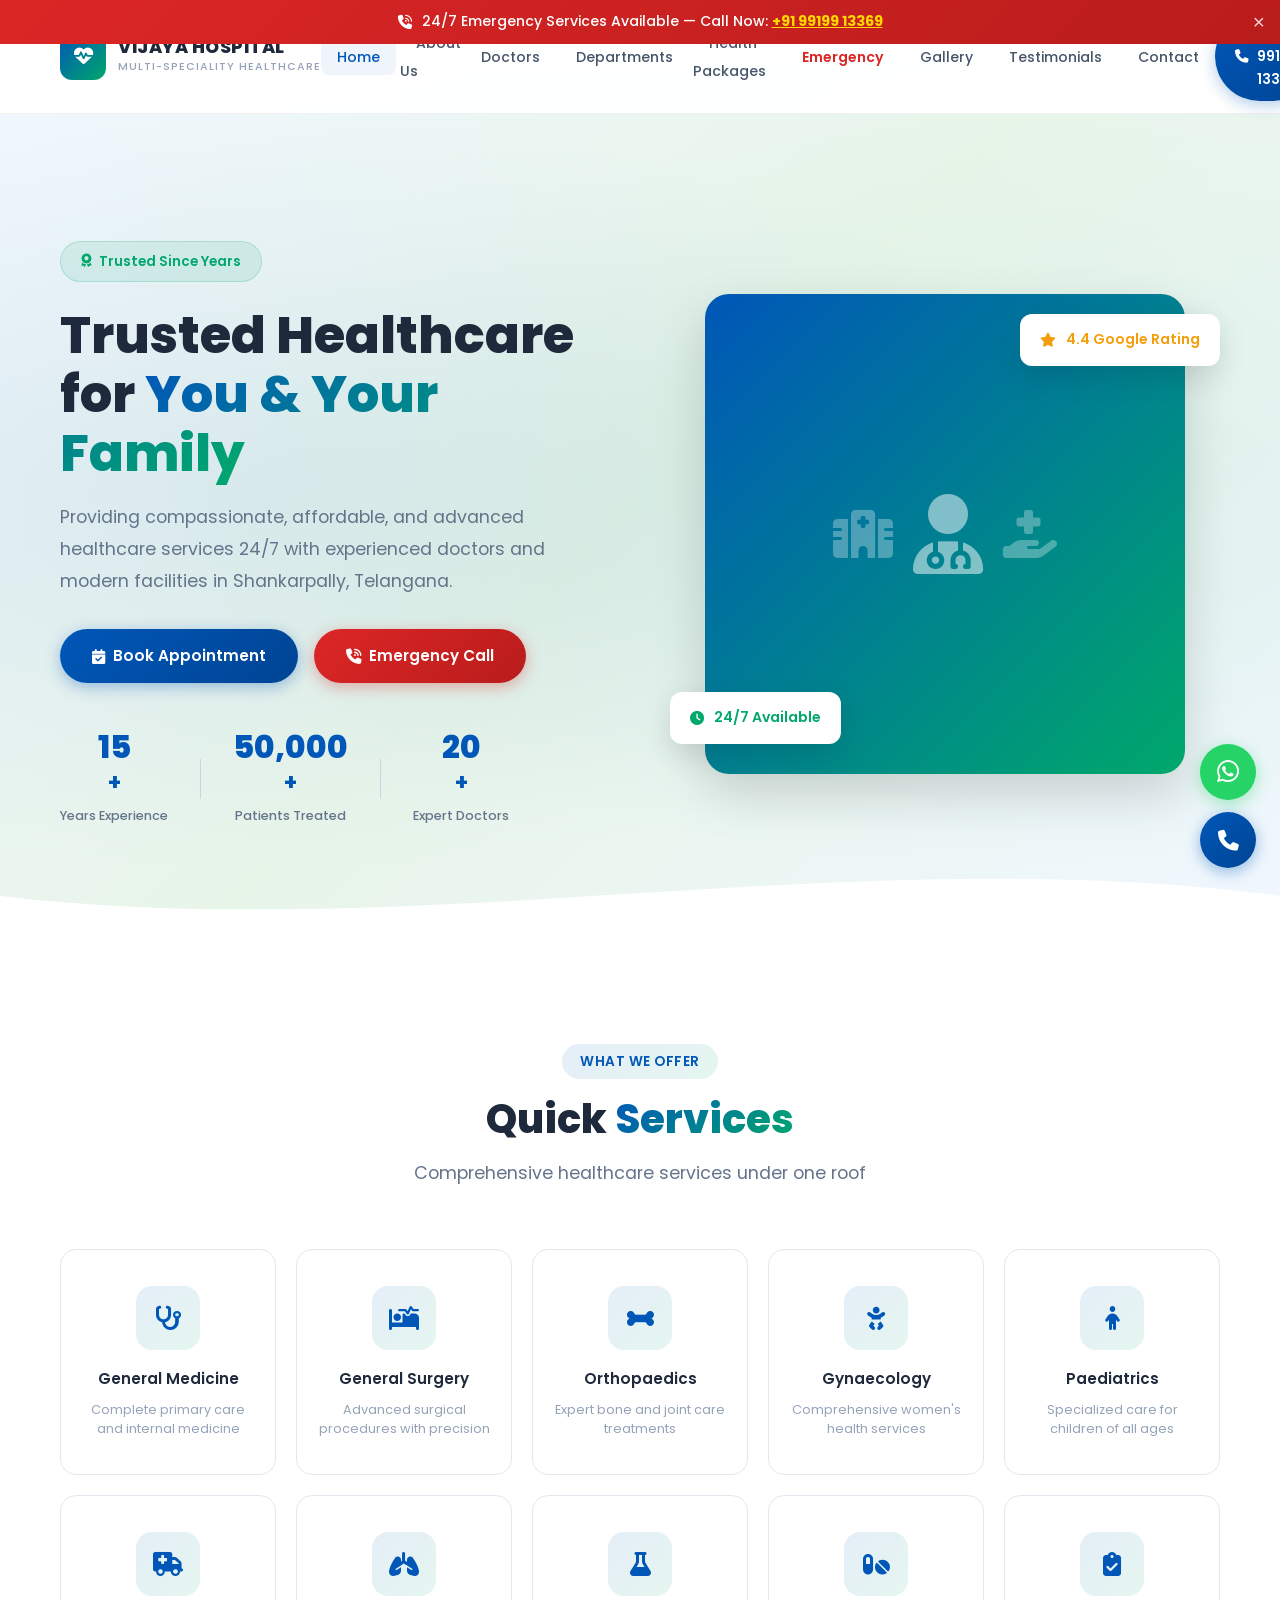
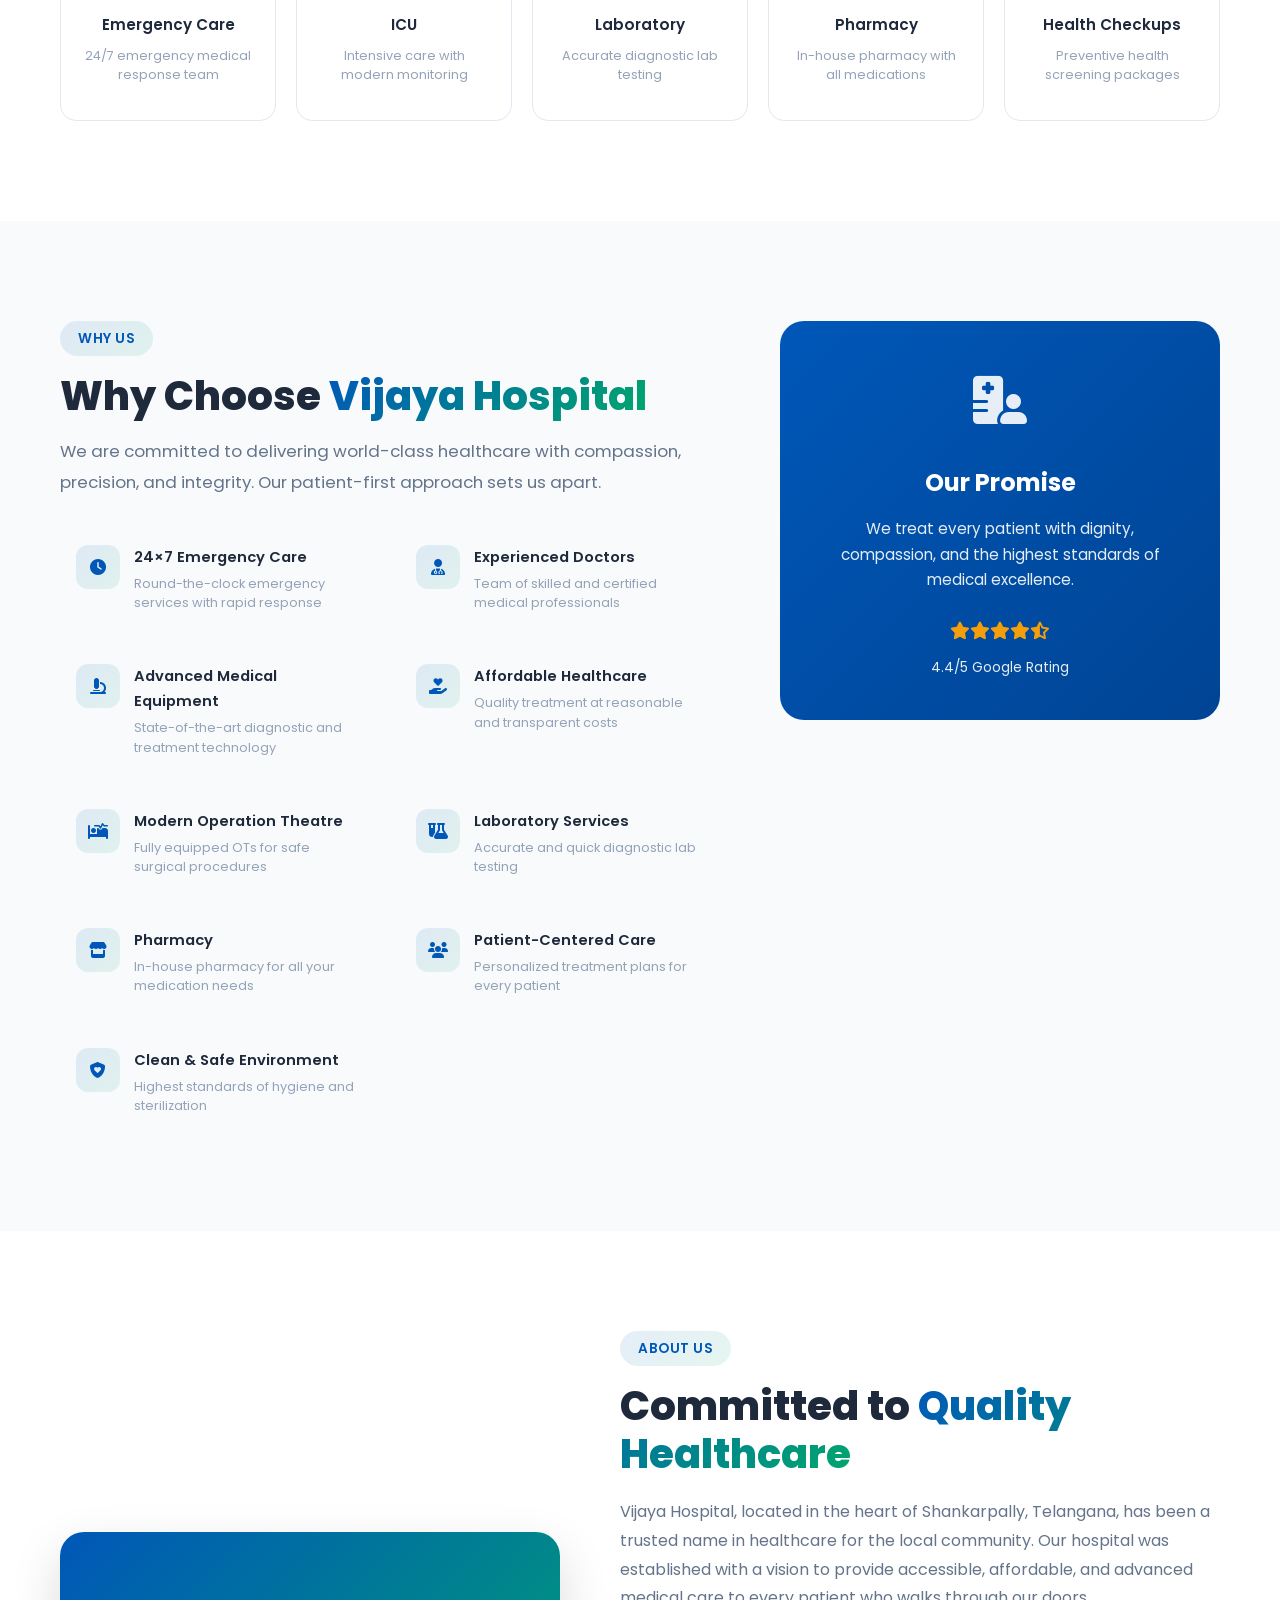
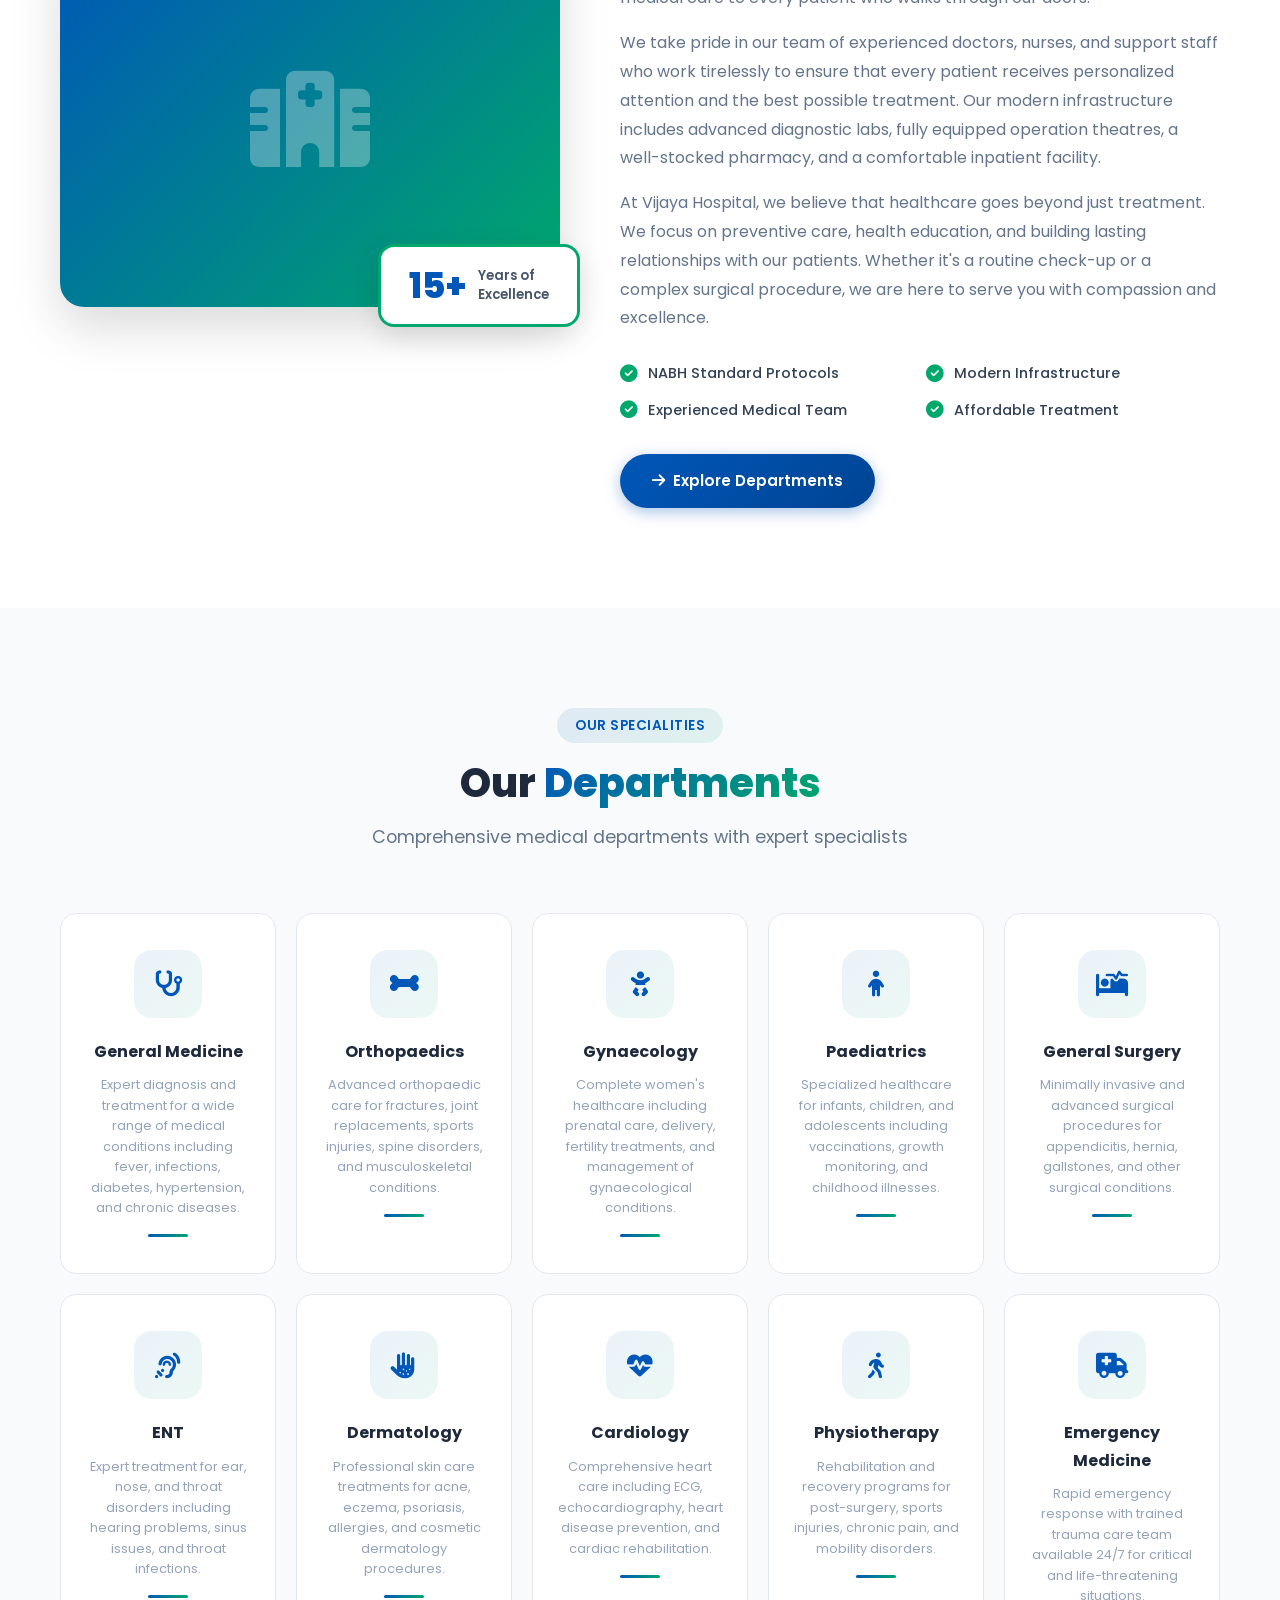
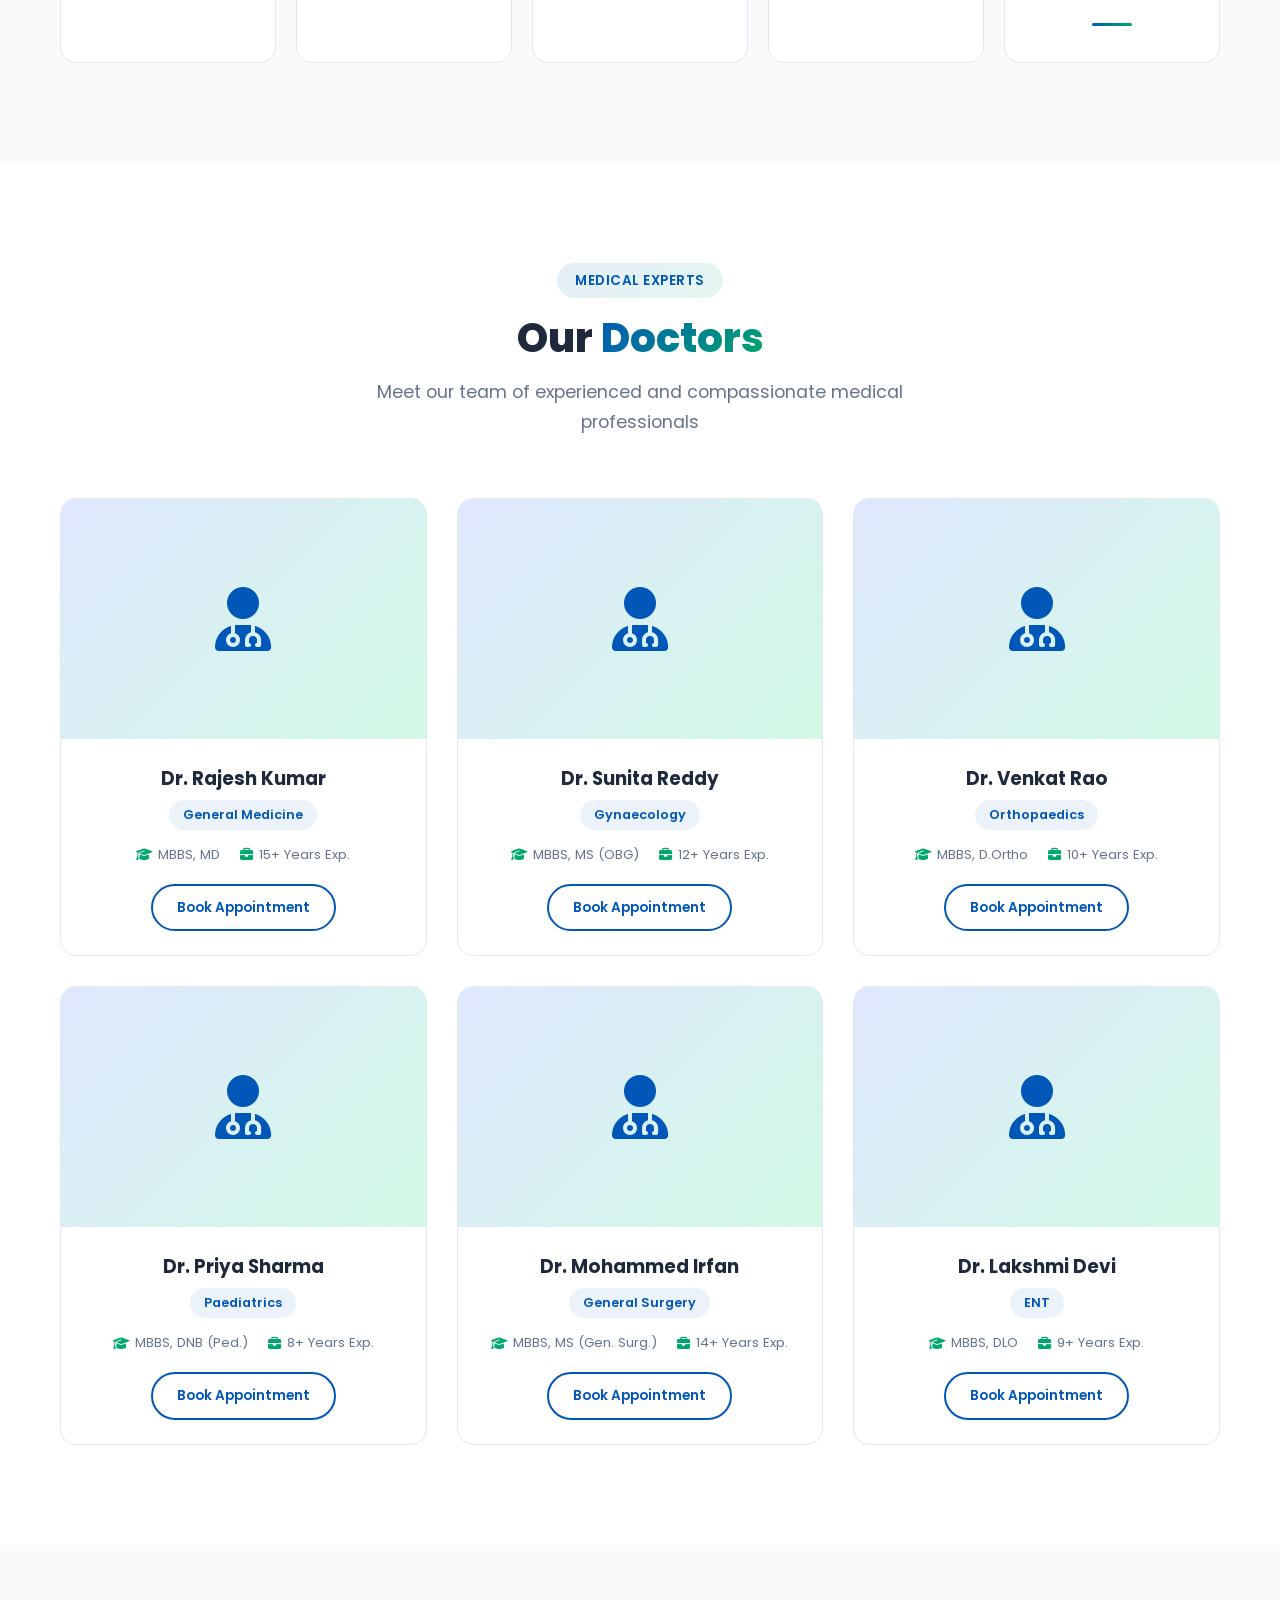
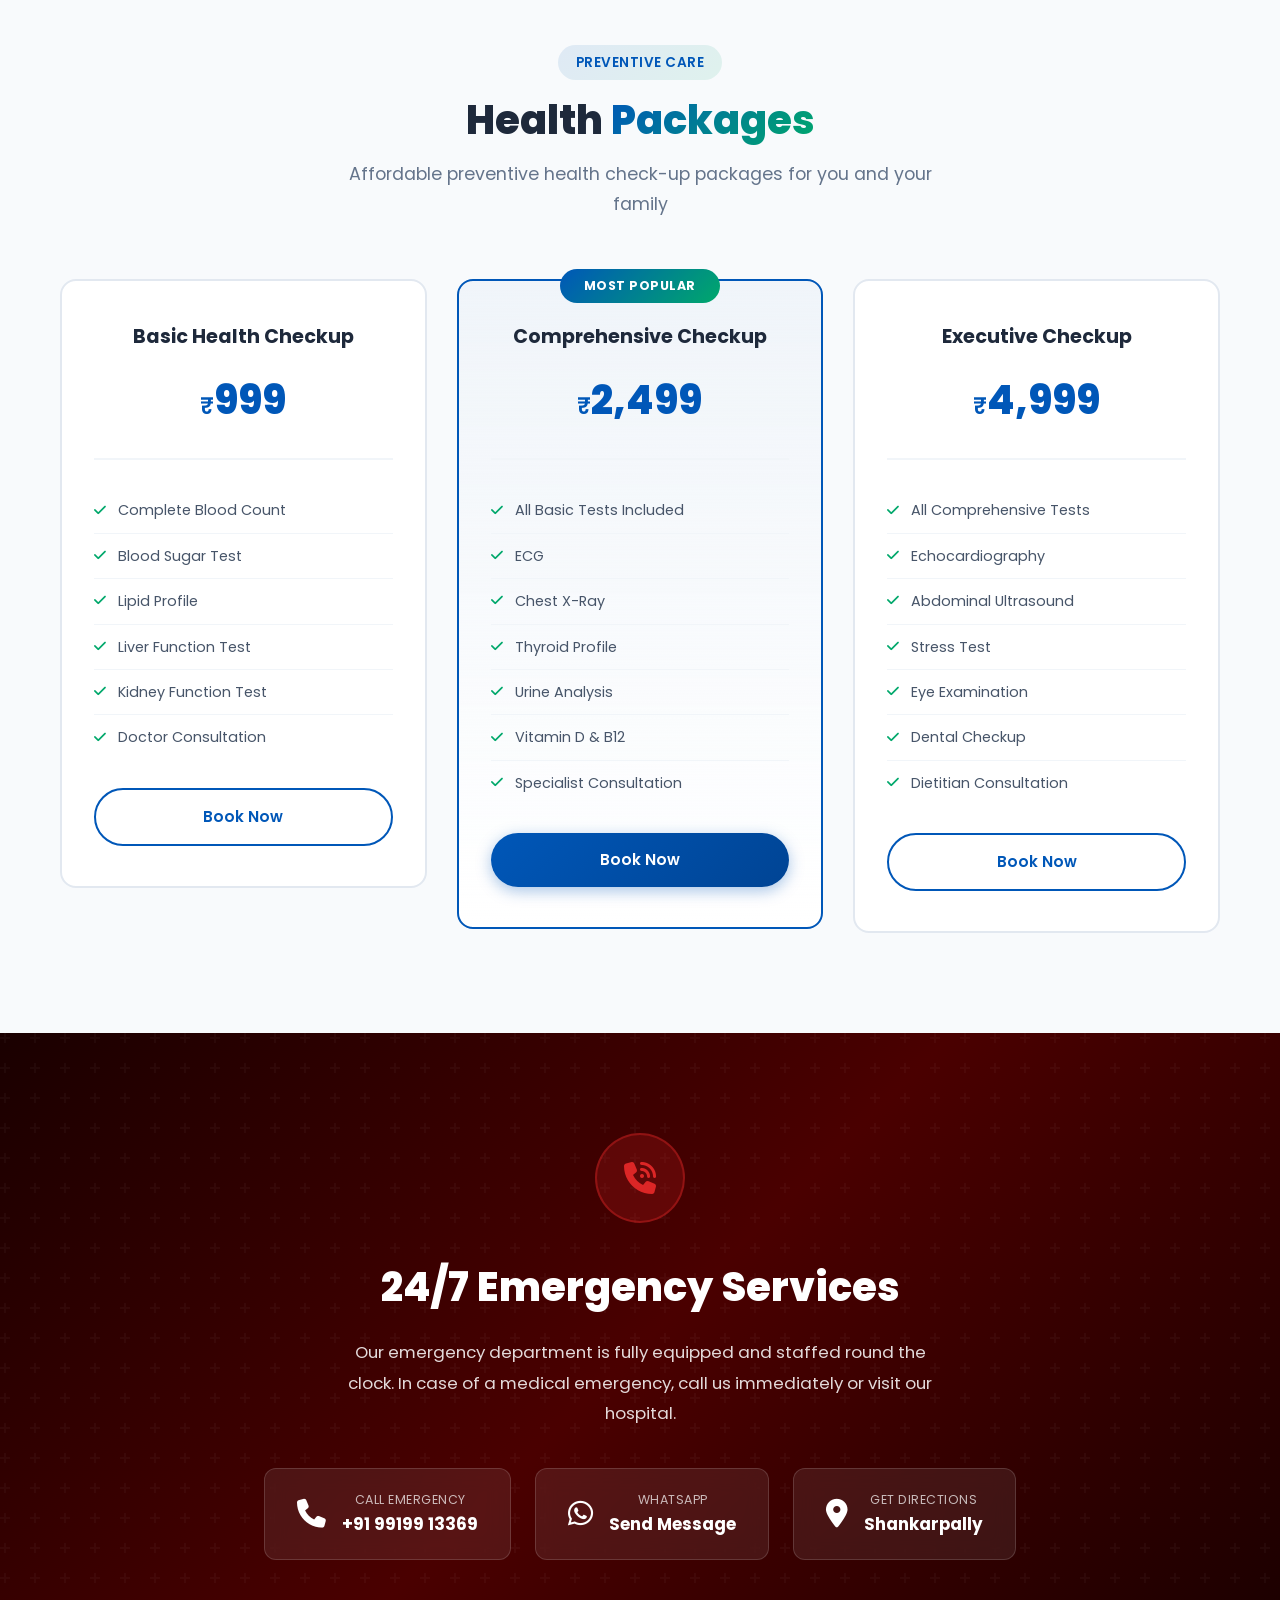
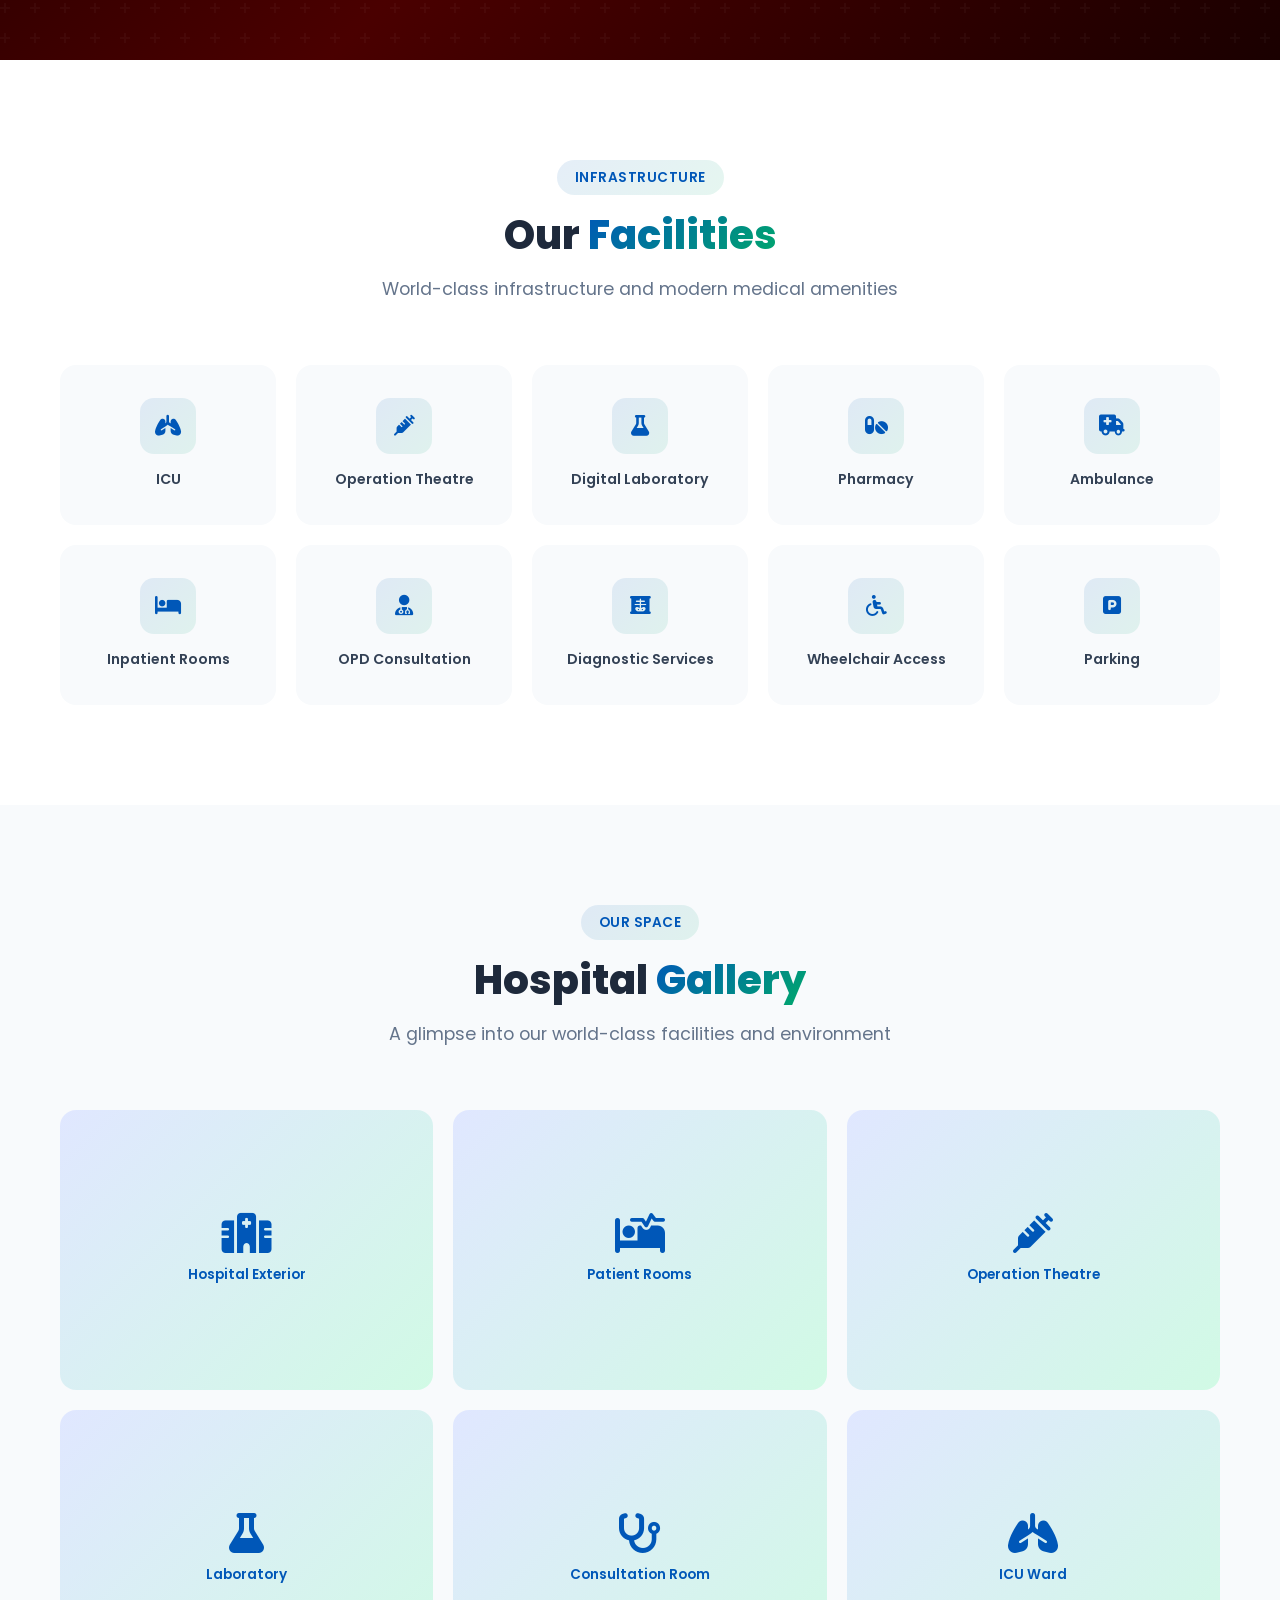
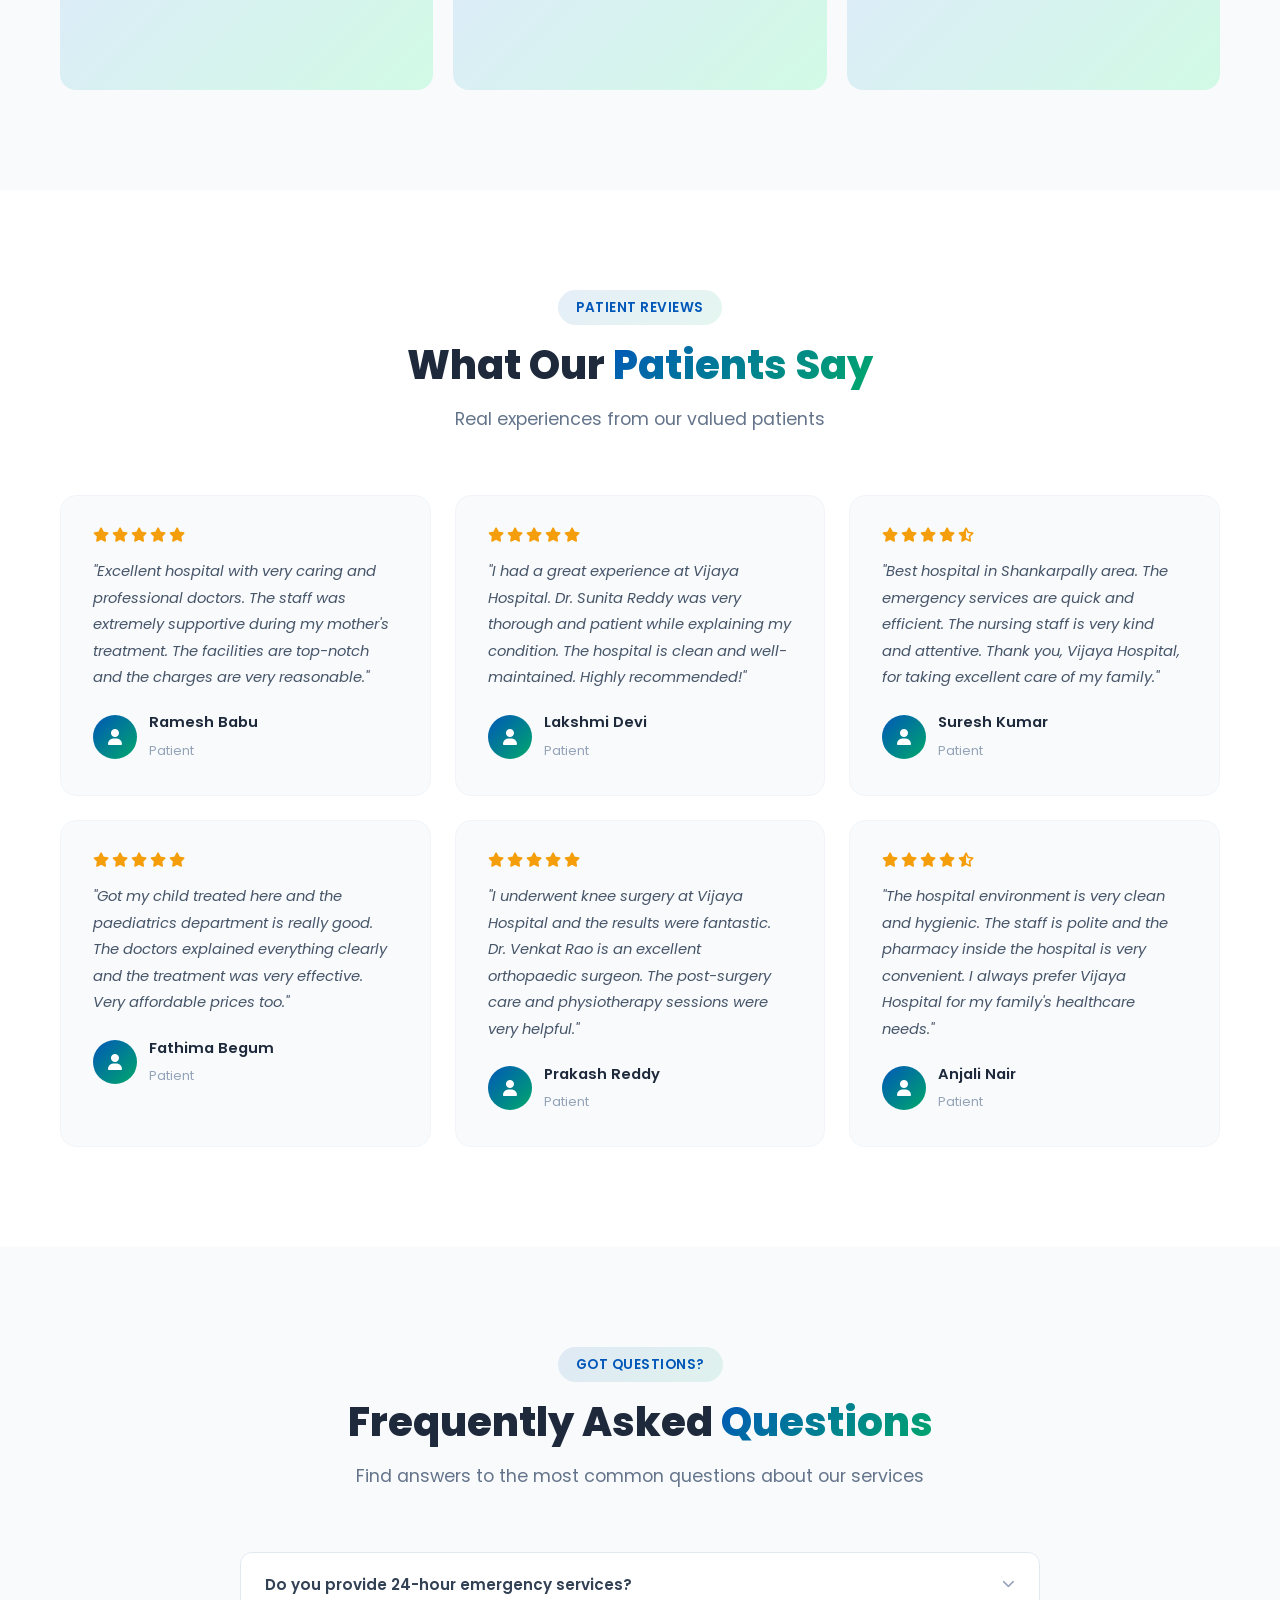
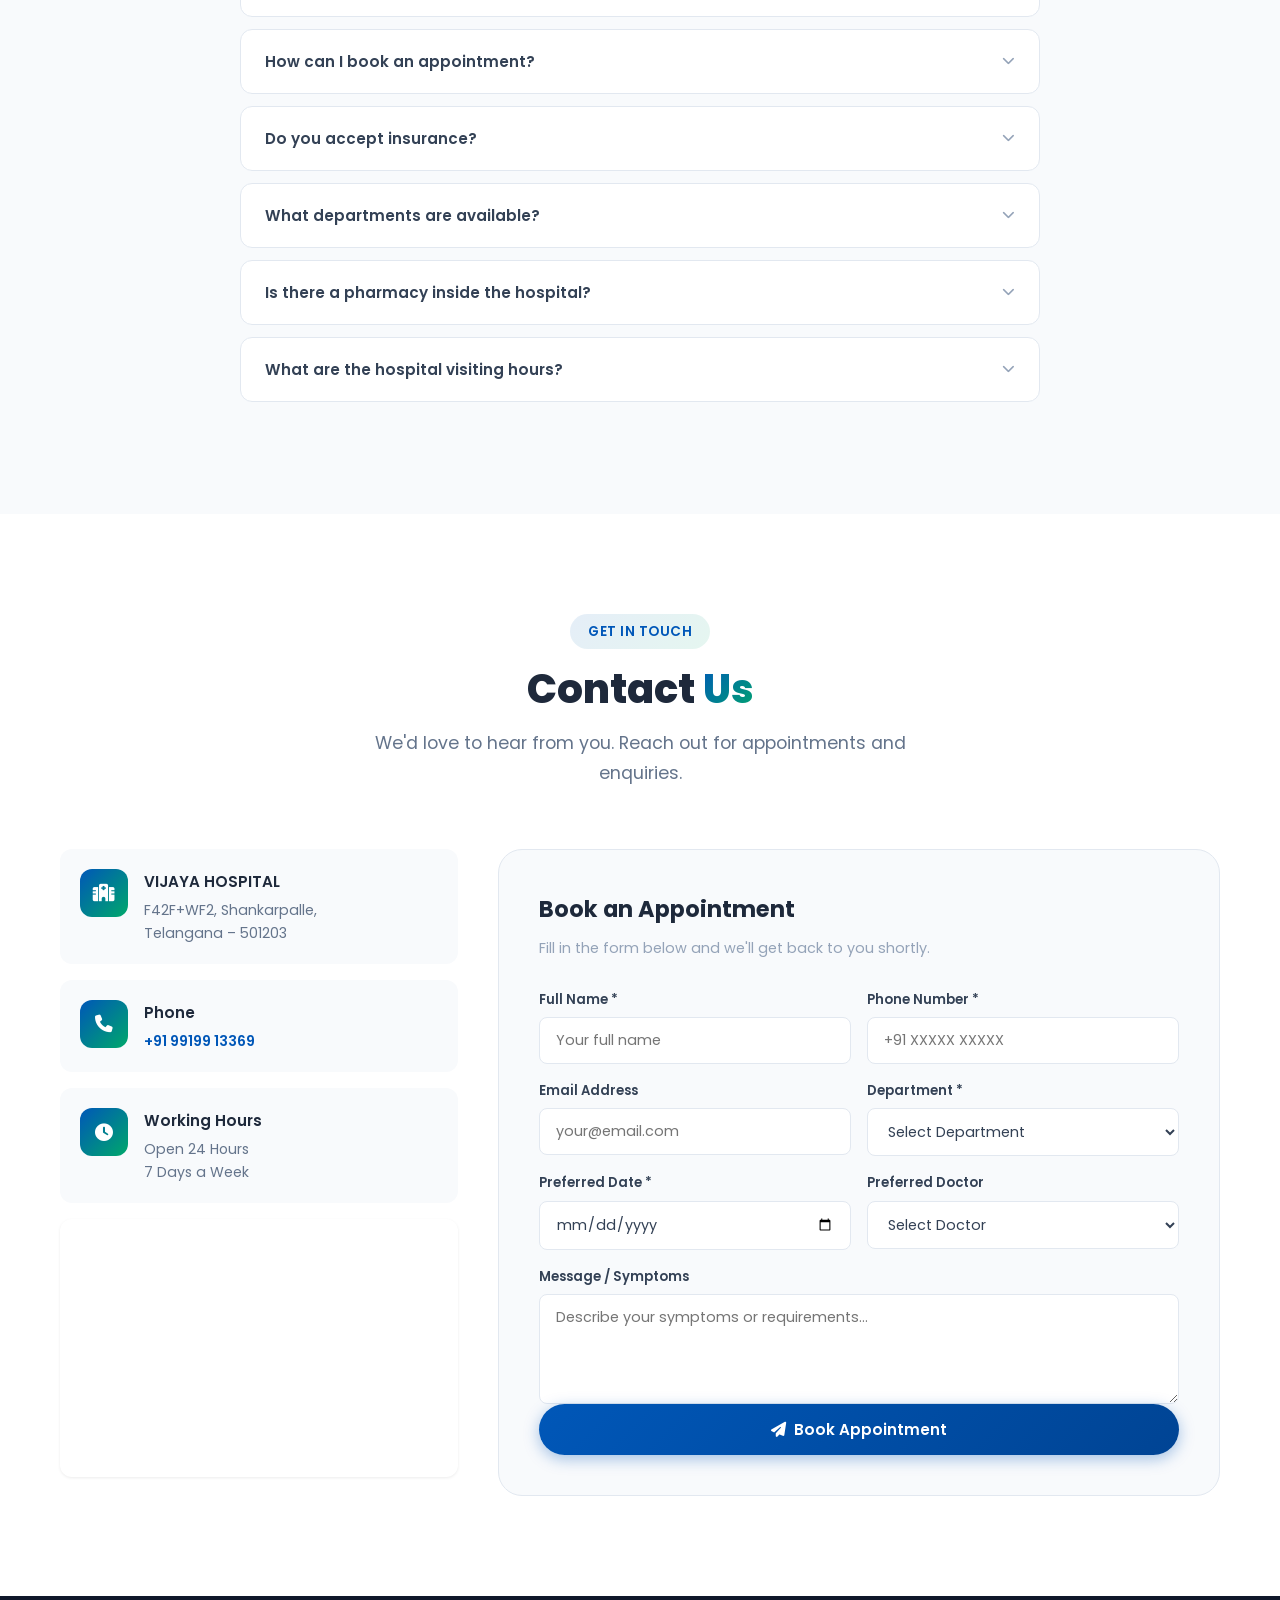
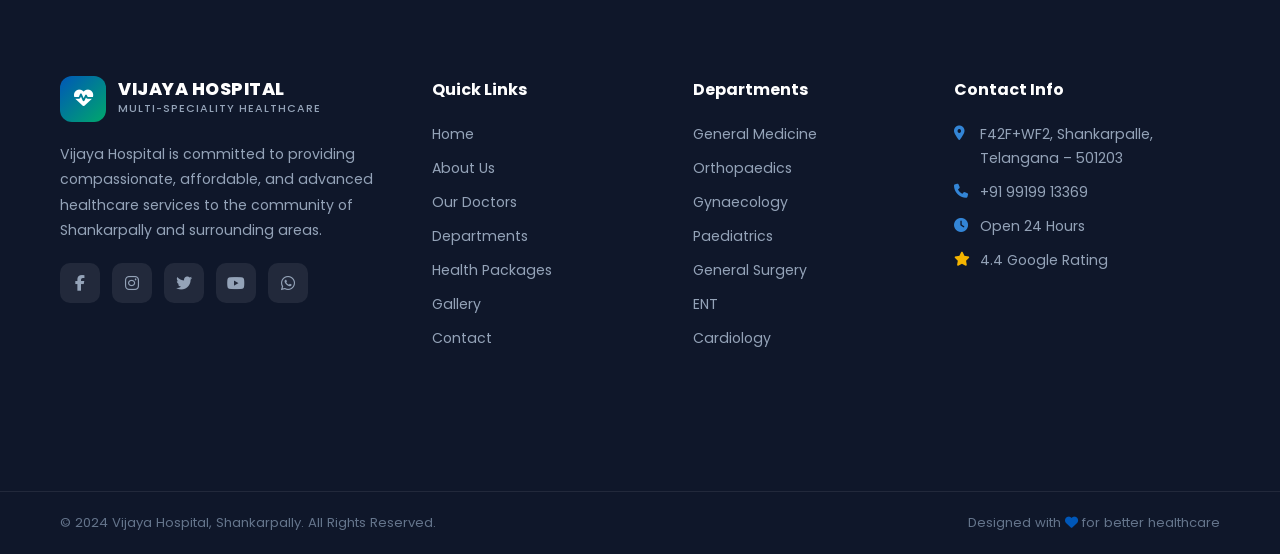
==== index.html @ aed20882 "Add files via upload" ====
<!DOCTYPE html>
<html lang="en">
<head>
    <meta charset="UTF-8">
    <meta name="viewport" content="width=device-width, initial-scale=1.0">
    <meta name="description" content="Vijaya Hospital offers 24×7 emergency care, experienced doctors, advanced treatments, laboratory services, pharmacy, and compassionate healthcare in Shankarpally, Telangana.">
    <meta name="keywords" content="Vijaya Hospital, Shankarpally, multi-speciality hospital, emergency care, 24 hour hospital, doctors, healthcare, Telangana">
    <meta name="author" content="Vijaya Hospital">
    <meta name="robots" content="index, follow">
    <meta property="og:title" content="Vijaya Hospital | Best Multi-Speciality Hospital in Shankarpally">
    <meta property="og:description" content="24×7 emergency care, experienced doctors, advanced treatments in Shankarpally, Telangana.">
    <meta property="og:type" content="website">
    <meta property="og:url" content="https://www.vijayahospital.in">
    <title>Vijaya Hospital | Best Multi-Speciality Hospital in Shankarpally</title>
    <link rel="preconnect" href="https://fonts.googleapis.com">
    <link rel="preconnect" href="https://fonts.gstatic.com" crossorigin>
    <link href="https://fonts.googleapis.com/css2?family=Poppins:wght@300;400;500;600;700;800&display=swap" rel="stylesheet">
    <link rel="stylesheet" href="https://cdnjs.cloudflare.com/ajax/libs/font-awesome/6.5.1/css/all.min.css">
    <link rel="stylesheet" href="style.css">
</head>
<body>

    <!-- Emergency Banner -->
    <div class="emergency-banner" id="emergencyBanner">
        <div class="container">
            <i class="fas fa-phone-volume"></i>
            <span>24/7 Emergency Services Available &mdash; Call Now: <a href="tel:+919919913369">+91 99199 13369</a></span>
            <button class="banner-close" onclick="document.getElementById('emergencyBanner').style.display='none'" aria-label="Close banner">&times;</button>
        </div>
    </div>

    <!-- Navigation -->
    <nav class="navbar" id="navbar">
        <div class="container nav-container">
            <a href="#home" class="nav-logo">
                <div class="logo-icon">
                    <i class="fas fa-heartbeat"></i>
                </div>
                <div class="logo-text">
                    <span class="logo-name">VIJAYA HOSPITAL</span>
                    <span class="logo-tagline">Multi-Speciality Healthcare</span>
                </div>
            </a>
            <ul class="nav-menu" id="navMenu">
                <li><a href="#home" class="nav-link active">Home</a></li>
                <li><a href="#about" class="nav-link">About Us</a></li>
                <li><a href="#doctors" class="nav-link">Doctors</a></li>
                <li><a href="#departments" class="nav-link">Departments</a></li>
                <li><a href="#packages" class="nav-link">Health Packages</a></li>
                <li><a href="#emergency" class="nav-link nav-emergency">Emergency</a></li>
                <li><a href="#gallery" class="nav-link">Gallery</a></li>
                <li><a href="#testimonials" class="nav-link">Testimonials</a></li>
                <li><a href="#contact" class="nav-link">Contact</a></li>
            </ul>
            <div class="nav-right">
                <a href="tel:+919919913369" class="nav-call"><i class="fas fa-phone"></i> <span class="nav-call-text">+91 99199 13369</span></a>
                <button class="nav-toggle" id="navToggle" aria-label="Toggle navigation">
                    <span></span><span></span><span></span>
                </button>
            </div>
        </div>
    </nav>

    <!-- Hero Section -->
    <section class="hero" id="home">
        <div class="hero-bg">
            <div class="hero-overlay"></div>
        </div>
        <div class="container hero-container">
            <div class="hero-content">
                <div class="hero-badge">
                    <i class="fas fa-award"></i> Trusted Since Years
                </div>
                <h1>Trusted Healthcare for <span class="highlight">You & Your Family</span></h1>
                <p>Providing compassionate, affordable, and advanced healthcare services 24/7 with experienced doctors and modern facilities in Shankarpally, Telangana.</p>
                <div class="hero-buttons">
                    <a href="#contact" class="btn btn-primary">
                        <i class="fas fa-calendar-check"></i> Book Appointment
                    </a>
                    <a href="tel:+919919913369" class="btn btn-emergency">
                        <i class="fas fa-phone-volume"></i> Emergency Call
                    </a>
                </div>
                <div class="hero-stats">
                    <div class="stat-item">
                        <span class="stat-number" data-count="15">0</span><span class="stat-suffix">+</span>
                        <span class="stat-label">Years Experience</span>
                    </div>
                    <div class="stat-divider"></div>
                    <div class="stat-item">
                        <span class="stat-number" data-count="50000">0</span><span class="stat-suffix">+</span>
                        <span class="stat-label">Patients Treated</span>
                    </div>
                    <div class="stat-divider"></div>
                    <div class="stat-item">
                        <span class="stat-number" data-count="20">0</span><span class="stat-suffix">+</span>
                        <span class="stat-label">Expert Doctors</span>
                    </div>
                </div>
            </div>
            <div class="hero-image">
                <div class="hero-image-wrapper">
                    <div class="hero-img-placeholder">
                        <i class="fas fa-hospital"></i>
                        <i class="fas fa-user-md"></i>
                        <i class="fas fa-hand-holding-medical"></i>
                    </div>
                </div>
                <div class="hero-float-card float-card-1">
                    <i class="fas fa-star"></i>
                    <span>4.4 Google Rating</span>
                </div>
                <div class="hero-float-card float-card-2">
                    <i class="fas fa-clock"></i>
                    <span>24/7 Available</span>
                </div>
            </div>
        </div>
        <div class="hero-wave">
            <svg viewBox="0 0 1440 120" preserveAspectRatio="none">
                <path d="M0,64 C480,120 960,0 1440,64 L1440,120 L0,120 Z" fill="#ffffff"/>
            </svg>
        </div>
    </section>

    <!-- Quick Services -->
    <section class="quick-services" id="services">
        <div class="container">
            <div class="section-header">
                <span class="section-tag">What We Offer</span>
                <h2>Quick <span class="highlight">Services</span></h2>
                <p>Comprehensive healthcare services under one roof</p>
            </div>
            <div class="services-grid">
                <div class="service-card" data-aos="fade-up">
                    <div class="service-icon"><i class="fas fa-stethoscope"></i></div>
                    <h4>General Medicine</h4>
                    <p>Complete primary care and internal medicine</p>
                </div>
                <div class="service-card" data-aos="fade-up">
                    <div class="service-icon"><i class="fas fa-procedures"></i></div>
                    <h4>General Surgery</h4>
                    <p>Advanced surgical procedures with precision</p>
                </div>
                <div class="service-card" data-aos="fade-up">
                    <div class="service-icon"><i class="fas fa-bone"></i></div>
                    <h4>Orthopaedics</h4>
                    <p>Expert bone and joint care treatments</p>
                </div>
                <div class="service-card" data-aos="fade-up">
                    <div class="service-icon"><i class="fas fa-baby"></i></div>
                    <h4>Gynaecology</h4>
                    <p>Comprehensive women's health services</p>
                </div>
                <div class="service-card" data-aos="fade-up">
                    <div class="service-icon"><i class="fas fa-child"></i></div>
                    <h4>Paediatrics</h4>
                    <p>Specialized care for children of all ages</p>
                </div>
                <div class="service-card" data-aos="fade-up">
                    <div class="service-icon"><i class="fas fa-truck-medical"></i></div>
                    <h4>Emergency Care</h4>
                    <p>24/7 emergency medical response team</p>
                </div>
                <div class="service-card" data-aos="fade-up">
                    <div class="service-icon"><i class="fas fa-lungs"></i></div>
                    <h4>ICU</h4>
                    <p>Intensive care with modern monitoring</p>
                </div>
                <div class="service-card" data-aos="fade-up">
                    <div class="service-icon"><i class="fas fa-flask"></i></div>
                    <h4>Laboratory</h4>
                    <p>Accurate diagnostic lab testing</p>
                </div>
                <div class="service-card" data-aos="fade-up">
                    <div class="service-icon"><i class="fas fa-pills"></i></div>
                    <h4>Pharmacy</h4>
                    <p>In-house pharmacy with all medications</p>
                </div>
                <div class="service-card" data-aos="fade-up">
                    <div class="service-icon"><i class="fas fa-clipboard-check"></i></div>
                    <h4>Health Checkups</h4>
                    <p>Preventive health screening packages</p>
                </div>
            </div>
        </div>
    </section>

    <!-- Why Choose Us -->
    <section class="why-choose" id="why-choose">
        <div class="container">
            <div class="why-choose-grid">
                <div class="why-choose-content">
                    <span class="section-tag">Why Us</span>
                    <h2>Why Choose <span class="highlight">Vijaya Hospital</span></h2>
                    <p class="why-intro">We are committed to delivering world-class healthcare with compassion, precision, and integrity. Our patient-first approach sets us apart.</p>
                    <div class="why-features">
                        <div class="why-feature">
                            <div class="why-feature-icon"><i class="fas fa-clock"></i></div>
                            <div>
                                <h4>24×7 Emergency Care</h4>
                                <p>Round-the-clock emergency services with rapid response</p>
                            </div>
                        </div>
                        <div class="why-feature">
                            <div class="why-feature-icon"><i class="fas fa-user-doctor"></i></div>
                            <div>
                                <h4>Experienced Doctors</h4>
                                <p>Team of skilled and certified medical professionals</p>
                            </div>
                        </div>
                        <div class="why-feature">
                            <div class="why-feature-icon"><i class="fas fa-microscope"></i></div>
                            <div>
                                <h4>Advanced Medical Equipment</h4>
                                <p>State-of-the-art diagnostic and treatment technology</p>
                            </div>
                        </div>
                        <div class="why-feature">
                            <div class="why-feature-icon"><i class="fas fa-hand-holding-heart"></i></div>
                            <div>
                                <h4>Affordable Healthcare</h4>
                                <p>Quality treatment at reasonable and transparent costs</p>
                            </div>
                        </div>
                        <div class="why-feature">
                            <div class="why-feature-icon"><i class="fas fa-bed-pulse"></i></div>
                            <div>
                                <h4>Modern Operation Theatre</h4>
                                <p>Fully equipped OTs for safe surgical procedures</p>
                            </div>
                        </div>
                        <div class="why-feature">
                            <div class="why-feature-icon"><i class="fas fa-flask-vial"></i></div>
                            <div>
                                <h4>Laboratory Services</h4>
                                <p>Accurate and quick diagnostic lab testing</p>
                            </div>
                        </div>
                        <div class="why-feature">
                            <div class="why-feature-icon"><i class="fas fa-store"></i></div>
                            <div>
                                <h4>Pharmacy</h4>
                                <p>In-house pharmacy for all your medication needs</p>
                            </div>
                        </div>
                        <div class="why-feature">
                            <div class="why-feature-icon"><i class="fas fa-users"></i></div>
                            <div>
                                <h4>Patient-Centered Care</h4>
                                <p>Personalized treatment plans for every patient</p>
                            </div>
                        </div>
                        <div class="why-feature">
                            <div class="why-feature-icon"><i class="fas fa-shield-heart"></i></div>
                            <div>
                                <h4>Clean & Safe Environment</h4>
                                <p>Highest standards of hygiene and sterilization</p>
                            </div>
                        </div>
                    </div>
                </div>
                <div class="why-choose-visual">
                    <div class="why-visual-card">
                        <div class="why-visual-icon"><i class="fas fa-hospital-user"></i></div>
                        <h3>Our Promise</h3>
                        <p>We treat every patient with dignity, compassion, and the highest standards of medical excellence.</p>
                        <div class="why-visual-rating">
                            <div class="stars">
                                <i class="fas fa-star"></i><i class="fas fa-star"></i><i class="fas fa-star"></i><i class="fas fa-star"></i><i class="fas fa-star-half-alt"></i>
                            </div>
                            <span>4.4/5 Google Rating</span>
                        </div>
                    </div>
                </div>
            </div>
        </div>
    </section>

    <!-- About Section -->
    <section class="about" id="about">
        <div class="container">
            <div class="about-grid">
                <div class="about-image">
                    <div class="about-img-placeholder">
                        <i class="fas fa-hospital"></i>
                    </div>
                    <div class="about-experience-badge">
                        <span class="exp-number">15+</span>
                        <span class="exp-text">Years of<br>Excellence</span>
                    </div>
                </div>
                <div class="about-content">
                    <span class="section-tag">About Us</span>
                    <h2>Committed to <span class="highlight">Quality Healthcare</span></h2>
                    <p>Vijaya Hospital, located in the heart of Shankarpally, Telangana, has been a trusted name in healthcare for the local community. Our hospital was established with a vision to provide accessible, affordable, and advanced medical care to every patient who walks through our doors.</p>
                    <p>We take pride in our team of experienced doctors, nurses, and support staff who work tirelessly to ensure that every patient receives personalized attention and the best possible treatment. Our modern infrastructure includes advanced diagnostic labs, fully equipped operation theatres, a well-stocked pharmacy, and a comfortable inpatient facility.</p>
                    <p>At Vijaya Hospital, we believe that healthcare goes beyond just treatment. We focus on preventive care, health education, and building lasting relationships with our patients. Whether it's a routine check-up or a complex surgical procedure, we are here to serve you with compassion and excellence.</p>
                    <div class="about-highlights">
                        <div class="about-highlight">
                            <i class="fas fa-check-circle"></i>
                            <span>NABH Standard Protocols</span>
                        </div>
                        <div class="about-highlight">
                            <i class="fas fa-check-circle"></i>
                            <span>Modern Infrastructure</span>
                        </div>
                        <div class="about-highlight">
                            <i class="fas fa-check-circle"></i>
                            <span>Experienced Medical Team</span>
                        </div>
                        <div class="about-highlight">
                            <i class="fas fa-check-circle"></i>
                            <span>Affordable Treatment</span>
                        </div>
                    </div>
                    <a href="#departments" class="btn btn-primary"><i class="fas fa-arrow-right"></i> Explore Departments</a>
                </div>
            </div>
        </div>
    </section>

    <!-- Departments Section -->
    <section class="departments" id="departments">
        <div class="container">
            <div class="section-header">
                <span class="section-tag">Our Specialities</span>
                <h2>Our <span class="highlight">Departments</span></h2>
                <p>Comprehensive medical departments with expert specialists</p>
            </div>
            <div class="dept-grid">
                <div class="dept-card">
                    <div class="dept-icon"><i class="fas fa-stethoscope"></i></div>
                    <h3>General Medicine</h3>
                    <p>Expert diagnosis and treatment for a wide range of medical conditions including fever, infections, diabetes, hypertension, and chronic diseases.</p>
                    <div class="dept-line"></div>
                </div>
                <div class="dept-card">
                    <div class="dept-icon"><i class="fas fa-bone"></i></div>
                    <h3>Orthopaedics</h3>
                    <p>Advanced orthopaedic care for fractures, joint replacements, sports injuries, spine disorders, and musculoskeletal conditions.</p>
                    <div class="dept-line"></div>
                </div>
                <div class="dept-card">
                    <div class="dept-icon"><i class="fas fa-baby"></i></div>
                    <h3>Gynaecology</h3>
                    <p>Complete women's healthcare including prenatal care, delivery, fertility treatments, and management of gynaecological conditions.</p>
                    <div class="dept-line"></div>
                </div>
                <div class="dept-card">
                    <div class="dept-icon"><i class="fas fa-child"></i></div>
                    <h3>Paediatrics</h3>
                    <p>Specialized healthcare for infants, children, and adolescents including vaccinations, growth monitoring, and childhood illnesses.</p>
                    <div class="dept-line"></div>
                </div>
                <div class="dept-card">
                    <div class="dept-icon"><i class="fas fa-procedures"></i></div>
                    <h3>General Surgery</h3>
                    <p>Minimally invasive and advanced surgical procedures for appendicitis, hernia, gallstones, and other surgical conditions.</p>
                    <div class="dept-line"></div>
                </div>
                <div class="dept-card">
                    <div class="dept-icon"><i class="fas fa-ear-listen"></i></div>
                    <h3>ENT</h3>
                    <p>Expert treatment for ear, nose, and throat disorders including hearing problems, sinus issues, and throat infections.</p>
                    <div class="dept-line"></div>
                </div>
                <div class="dept-card">
                    <div class="dept-icon"><i class="fas fa-allergies"></i></div>
                    <h3>Dermatology</h3>
                    <p>Professional skin care treatments for acne, eczema, psoriasis, allergies, and cosmetic dermatology procedures.</p>
                    <div class="dept-line"></div>
                </div>
                <div class="dept-card">
                    <div class="dept-icon"><i class="fas fa-heart-pulse"></i></div>
                    <h3>Cardiology</h3>
                    <p>Comprehensive heart care including ECG, echocardiography, heart disease prevention, and cardiac rehabilitation.</p>
                    <div class="dept-line"></div>
                </div>
                <div class="dept-card">
                    <div class="dept-icon"><i class="fas fa-person-walking"></i></div>
                    <h3>Physiotherapy</h3>
                    <p>Rehabilitation and recovery programs for post-surgery, sports injuries, chronic pain, and mobility disorders.</p>
                    <div class="dept-line"></div>
                </div>
                <div class="dept-card">
                    <div class="dept-icon"><i class="fas fa-truck-medical"></i></div>
                    <h3>Emergency Medicine</h3>
                    <p>Rapid emergency response with trained trauma care team available 24/7 for critical and life-threatening situations.</p>
                    <div class="dept-line"></div>
                </div>
            </div>
        </div>
    </section>

    <!-- Doctors Section -->
    <section class="doctors" id="doctors">
        <div class="container">
            <div class="section-header">
                <span class="section-tag">Medical Experts</span>
                <h2>Our <span class="highlight">Doctors</span></h2>
                <p>Meet our team of experienced and compassionate medical professionals</p>
            </div>
            <div class="doctors-grid">
                <div class="doctor-card">
                    <div class="doctor-img">
                        <div class="doctor-img-placeholder"><i class="fas fa-user-doctor"></i></div>
                    </div>
                    <div class="doctor-info">
                        <h3>Dr. Rajesh Kumar</h3>
                        <span class="doctor-specialty">General Medicine</span>
                        <div class="doctor-details">
                            <span><i class="fas fa-graduation-cap"></i> MBBS, MD</span>
                            <span><i class="fas fa-briefcase"></i> 15+ Years Exp.</span>
                        </div>
                        <a href="#contact" class="btn btn-outline btn-sm">Book Appointment</a>
                    </div>
                </div>
                <div class="doctor-card">
                    <div class="doctor-img">
                        <div class="doctor-img-placeholder"><i class="fas fa-user-doctor"></i></div>
                    </div>
                    <div class="doctor-info">
                        <h3>Dr. Sunita Reddy</h3>
                        <span class="doctor-specialty">Gynaecology</span>
                        <div class="doctor-details">
                            <span><i class="fas fa-graduation-cap"></i> MBBS, MS (OBG)</span>
                            <span><i class="fas fa-briefcase"></i> 12+ Years Exp.</span>
                        </div>
                        <a href="#contact" class="btn btn-outline btn-sm">Book Appointment</a>
                    </div>
                </div>
                <div class="doctor-card">
                    <div class="doctor-img">
                        <div class="doctor-img-placeholder"><i class="fas fa-user-doctor"></i></div>
                    </div>
                    <div class="doctor-info">
                        <h3>Dr. Venkat Rao</h3>
                        <span class="doctor-specialty">Orthopaedics</span>
                        <div class="doctor-details">
                            <span><i class="fas fa-graduation-cap"></i> MBBS, D.Ortho</span>
                            <span><i class="fas fa-briefcase"></i> 10+ Years Exp.</span>
                        </div>
                        <a href="#contact" class="btn btn-outline btn-sm">Book Appointment</a>
                    </div>
                </div>
                <div class="doctor-card">
                    <div class="doctor-img">
                        <div class="doctor-img-placeholder"><i class="fas fa-user-doctor"></i></div>
                    </div>
                    <div class="doctor-info">
                        <h3>Dr. Priya Sharma</h3>
                        <span class="doctor-specialty">Paediatrics</span>
                        <div class="doctor-details">
                            <span><i class="fas fa-graduation-cap"></i> MBBS, DNB (Ped.)</span>
                            <span><i class="fas fa-briefcase"></i> 8+ Years Exp.</span>
                        </div>
                        <a href="#contact" class="btn btn-outline btn-sm">Book Appointment</a>
                    </div>
                </div>
                <div class="doctor-card">
                    <div class="doctor-img">
                        <div class="doctor-img-placeholder"><i class="fas fa-user-doctor"></i></div>
                    </div>
                    <div class="doctor-info">
                        <h3>Dr. Mohammed Irfan</h3>
                        <span class="doctor-specialty">General Surgery</span>
                        <div class="doctor-details">
                            <span><i class="fas fa-graduation-cap"></i> MBBS, MS (Gen. Surg.)</span>
                            <span><i class="fas fa-briefcase"></i> 14+ Years Exp.</span>
                        </div>
                        <a href="#contact" class="btn btn-outline btn-sm">Book Appointment</a>
                    </div>
                </div>
                <div class="doctor-card">
                    <div class="doctor-img">
                        <div class="doctor-img-placeholder"><i class="fas fa-user-doctor"></i></div>
                    </div>
                    <div class="doctor-info">
                        <h3>Dr. Lakshmi Devi</h3>
                        <span class="doctor-specialty">ENT</span>
                        <div class="doctor-details">
                            <span><i class="fas fa-graduation-cap"></i> MBBS, DLO</span>
                            <span><i class="fas fa-briefcase"></i> 9+ Years Exp.</span>
                        </div>
                        <a href="#contact" class="btn btn-outline btn-sm">Book Appointment</a>
                    </div>
                </div>
            </div>
        </div>
    </section>

    <!-- Health Packages -->
    <section class="packages" id="packages">
        <div class="container">
            <div class="section-header">
                <span class="section-tag">Preventive Care</span>
                <h2>Health <span class="highlight">Packages</span></h2>
                <p>Affordable preventive health check-up packages for you and your family</p>
            </div>
            <div class="packages-grid">
                <div class="package-card">
                    <div class="package-header">
                        <h3>Basic Health Checkup</h3>
                        <div class="package-price"><span class="currency">₹</span>999</div>
                    </div>
                    <ul class="package-list">
                        <li><i class="fas fa-check"></i> Complete Blood Count</li>
                        <li><i class="fas fa-check"></i> Blood Sugar Test</li>
                        <li><i class="fas fa-check"></i> Lipid Profile</li>
                        <li><i class="fas fa-check"></i> Liver Function Test</li>
                        <li><i class="fas fa-check"></i> Kidney Function Test</li>
                        <li><i class="fas fa-check"></i> Doctor Consultation</li>
                    </ul>
                    <a href="#contact" class="btn btn-outline btn-block">Book Now</a>
                </div>
                <div class="package-card package-featured">
                    <div class="package-badge">Most Popular</div>
                    <div class="package-header">
                        <h3>Comprehensive Checkup</h3>
                        <div class="package-price"><span class="currency">₹</span>2,499</div>
                    </div>
                    <ul class="package-list">
                        <li><i class="fas fa-check"></i> All Basic Tests Included</li>
                        <li><i class="fas fa-check"></i> ECG</li>
                        <li><i class="fas fa-check"></i> Chest X-Ray</li>
                        <li><i class="fas fa-check"></i> Thyroid Profile</li>
                        <li><i class="fas fa-check"></i> Urine Analysis</li>
                        <li><i class="fas fa-check"></i> Vitamin D & B12</li>
                        <li><i class="fas fa-check"></i> Specialist Consultation</li>
                    </ul>
                    <a href="#contact" class="btn btn-primary btn-block">Book Now</a>
                </div>
                <div class="package-card">
                    <div class="package-header">
                        <h3>Executive Checkup</h3>
                        <div class="package-price"><span class="currency">₹</span>4,999</div>
                    </div>
                    <ul class="package-list">
                        <li><i class="fas fa-check"></i> All Comprehensive Tests</li>
                        <li><i class="fas fa-check"></i> Echocardiography</li>
                        <li><i class="fas fa-check"></i> Abdominal Ultrasound</li>
                        <li><i class="fas fa-check"></i> Stress Test</li>
                        <li><i class="fas fa-check"></i> Eye Examination</li>
                        <li><i class="fas fa-check"></i> Dental Checkup</li>
                        <li><i class="fas fa-check"></i> Dietitian Consultation</li>
                    </ul>
                    <a href="#contact" class="btn btn-outline btn-block">Book Now</a>
                </div>
            </div>
        </div>
    </section>

    <!-- Emergency Section -->
    <section class="emergency-section" id="emergency">
        <div class="emergency-overlay"></div>
        <div class="container">
            <div class="emergency-content">
                <div class="emergency-icon-pulse">
                    <i class="fas fa-phone-volume"></i>
                </div>
                <h2>24/7 <span class="highlight-white">Emergency Services</span></h2>
                <p>Our emergency department is fully equipped and staffed round the clock. In case of a medical emergency, call us immediately or visit our hospital.</p>
                <div class="emergency-contact-cards">
                    <a href="tel:+919919913369" class="emergency-card">
                        <i class="fas fa-phone"></i>
                        <div>
                            <span class="emergency-card-label">Call Emergency</span>
                            <span class="emergency-card-value">+91 99199 13369</span>
                        </div>
                    </a>
                    <a href="https://wa.me/919919913369?text=Emergency%20Help%20Needed" target="_blank" class="emergency-card">
                        <i class="fab fa-whatsapp"></i>
                        <div>
                            <span class="emergency-card-label">WhatsApp</span>
                            <span class="emergency-card-value">Send Message</span>
                        </div>
                    </a>
                    <a href="https://maps.google.com/?q=F42F+WF2+Shankarpalle+Telangana+501203" target="_blank" class="emergency-card">
                        <i class="fas fa-location-dot"></i>
                        <div>
                            <span class="emergency-card-label">Get Directions</span>
                            <span class="emergency-card-value">Shankarpally</span>
                        </div>
                    </a>
                </div>
            </div>
        </div>
    </section>

    <!-- Facilities Section -->
    <section class="facilities" id="facilities">
        <div class="container">
            <div class="section-header">
                <span class="section-tag">Infrastructure</span>
                <h2>Our <span class="highlight">Facilities</span></h2>
                <p>World-class infrastructure and modern medical amenities</p>
            </div>
            <div class="facilities-grid">
                <div class="facility-card">
                    <div class="facility-icon"><i class="fas fa-lungs"></i></div>
                    <h4>ICU</h4>
                </div>
                <div class="facility-card">
                    <div class="facility-icon"><i class="fas fa-syringe"></i></div>
                    <h4>Operation Theatre</h4>
                </div>
                <div class="facility-card">
                    <div class="facility-icon"><i class="fas fa-flask"></i></div>
                    <h4>Digital Laboratory</h4>
                </div>
                <div class="facility-card">
                    <div class="facility-icon"><i class="fas fa-pills"></i></div>
                    <h4>Pharmacy</h4>
                </div>
                <div class="facility-card">
                    <div class="facility-icon"><i class="fas fa-truck-medical"></i></div>
                    <h4>Ambulance</h4>
                </div>
                <div class="facility-card">
                    <div class="facility-icon"><i class="fas fa-bed"></i></div>
                    <h4>Inpatient Rooms</h4>
                </div>
                <div class="facility-card">
                    <div class="facility-icon"><i class="fas fa-user-doctor"></i></div>
                    <h4>OPD Consultation</h4>
                </div>
                <div class="facility-card">
                    <div class="facility-icon"><i class="fas fa-x-ray"></i></div>
                    <h4>Diagnostic Services</h4>
                </div>
                <div class="facility-card">
                    <div class="facility-icon"><i class="fas fa-wheelchair"></i></div>
                    <h4>Wheelchair Access</h4>
                </div>
                <div class="facility-card">
                    <div class="facility-icon"><i class="fas fa-square-parking"></i></div>
                    <h4>Parking</h4>
                </div>
            </div>
        </div>
    </section>

    <!-- Gallery Section -->
    <section class="gallery" id="gallery">
        <div class="container">
            <div class="section-header">
                <span class="section-tag">Our Space</span>
                <h2>Hospital <span class="highlight">Gallery</span></h2>
                <p>A glimpse into our world-class facilities and environment</p>
            </div>
            <div class="gallery-grid">
                <div class="gallery-item">
                    <div class="gallery-placeholder"><i class="fas fa-hospital"></i><span>Hospital Exterior</span></div>
                    <div class="gallery-overlay"><span>Hospital Exterior</span></div>
                </div>
                <div class="gallery-item">
                    <div class="gallery-placeholder"><i class="fas fa-bed-pulse"></i><span>Patient Rooms</span></div>
                    <div class="gallery-overlay"><span>Patient Rooms</span></div>
                </div>
                <div class="gallery-item">
                    <div class="gallery-placeholder"><i class="fas fa-syringe"></i><span>Operation Theatre</span></div>
                    <div class="gallery-overlay"><span>Operation Theatre</span></div>
                </div>
                <div class="gallery-item">
                    <div class="gallery-placeholder"><i class="fas fa-flask"></i><span>Laboratory</span></div>
                    <div class="gallery-overlay"><span>Laboratory</span></div>
                </div>
                <div class="gallery-item">
                    <div class="gallery-placeholder"><i class="fas fa-stethoscope"></i><span>Consultation Room</span></div>
                    <div class="gallery-overlay"><span>Consultation Room</span></div>
                </div>
                <div class="gallery-item">
                    <div class="gallery-placeholder"><i class="fas fa-lungs"></i><span>ICU Ward</span></div>
                    <div class="gallery-overlay"><span>ICU Ward</span></div>
                </div>
            </div>
        </div>
    </section>

    <!-- Testimonials Section -->
    <section class="testimonials" id="testimonials">
        <div class="container">
            <div class="section-header">
                <span class="section-tag">Patient Reviews</span>
                <h2>What Our <span class="highlight">Patients Say</span></h2>
                <p>Real experiences from our valued patients</p>
            </div>
            <div class="testimonials-grid">
                <div class="testimonial-card">
                    <div class="testimonial-stars">
                        <i class="fas fa-star"></i><i class="fas fa-star"></i><i class="fas fa-star"></i><i class="fas fa-star"></i><i class="fas fa-star"></i>
                    </div>
                    <p>"Excellent hospital with very caring and professional doctors. The staff was extremely supportive during my mother's treatment. The facilities are top-notch and the charges are very reasonable."</p>
                    <div class="testimonial-author">
                        <div class="testimonial-avatar"><i class="fas fa-user"></i></div>
                        <div>
                            <h4>Ramesh Babu</h4>
                            <span>Patient</span>
                        </div>
                    </div>
                </div>
                <div class="testimonial-card">
                    <div class="testimonial-stars">
                        <i class="fas fa-star"></i><i class="fas fa-star"></i><i class="fas fa-star"></i><i class="fas fa-star"></i><i class="fas fa-star"></i>
                    </div>
                    <p>"I had a great experience at Vijaya Hospital. Dr. Sunita Reddy was very thorough and patient while explaining my condition. The hospital is clean and well-maintained. Highly recommended!"</p>
                    <div class="testimonial-author">
                        <div class="testimonial-avatar"><i class="fas fa-user"></i></div>
                        <div>
                            <h4>Lakshmi Devi</h4>
                            <span>Patient</span>
                        </div>
                    </div>
                </div>
                <div class="testimonial-card">
                    <div class="testimonial-stars">
                        <i class="fas fa-star"></i><i class="fas fa-star"></i><i class="fas fa-star"></i><i class="fas fa-star"></i><i class="fas fa-star-half-alt"></i>
                    </div>
                    <p>"Best hospital in Shankarpally area. The emergency services are quick and efficient. The nursing staff is very kind and attentive. Thank you, Vijaya Hospital, for taking excellent care of my family."</p>
                    <div class="testimonial-author">
                        <div class="testimonial-avatar"><i class="fas fa-user"></i></div>
                        <div>
                            <h4>Suresh Kumar</h4>
                            <span>Patient</span>
                        </div>
                    </div>
                </div>
                <div class="testimonial-card">
                    <div class="testimonial-stars">
                        <i class="fas fa-star"></i><i class="fas fa-star"></i><i class="fas fa-star"></i><i class="fas fa-star"></i><i class="fas fa-star"></i>
                    </div>
                    <p>"Got my child treated here and the paediatrics department is really good. The doctors explained everything clearly and the treatment was very effective. Very affordable prices too."</p>
                    <div class="testimonial-author">
                        <div class="testimonial-avatar"><i class="fas fa-user"></i></div>
                        <div>
                            <h4>Fathima Begum</h4>
                            <span>Patient</span>
                        </div>
                    </div>
                </div>
                <div class="testimonial-card">
                    <div class="testimonial-stars">
                        <i class="fas fa-star"></i><i class="fas fa-star"></i><i class="fas fa-star"></i><i class="fas fa-star"></i><i class="fas fa-star"></i>
                    </div>
                    <p>"I underwent knee surgery at Vijaya Hospital and the results were fantastic. Dr. Venkat Rao is an excellent orthopaedic surgeon. The post-surgery care and physiotherapy sessions were very helpful."</p>
                    <div class="testimonial-author">
                        <div class="testimonial-avatar"><i class="fas fa-user"></i></div>
                        <div>
                            <h4>Prakash Reddy</h4>
                            <span>Patient</span>
                        </div>
                    </div>
                </div>
                <div class="testimonial-card">
                    <div class="testimonial-stars">
                        <i class="fas fa-star"></i><i class="fas fa-star"></i><i class="fas fa-star"></i><i class="fas fa-star"></i><i class="fas fa-star-half-alt"></i>
                    </div>
                    <p>"The hospital environment is very clean and hygienic. The staff is polite and the pharmacy inside the hospital is very convenient. I always prefer Vijaya Hospital for my family's healthcare needs."</p>
                    <div class="testimonial-author">
                        <div class="testimonial-avatar"><i class="fas fa-user"></i></div>
                        <div>
                            <h4>Anjali Nair</h4>
                            <span>Patient</span>
                        </div>
                    </div>
                </div>
            </div>
        </div>
    </section>

    <!-- FAQ Section -->
    <section class="faq" id="faq">
        <div class="container">
            <div class="section-header">
                <span class="section-tag">Got Questions?</span>
                <h2>Frequently Asked <span class="highlight">Questions</span></h2>
                <p>Find answers to the most common questions about our services</p>
            </div>
            <div class="faq-container">
                <div class="faq-item">
                    <button class="faq-question" aria-expanded="false">
                        <span>Do you provide 24-hour emergency services?</span>
                        <i class="fas fa-chevron-down"></i>
                    </button>
                    <div class="faq-answer">
                        <p>Yes, Vijaya Hospital provides 24/7 emergency services round the clock. Our emergency department is fully equipped with modern medical equipment and staffed by experienced doctors and nurses at all times. In case of an emergency, call us at <a href="tel:+919919913369">+91 99199 13369</a>.</p>
                    </div>
                </div>
                <div class="faq-item">
                    <button class="faq-question" aria-expanded="false">
                        <span>How can I book an appointment?</span>
                        <i class="fas fa-chevron-down"></i>
                    </button>
                    <div class="faq-answer">
                        <p>You can book an appointment by calling us at <a href="tel:+919919913369">+91 99199 13369</a>, sending us a WhatsApp message, or by filling out the appointment form on our contact section. Our team will confirm your appointment shortly.</p>
                    </div>
                </div>
                <div class="faq-item">
                    <button class="faq-question" aria-expanded="false">
                        <span>Do you accept insurance?</span>
                        <i class="fas fa-chevron-down"></i>
                    </button>
                    <div class="faq-answer">
                        <p>Yes, we accept most major health insurance plans. Please contact our front desk or call us to verify your specific insurance coverage before your visit. Our billing team will assist you with all insurance-related queries.</p>
                    </div>
                </div>
                <div class="faq-item">
                    <button class="faq-question" aria-expanded="false">
                        <span>What departments are available?</span>
                        <i class="fas fa-chevron-down"></i>
                    </button>
                    <div class="faq-answer">
                        <p>We offer a wide range of departments including General Medicine, General Surgery, Orthopaedics, Gynaecology, Paediatrics, ENT, Dermatology, Cardiology, Physiotherapy, and Emergency Medicine. Each department is headed by experienced specialists.</p>
                    </div>
                </div>
                <div class="faq-item">
                    <button class="faq-question" aria-expanded="false">
                        <span>Is there a pharmacy inside the hospital?</span>
                        <i class="fas fa-chevron-down"></i>
                    </button>
                    <div class="faq-answer">
                        <p>Yes, we have a well-stocked in-house pharmacy that is open 24 hours. You can purchase all prescribed medications conveniently within the hospital premises.</p>
                    </div>
                </div>
                <div class="faq-item">
                    <button class="faq-question" aria-expanded="false">
                        <span>What are the hospital visiting hours?</span>
                        <i class="fas fa-chevron-down"></i>
                    </button>
                    <div class="faq-answer">
                        <p>General visiting hours are from 10:00 AM to 1:00 PM and 4:00 PM to 7:00 PM. However, for ICU patients, visiting may be restricted to specific hours. Please check with our front desk for detailed visitor guidelines.</p>
                    </div>
                </div>
            </div>
        </div>
    </section>

    <!-- Contact Section -->
    <section class="contact" id="contact">
        <div class="container">
            <div class="section-header">
                <span class="section-tag">Get In Touch</span>
                <h2>Contact <span class="highlight">Us</span></h2>
                <p>We'd love to hear from you. Reach out for appointments and enquiries.</p>
            </div>
            <div class="contact-grid">
                <div class="contact-info">
                    <div class="contact-card">
                        <div class="contact-icon"><i class="fas fa-hospital"></i></div>
                        <div>
                            <h4>VIJAYA HOSPITAL</h4>
                            <p>F42F+WF2, Shankarpalle,<br>Telangana – 501203</p>
                        </div>
                    </div>
                    <div class="contact-card">
                        <div class="contact-icon"><i class="fas fa-phone"></i></div>
                        <div>
                            <h4>Phone</h4>
                            <p><a href="tel:+919919913369">+91 99199 13369</a></p>
                        </div>
                    </div>
                    <div class="contact-card">
                        <div class="contact-icon"><i class="fas fa-clock"></i></div>
                        <div>
                            <h4>Working Hours</h4>
                            <p>Open 24 Hours<br>7 Days a Week</p>
                        </div>
                    </div>
                    <div class="contact-map">
                        <iframe src="https://www.google.com/maps/embed?pb=!1m18!1m12!1m3!1d3806.5!2d78.2!3d17.55!2m3!1f0!2f0!3f0!3m2!1i1024!2i768!4f13.1!3m3!1m2!1s0x0%3A0x0!2zMTfCsDMzJzAwLjAiTiA3OMKwMTInMDAuMCJF!5e0!3m2!1sen!2sin!4v1!5m2!1sen!2sin&q=F42F+WF2,+Shankarpalle,+Telangana+501203" width="100%" height="250" style="border:0; border-radius: 12px;" allowfullscreen="" loading="lazy" referrerpolicy="no-referrer-when-downgrade" title="Vijaya Hospital Location"></iframe>
                    </div>
                </div>
                <div class="contact-form-wrapper">
                    <h3>Book an Appointment</h3>
                    <p>Fill in the form below and we'll get back to you shortly.</p>
                    <form class="contact-form" id="appointmentForm">
                        <div class="form-row">
                            <div class="form-group">
                                <label for="name">Full Name *</label>
                                <input type="text" id="name" name="name" placeholder="Your full name" required>
                            </div>
                            <div class="form-group">
                                <label for="phone">Phone Number *</label>
                                <input type="tel" id="phone" name="phone" placeholder="+91 XXXXX XXXXX" required>
                            </div>
                        </div>
                        <div class="form-row">
                            <div class="form-group">
                                <label for="email">Email Address</label>
                                <input type="email" id="email" name="email" placeholder="your@email.com">
                            </div>
                            <div class="form-group">
                                <label for="department">Department *</label>
                                <select id="department" name="department" required>
                                    <option value="">Select Department</option>
                                    <option value="General Medicine">General Medicine</option>
                                    <option value="General Surgery">General Surgery</option>
                                    <option value="Orthopaedics">Orthopaedics</option>
                                    <option value="Gynaecology">Gynaecology</option>
                                    <option value="Paediatrics">Paediatrics</option>
                                    <option value="ENT">ENT</option>
                                    <option value="Dermatology">Dermatology</option>
                                    <option value="Cardiology">Cardiology</option>
                                    <option value="Physiotherapy">Physiotherapy</option>
                                    <option value="Emergency">Emergency</option>
                                </select>
                            </div>
                        </div>
                        <div class="form-row">
                            <div class="form-group">
                                <label for="date">Preferred Date *</label>
                                <input type="date" id="date" name="date" required>
                            </div>
                            <div class="form-group">
                                <label for="doctor">Preferred Doctor</label>
                                <select id="doctor" name="doctor">
                                    <option value="">Select Doctor</option>
                                    <option value="Dr. Rajesh Kumar">Dr. Rajesh Kumar</option>
                                    <option value="Dr. Sunita Reddy">Dr. Sunita Reddy</option>
                                    <option value="Dr. Venkat Rao">Dr. Venkat Rao</option>
                                    <option value="Dr. Priya Sharma">Dr. Priya Sharma</option>
                                    <option value="Dr. Mohammed Irfan">Dr. Mohammed Irfan</option>
                                    <option value="Dr. Lakshmi Devi">Dr. Lakshmi Devi</option>
                                    <option value="Any Available">Any Available Doctor</option>
                                </select>
                            </div>
                        </div>
                        <div class="form-group">
                            <label for="message">Message / Symptoms</label>
                            <textarea id="message" name="message" rows="4" placeholder="Describe your symptoms or requirements..."></textarea>
                        </div>
                        <button type="submit" class="btn btn-primary btn-block">
                            <i class="fas fa-paper-plane"></i> Book Appointment
                        </button>
                    </form>
                    <div class="form-success" id="formSuccess" style="display:none;">
                        <i class="fas fa-check-circle"></i>
                        <h4>Appointment Request Submitted!</h4>
                        <p>We will contact you shortly to confirm your appointment.</p>
                    </div>
                </div>
            </div>
        </div>
    </section>

    <!-- Footer -->
    <footer class="footer">
        <div class="footer-top">
            <div class="container">
                <div class="footer-grid">
                    <div class="footer-col footer-about">
                        <div class="footer-logo">
                            <div class="logo-icon"><i class="fas fa-heartbeat"></i></div>
                            <div class="logo-text">
                                <span class="logo-name">VIJAYA HOSPITAL</span>
                                <span class="logo-tagline">Multi-Speciality Healthcare</span>
                            </div>
                        </div>
                        <p>Vijaya Hospital is committed to providing compassionate, affordable, and advanced healthcare services to the community of Shankarpally and surrounding areas.</p>
                        <div class="footer-social">
                            <a href="#" aria-label="Facebook"><i class="fab fa-facebook-f"></i></a>
                            <a href="#" aria-label="Instagram"><i class="fab fa-instagram"></i></a>
                            <a href="#" aria-label="Twitter"><i class="fab fa-twitter"></i></a>
                            <a href="#" aria-label="YouTube"><i class="fab fa-youtube"></i></a>
                            <a href="#" aria-label="WhatsApp"><i class="fab fa-whatsapp"></i></a>
                        </div>
                    </div>
                    <div class="footer-col">
                        <h4>Quick Links</h4>
                        <ul>
                            <li><a href="#home">Home</a></li>
                            <li><a href="#about">About Us</a></li>
                            <li><a href="#doctors">Our Doctors</a></li>
                            <li><a href="#departments">Departments</a></li>
                            <li><a href="#packages">Health Packages</a></li>
                            <li><a href="#gallery">Gallery</a></li>
                            <li><a href="#contact">Contact</a></li>
                        </ul>
                    </div>
                    <div class="footer-col">
                        <h4>Departments</h4>
                        <ul>
                            <li><a href="#departments">General Medicine</a></li>
                            <li><a href="#departments">Orthopaedics</a></li>
                            <li><a href="#departments">Gynaecology</a></li>
                            <li><a href="#departments">Paediatrics</a></li>
                            <li><a href="#departments">General Surgery</a></li>
                            <li><a href="#departments">ENT</a></li>
                            <li><a href="#departments">Cardiology</a></li>
                        </ul>
                    </div>
                    <div class="footer-col">
                        <h4>Contact Info</h4>
                        <ul class="footer-contact">
                            <li><i class="fas fa-location-dot"></i> F42F+WF2, Shankarpalle, Telangana – 501203</li>
                            <li><i class="fas fa-phone"></i> <a href="tel:+919919913369">+91 99199 13369</a></li>
                            <li><i class="fas fa-clock"></i> Open 24 Hours</li>
                            <li><i class="fas fa-star" style="color: #f4b400;"></i> 4.4 Google Rating</li>
                        </ul>
                        <div class="footer-map">
                            <iframe src="https://www.google.com/maps/embed?pb=!1m18!1m12!1m3!1d3806.5!2d78.2!3d17.55!2m3!1f0!2f0!3f0!3m2!1i1024!2i768!4f13.1!3m3!1m2!1s0x0%3A0x0!2zMTfCsDMzJzAwLjAiTiA3OMKwMTInMDAuMCJF!5e0!3m2!1sen!2sin!4v1!5m2!1sen!2sin&q=F42F+WF2,+Shankarpalle,+Telangana+501203" width="100%" height="150" style="border:0; border-radius: 8px; margin-top: 10px;" allowfullscreen="" loading="lazy" referrerpolicy="no-referrer-when-downgrade" title="Hospital Map"></iframe>
                        </div>
                    </div>
                </div>
            </div>
        </div>
        <div class="footer-bottom">
            <div class="container">
                <p>&copy; 2024 Vijaya Hospital, Shankarpally. All Rights Reserved.</p>
                <p>Designed with <i class="fas fa-heart" style="color: var(--primary);"></i> for better healthcare</p>
            </div>
        </div>
    </footer>

    <!-- Floating Buttons -->
    <a href="https://wa.me/919919913369?text=Hello%2C%20I%20would%20like%20to%20enquire%20about%20your%20services." target="_blank" class="floating-whatsapp" aria-label="Chat on WhatsApp">
        <i class="fab fa-whatsapp"></i>
    </a>
    <a href="tel:+919919913369" class="floating-call" aria-label="Call Now">
        <i class="fas fa-phone"></i>
    </a>

    <!-- Back to Top -->
    <button class="back-to-top" id="backToTop" aria-label="Back to top">
        <i class="fas fa-arrow-up"></i>
    </button>

    <!-- Lightbox Modal -->
    <div class="lightbox" id="lightbox" role="dialog" aria-label="Image preview">
        <button class="lightbox-close" aria-label="Close">&times;</button>
        <div class="lightbox-content" id="lightboxContent"></div>
    </div>

    <script src="script.js"></script>
</body>
</html>
---- style.css ----
/* ========================================
   VIJAYA HOSPITAL - Premium Healthcare Website
   ======================================== */

/* CSS Variables */
:root {
    --primary: #0057B8;
    --primary-dark: #004494;
    --primary-light: #3385D6;
    --secondary: #00A86B;
    --secondary-dark: #008F5B;
    --secondary-light: #33BB85;
    --accent: #00C9A7;
    --white: #FFFFFF;
    --off-white: #F8FAFC;
    --gray-50: #F8FAFC;
    --gray-100: #F1F5F9;
    --gray-200: #E2E8F0;
    --gray-300: #CBD5E1;
    --gray-400: #94A3B8;
    --gray-500: #64748B;
    --gray-600: #475569;
    --gray-700: #334155;
    --gray-800: #1E293B;
    --gray-900: #0F172A;
    --emergency: #DC2626;
    --emergency-dark: #B91C1C;
    --gold: #F59E0B;
    --shadow-sm: 0 1px 3px rgba(0,0,0,0.08);
    --shadow-md: 0 4px 12px rgba(0,0,0,0.1);
    --shadow-lg: 0 10px 30px rgba(0,0,0,0.12);
    --shadow-xl: 0 20px 50px rgba(0,0,0,0.15);
    --radius-sm: 8px;
    --radius-md: 12px;
    --radius-lg: 16px;
    --radius-xl: 24px;
    --transition: all 0.3s ease;
    --font: 'Poppins', sans-serif;
}

/* Reset & Base */
*, *::before, *::after {
    margin: 0;
    padding: 0;
    box-sizing: border-box;
}

html {
    scroll-behavior: smooth;
    scroll-padding-top: 90px;
}

body {
    font-family: var(--font);
    color: var(--gray-700);
    line-height: 1.7;
    background: var(--white);
    overflow-x: hidden;
}

.container {
    max-width: 1200px;
    margin: 0 auto;
    padding: 0 20px;
}

img {
    max-width: 100%;
    height: auto;
}

a {
    text-decoration: none;
    color: inherit;
    transition: var(--transition);
}

ul { list-style: none; }

/* ============ BUTTONS ============ */
.btn {
    display: inline-flex;
    align-items: center;
    gap: 8px;
    padding: 14px 32px;
    border-radius: 50px;
    font-weight: 600;
    font-size: 0.95rem;
    cursor: pointer;
    border: none;
    transition: var(--transition);
    font-family: var(--font);
    white-space: nowrap;
}

.btn-primary {
    background: linear-gradient(135deg, var(--primary), var(--primary-dark));
    color: var(--white);
    box-shadow: 0 4px 15px rgba(0, 87, 184, 0.35);
}

.btn-primary:hover {
    background: linear-gradient(135deg, var(--primary-light), var(--primary));
    transform: translateY(-2px);
    box-shadow: 0 6px 20px rgba(0, 87, 184, 0.45);
}

.btn-emergency {
    background: linear-gradient(135deg, var(--emergency), var(--emergency-dark));
    color: var(--white);
    box-shadow: 0 4px 15px rgba(220, 38, 38, 0.35);
}

.btn-emergency:hover {
    transform: translateY(-2px);
    box-shadow: 0 6px 20px rgba(220, 38, 38, 0.45);
}

.btn-outline {
    background: transparent;
    color: var(--primary);
    border: 2px solid var(--primary);
}

.btn-outline:hover {
    background: var(--primary);
    color: var(--white);
    transform: translateY(-2px);
}

.btn-sm { padding: 10px 24px; font-size: 0.85rem; }

.btn-block { width: 100%; justify-content: center; }

/* ============ SECTION HEADERS ============ */
.section-header {
    text-align: center;
    margin-bottom: 60px;
}

.section-tag {
    display: inline-block;
    padding: 6px 18px;
    background: linear-gradient(135deg, rgba(0,87,184,0.1), rgba(0,168,107,0.1));
    color: var(--primary);
    font-size: 0.85rem;
    font-weight: 600;
    border-radius: 50px;
    margin-bottom: 16px;
    letter-spacing: 0.5px;
    text-transform: uppercase;
}

.section-header h2,
.about-content h2,
.why-choose-content h2 {
    font-size: 2.5rem;
    font-weight: 800;
    color: var(--gray-800);
    margin-bottom: 16px;
    line-height: 1.2;
}

.highlight {
    background: linear-gradient(135deg, var(--primary), var(--secondary));
    -webkit-background-clip: text;
    -webkit-text-fill-color: transparent;
    background-clip: text;
}

.highlight-white {
    color: var(--white);
}

.section-header p {
    font-size: 1.1rem;
    color: var(--gray-500);
    max-width: 600px;
    margin: 0 auto;
}

/* ============ EMERGENCY BANNER ============ */
.emergency-banner {
    background: linear-gradient(135deg, var(--emergency), var(--emergency-dark));
    color: var(--white);
    padding: 10px 0;
    text-align: center;
    font-size: 0.88rem;
    font-weight: 500;
    position: relative;
    z-index: 1001;
}

.emergency-banner .container {
    display: flex;
    align-items: center;
    justify-content: center;
    gap: 10px;
    flex-wrap: wrap;
}

.emergency-banner a {
    color: #FFD700;
    font-weight: 700;
    text-decoration: underline;
}

.emergency-banner i.fa-phone-volume {
    animation: ring 1.5s ease infinite;
}

.banner-close {
    position: absolute;
    right: 15px;
    top: 50%;
    transform: translateY(-50%);
    background: none;
    border: none;
    color: var(--white);
    font-size: 1.3rem;
    cursor: pointer;
    opacity: 0.8;
    line-height: 1;
}

.banner-close:hover { opacity: 1; }

@keyframes ring {
    0%, 100% { transform: rotate(0); }
    10% { transform: rotate(15deg); }
    20% { transform: rotate(-15deg); }
    30% { transform: rotate(10deg); }
    40% { transform: rotate(-10deg); }
    50% { transform: rotate(0); }
}

/* ============ NAVBAR ============ */
.navbar {
    position: fixed;
    top: 0;
    left: 0;
    right: 0;
    z-index: 1000;
    background: rgba(255, 255, 255, 0.95);
    backdrop-filter: blur(20px);
    -webkit-backdrop-filter: blur(20px);
    border-bottom: 1px solid rgba(0, 0, 0, 0.06);
    transition: var(--transition);
    padding: 12px 0;
}

.navbar.scrolled {
    padding: 8px 0;
    box-shadow: var(--shadow-md);
}

.nav-container {
    display: flex;
    align-items: center;
    justify-content: space-between;
}

.nav-logo {
    display: flex;
    align-items: center;
    gap: 12px;
    flex-shrink: 0;
}

.logo-icon {
    width: 46px;
    height: 46px;
    background: linear-gradient(135deg, var(--primary), var(--secondary));
    border-radius: 12px;
    display: flex;
    align-items: center;
    justify-content: center;
    color: var(--white);
    font-size: 1.2rem;
}

.logo-text {
    display: flex;
    flex-direction: column;
}

.logo-name {
    font-size: 1.1rem;
    font-weight: 800;
    color: var(--gray-800);
    line-height: 1.2;
    letter-spacing: 0.5px;
}

.logo-tagline {
    font-size: 0.68rem;
    color: var(--gray-400);
    font-weight: 500;
    text-transform: uppercase;
    letter-spacing: 1px;
}

.nav-menu {
    display: flex;
    align-items: center;
    gap: 4px;
}

.nav-link {
    padding: 8px 16px;
    font-size: 0.88rem;
    font-weight: 500;
    color: var(--gray-600);
    border-radius: 8px;
    transition: var(--transition);
}

.nav-link:hover, .nav-link.active {
    color: var(--primary);
    background: rgba(0, 87, 184, 0.06);
}

.nav-emergency {
    color: var(--emergency) !important;
    font-weight: 600;
}

.nav-right {
    display: flex;
    align-items: center;
    gap: 16px;
}

.nav-call {
    display: flex;
    align-items: center;
    gap: 8px;
    background: linear-gradient(135deg, var(--primary), var(--primary-dark));
    color: var(--white);
    padding: 10px 20px;
    border-radius: 50px;
    font-weight: 600;
    font-size: 0.85rem;
    box-shadow: 0 4px 15px rgba(0, 87, 184, 0.3);
}

.nav-call:hover {
    transform: translateY(-1px);
    box-shadow: 0 6px 20px rgba(0, 87, 184, 0.4);
}

.nav-toggle {
    display: none;
    flex-direction: column;
    gap: 5px;
    background: none;
    border: none;
    cursor: pointer;
    padding: 5px;
    z-index: 1001;
}

.nav-toggle span {
    width: 24px;
    height: 2.5px;
    background: var(--gray-700);
    border-radius: 2px;
    transition: var(--transition);
}

.nav-toggle.active span:nth-child(1) { transform: rotate(45deg) translate(5px, 5px); }
.nav-toggle.active span:nth-child(2) { opacity: 0; }
.nav-toggle.active span:nth-child(3) { transform: rotate(-45deg) translate(5px, -5px); }

/* ============ HERO SECTION ============ */
.hero {
    position: relative;
    min-height: 100vh;
    display: flex;
    align-items: center;
    overflow: hidden;
    background: linear-gradient(135deg, #f0f7ff 0%, #e8f5e9 50%, #f0f7ff 100%);
}

.hero-bg {
    position: absolute;
    inset: 0;
    z-index: 0;
}

.hero-overlay {
    position: absolute;
    inset: 0;
    background: radial-gradient(ellipse at 20% 50%, rgba(0,87,184,0.08) 0%, transparent 60%),
                radial-gradient(ellipse at 80% 50%, rgba(0,168,107,0.06) 0%, transparent 60%);
}

.hero-container {
    display: grid;
    grid-template-columns: 1fr 1fr;
    gap: 60px;
    align-items: center;
    position: relative;
    z-index: 1;
    padding-top: 80px;
}

.hero-badge {
    display: inline-flex;
    align-items: center;
    gap: 8px;
    padding: 8px 20px;
    background: rgba(0, 168, 107, 0.1);
    color: var(--secondary);
    border-radius: 50px;
    font-size: 0.85rem;
    font-weight: 600;
    margin-bottom: 24px;
    border: 1px solid rgba(0, 168, 107, 0.2);
}

.hero-content h1 {
    font-size: 3.2rem;
    font-weight: 800;
    color: var(--gray-800);
    line-height: 1.15;
    margin-bottom: 20px;
}

.hero-content p {
    font-size: 1.1rem;
    color: var(--gray-500);
    margin-bottom: 32px;
    max-width: 520px;
    line-height: 1.8;
}

.hero-buttons {
    display: flex;
    gap: 16px;
    flex-wrap: wrap;
    margin-bottom: 48px;
}

.hero-stats {
    display: flex;
    align-items: center;
    gap: 32px;
}

.stat-item {
    text-align: center;
}

.stat-number {
    font-size: 2rem;
    font-weight: 800;
    color: var(--primary);
    display: block;
    line-height: 1;
}

.stat-suffix {
    font-size: 1.4rem;
    font-weight: 700;
    color: var(--primary);
}

.stat-label {
    font-size: 0.8rem;
    color: var(--gray-500);
    font-weight: 500;
    display: block;
    margin-top: 4px;
}

.stat-divider {
    width: 1px;
    height: 40px;
    background: var(--gray-300);
}

.hero-image {
    position: relative;
    display: flex;
    justify-content: center;
    align-items: center;
}

.hero-image-wrapper {
    width: 100%;
    max-width: 480px;
    aspect-ratio: 1;
    border-radius: var(--radius-xl);
    overflow: hidden;
    box-shadow: var(--shadow-xl);
}

.hero-img-placeholder {
    width: 100%;
    height: 100%;
    background: linear-gradient(135deg, var(--primary), var(--secondary));
    display: flex;
    align-items: center;
    justify-content: center;
    gap: 20px;
    color: rgba(255,255,255,0.3);
    font-size: 3rem;
    padding: 40px;
}

.hero-img-placeholder i:nth-child(2) {
    font-size: 5rem;
    color: rgba(255,255,255,0.5);
}

.hero-float-card {
    position: absolute;
    background: var(--white);
    padding: 14px 20px;
    border-radius: var(--radius-md);
    box-shadow: var(--shadow-lg);
    display: flex;
    align-items: center;
    gap: 10px;
    font-weight: 600;
    font-size: 0.88rem;
    animation: float 3s ease-in-out infinite;
}

.float-card-1 {
    top: 20px;
    right: 0;
    color: var(--gold);
}

.float-card-2 {
    bottom: 30px;
    left: 0;
    color: var(--secondary);
    animation-delay: 1.5s;
}

@keyframes float {
    0%, 100% { transform: translateY(0); }
    50% { transform: translateY(-10px); }
}

.hero-wave {
    position: absolute;
    bottom: -2px;
    left: 0;
    width: 100%;
    z-index: 2;
}

.hero-wave svg {
    display: block;
    width: 100%;
    height: auto;
}

/* ============ QUICK SERVICES ============ */
.quick-services {
    padding: 100px 0;
    background: var(--white);
}

.services-grid {
    display: grid;
    grid-template-columns: repeat(5, 1fr);
    gap: 20px;
}

.service-card {
    text-align: center;
    padding: 36px 20px;
    border-radius: var(--radius-lg);
    background: var(--white);
    border: 1px solid var(--gray-200);
    transition: var(--transition);
    cursor: default;
}

.service-card:hover {
    border-color: transparent;
    box-shadow: var(--shadow-lg);
    transform: translateY(-6px);
}

.service-icon {
    width: 64px;
    height: 64px;
    margin: 0 auto 16px;
    background: linear-gradient(135deg, rgba(0,87,184,0.1), rgba(0,168,107,0.1));
    border-radius: 16px;
    display: flex;
    align-items: center;
    justify-content: center;
    font-size: 1.5rem;
    color: var(--primary);
    transition: var(--transition);
}

.service-card:hover .service-icon {
    background: linear-gradient(135deg, var(--primary), var(--secondary));
    color: var(--white);
    transform: scale(1.1);
}

.service-card h4 {
    font-size: 0.95rem;
    font-weight: 600;
    color: var(--gray-800);
    margin-bottom: 8px;
}

.service-card p {
    font-size: 0.8rem;
    color: var(--gray-400);
    line-height: 1.5;
}

/* ============ WHY CHOOSE US ============ */
.why-choose {
    padding: 100px 0;
    background: var(--gray-50);
}

.why-choose-grid {
    display: grid;
    grid-template-columns: 1.5fr 1fr;
    gap: 60px;
    align-items: start;
}

.why-intro {
    font-size: 1.05rem;
    color: var(--gray-500);
    margin-bottom: 32px;
    line-height: 1.8;
}

.why-features {
    display: grid;
    grid-template-columns: 1fr 1fr;
    gap: 20px;
}

.why-feature {
    display: flex;
    gap: 14px;
    align-items: flex-start;
    padding: 16px;
    border-radius: var(--radius-md);
    transition: var(--transition);
}

.why-feature:hover {
    background: var(--white);
    box-shadow: var(--shadow-sm);
}

.why-feature-icon {
    width: 44px;
    height: 44px;
    min-width: 44px;
    background: linear-gradient(135deg, rgba(0,87,184,0.1), rgba(0,168,107,0.1));
    border-radius: 12px;
    display: flex;
    align-items: center;
    justify-content: center;
    color: var(--primary);
    font-size: 1rem;
}

.why-feature h4 {
    font-size: 0.92rem;
    font-weight: 600;
    color: var(--gray-800);
    margin-bottom: 4px;
}

.why-feature p {
    font-size: 0.8rem;
    color: var(--gray-400);
    line-height: 1.5;
}

.why-visual-card {
    background: linear-gradient(135deg, var(--primary), var(--primary-dark));
    color: var(--white);
    padding: 40px;
    border-radius: var(--radius-xl);
    text-align: center;
    position: sticky;
    top: 120px;
}

.why-visual-icon {
    font-size: 3rem;
    margin-bottom: 20px;
    opacity: 0.9;
}

.why-visual-card h3 {
    font-size: 1.5rem;
    font-weight: 700;
    margin-bottom: 12px;
}

.why-visual-card p {
    font-size: 0.95rem;
    opacity: 0.9;
    margin-bottom: 24px;
    line-height: 1.7;
}

.why-visual-rating .stars {
    color: var(--gold);
    font-size: 1.1rem;
    margin-bottom: 6px;
}

.why-visual-rating span {
    font-size: 0.85rem;
    opacity: 0.9;
}

/* ============ ABOUT SECTION ============ */
.about {
    padding: 100px 0;
    background: var(--white);
}

.about-grid {
    display: grid;
    grid-template-columns: 1fr 1.2fr;
    gap: 60px;
    align-items: center;
}

.about-image {
    position: relative;
}

.about-img-placeholder {
    width: 100%;
    aspect-ratio: 4/3;
    background: linear-gradient(135deg, var(--primary), var(--secondary));
    border-radius: var(--radius-xl);
    display: flex;
    align-items: center;
    justify-content: center;
    color: rgba(255,255,255,0.3);
    font-size: 6rem;
    box-shadow: var(--shadow-xl);
}

.about-experience-badge {
    position: absolute;
    bottom: -20px;
    right: -20px;
    background: var(--white);
    padding: 20px 28px;
    border-radius: var(--radius-lg);
    box-shadow: var(--shadow-lg);
    display: flex;
    align-items: center;
    gap: 12px;
    border: 3px solid var(--secondary);
}

.exp-number {
    font-size: 2.2rem;
    font-weight: 800;
    color: var(--primary);
    line-height: 1;
}

.exp-text {
    font-size: 0.82rem;
    font-weight: 600;
    color: var(--gray-600);
    line-height: 1.4;
}

.about-content h2 {
    margin-bottom: 20px;
}

.about-content > p {
    color: var(--gray-500);
    margin-bottom: 16px;
    line-height: 1.8;
}

.about-highlights {
    display: grid;
    grid-template-columns: 1fr 1fr;
    gap: 12px;
    margin: 28px 0 32px;
}

.about-highlight {
    display: flex;
    align-items: center;
    gap: 10px;
    font-size: 0.9rem;
    font-weight: 500;
    color: var(--gray-700);
}

.about-highlight i {
    color: var(--secondary);
    font-size: 1.1rem;
}

/* ============ DEPARTMENTS ============ */
.departments {
    padding: 100px 0;
    background: var(--gray-50);
}

.dept-grid {
    display: grid;
    grid-template-columns: repeat(5, 1fr);
    gap: 20px;
}

.dept-card {
    background: var(--white);
    padding: 36px 24px;
    border-radius: var(--radius-lg);
    text-align: center;
    transition: var(--transition);
    position: relative;
    overflow: hidden;
    border: 1px solid var(--gray-200);
}

.dept-card:hover {
    border-color: transparent;
    box-shadow: var(--shadow-lg);
    transform: translateY(-6px);
}

.dept-icon {
    width: 68px;
    height: 68px;
    margin: 0 auto 20px;
    background: linear-gradient(135deg, rgba(0,87,184,0.08), rgba(0,168,107,0.08));
    border-radius: 18px;
    display: flex;
    align-items: center;
    justify-content: center;
    font-size: 1.6rem;
    color: var(--primary);
    transition: var(--transition);
}

.dept-card:hover .dept-icon {
    background: linear-gradient(135deg, var(--primary), var(--secondary));
    color: var(--white);
    transform: scale(1.1) rotate(5deg);
}

.dept-card h3 {
    font-size: 1rem;
    font-weight: 700;
    color: var(--gray-800);
    margin-bottom: 10px;
}

.dept-card p {
    font-size: 0.8rem;
    color: var(--gray-400);
    line-height: 1.6;
}

.dept-line {
    width: 40px;
    height: 3px;
    background: linear-gradient(135deg, var(--primary), var(--secondary));
    margin: 16px auto 0;
    border-radius: 2px;
    transition: var(--transition);
}

.dept-card:hover .dept-line { width: 60px; }

/* ============ DOCTORS ============ */
.doctors {
    padding: 100px 0;
    background: var(--white);
}

.doctors-grid {
    display: grid;
    grid-template-columns: repeat(3, 1fr);
    gap: 30px;
}

.doctor-card {
    background: var(--white);
    border-radius: var(--radius-lg);
    overflow: hidden;
    border: 1px solid var(--gray-200);
    transition: var(--transition);
}

.doctor-card:hover {
    border-color: transparent;
    box-shadow: var(--shadow-lg);
    transform: translateY(-6px);
}

.doctor-img {
    height: 240px;
    overflow: hidden;
}

.doctor-img-placeholder {
    width: 100%;
    height: 100%;
    background: linear-gradient(135deg, #e0e7ff, #d1fae5);
    display: flex;
    align-items: center;
    justify-content: center;
    color: var(--primary);
    font-size: 4rem;
    transition: var(--transition);
}

.doctor-card:hover .doctor-img-placeholder {
    transform: scale(1.05);
}

.doctor-info {
    padding: 24px;
    text-align: center;
}

.doctor-info h3 {
    font-size: 1.15rem;
    font-weight: 700;
    color: var(--gray-800);
    margin-bottom: 6px;
}

.doctor-specialty {
    display: inline-block;
    padding: 4px 14px;
    background: rgba(0,87,184,0.08);
    color: var(--primary);
    font-size: 0.8rem;
    font-weight: 600;
    border-radius: 50px;
    margin-bottom: 14px;
}

.doctor-details {
    display: flex;
    justify-content: center;
    gap: 20px;
    margin-bottom: 18px;
}

.doctor-details span {
    display: flex;
    align-items: center;
    gap: 6px;
    font-size: 0.82rem;
    color: var(--gray-500);
}

.doctor-details i {
    color: var(--secondary);
}

/* ============ HEALTH PACKAGES ============ */
.packages {
    padding: 100px 0;
    background: var(--gray-50);
}

.packages-grid {
    display: grid;
    grid-template-columns: repeat(3, 1fr);
    gap: 30px;
    align-items: start;
}

.package-card {
    background: var(--white);
    border-radius: var(--radius-lg);
    padding: 40px 32px;
    border: 2px solid var(--gray-200);
    transition: var(--transition);
    position: relative;
}

.package-card:hover {
    border-color: var(--primary);
    box-shadow: var(--shadow-lg);
    transform: translateY(-6px);
}

.package-featured {
    border-color: var(--primary);
    background: linear-gradient(180deg, rgba(0,87,184,0.03), var(--white));
    transform: scale(1.04);
}

.package-featured:hover {
    transform: scale(1.04) translateY(-6px);
}

.package-badge {
    position: absolute;
    top: -12px;
    left: 50%;
    transform: translateX(-50%);
    background: linear-gradient(135deg, var(--primary), var(--secondary));
    color: var(--white);
    padding: 6px 24px;
    border-radius: 50px;
    font-size: 0.78rem;
    font-weight: 700;
    text-transform: uppercase;
    letter-spacing: 0.5px;
    white-space: nowrap;
}

.package-header {
    text-align: center;
    margin-bottom: 28px;
    padding-bottom: 24px;
    border-bottom: 2px solid var(--gray-100);
}

.package-header h3 {
    font-size: 1.2rem;
    font-weight: 700;
    color: var(--gray-800);
    margin-bottom: 12px;
}

.package-price {
    font-size: 2.5rem;
    font-weight: 800;
    color: var(--primary);
}

.currency {
    font-size: 1.4rem;
    font-weight: 600;
}

.package-list {
    margin-bottom: 28px;
}

.package-list li {
    display: flex;
    align-items: center;
    gap: 12px;
    padding: 10px 0;
    font-size: 0.9rem;
    color: var(--gray-600);
    border-bottom: 1px solid var(--gray-100);
}

.package-list li:last-child { border-bottom: none; }

.package-list i {
    color: var(--secondary);
    font-size: 0.85rem;
}

/* ============ EMERGENCY SECTION ============ */
.emergency-section {
    position: relative;
    padding: 100px 0;
    background: linear-gradient(135deg, #1a0000, #4a0000, #1a0000);
    overflow: hidden;
}

.emergency-overlay {
    position: absolute;
    inset: 0;
    background: url("data:image/svg+xml,%3Csvg width='60' height='60' viewBox='0 0 60 60' xmlns='http://www.w3.org/2000/svg'%3E%3Cg fill='none' fill-rule='evenodd'%3E%3Cg fill='%23ffffff' fill-opacity='0.03'%3E%3Cpath d='M36 34v-4h-2v4h-4v2h4v4h2v-4h4v-2h-4zm0-30V0h-2v4h-4v2h4v4h2V6h4V4h-4zM6 34v-4H4v4H0v2h4v4h2v-4h4v-2H6zM6 4V0H4v4H0v2h4v4h2V6h4V4H6z'/%3E%3C/g%3E%3C/g%3E%3C/svg%3E");
}

.emergency-content {
    text-align: center;
    position: relative;
    z-index: 1;
    color: var(--white);
}

.emergency-icon-pulse {
    width: 90px;
    height: 90px;
    margin: 0 auto 30px;
    background: rgba(220, 38, 38, 0.2);
    border-radius: 50%;
    display: flex;
    align-items: center;
    justify-content: center;
    font-size: 2rem;
    color: var(--emergency);
    animation: pulse-glow 2s ease-in-out infinite;
    border: 2px solid rgba(220, 38, 38, 0.4);
}

@keyframes pulse-glow {
    0%, 100% { box-shadow: 0 0 0 0 rgba(220, 38, 38, 0.4); }
    50% { box-shadow: 0 0 0 20px rgba(220, 38, 38, 0); }
}

.emergency-content h2 {
    font-size: 2.5rem;
    font-weight: 800;
    margin-bottom: 16px;
}

.emergency-content > p {
    font-size: 1.05rem;
    opacity: 0.85;
    max-width: 600px;
    margin: 0 auto 40px;
    line-height: 1.8;
}

.emergency-contact-cards {
    display: flex;
    justify-content: center;
    gap: 24px;
    flex-wrap: wrap;
}

.emergency-card {
    display: flex;
    align-items: center;
    gap: 16px;
    padding: 20px 32px;
    background: rgba(255, 255, 255, 0.08);
    border: 1px solid rgba(255, 255, 255, 0.15);
    border-radius: var(--radius-md);
    color: var(--white);
    transition: var(--transition);
    backdrop-filter: blur(10px);
}

.emergency-card:hover {
    background: rgba(255, 255, 255, 0.15);
    transform: translateY(-4px);
}

.emergency-card i {
    font-size: 1.8rem;
}

.emergency-card-label {
    font-size: 0.78rem;
    opacity: 0.7;
    display: block;
    text-transform: uppercase;
    letter-spacing: 0.5px;
}

.emergency-card-value {
    font-size: 1.05rem;
    font-weight: 700;
    display: block;
}

/* ============ FACILITIES ============ */
.facilities {
    padding: 100px 0;
    background: var(--white);
}

.facilities-grid {
    display: grid;
    grid-template-columns: repeat(5, 1fr);
    gap: 20px;
}

.facility-card {
    text-align: center;
    padding: 32px 16px;
    background: var(--gray-50);
    border-radius: var(--radius-lg);
    transition: var(--transition);
    border: 1px solid transparent;
}

.facility-card:hover {
    background: var(--white);
    border-color: var(--gray-200);
    box-shadow: var(--shadow-md);
    transform: translateY(-4px);
}

.facility-icon {
    width: 56px;
    height: 56px;
    margin: 0 auto 14px;
    background: linear-gradient(135deg, rgba(0,87,184,0.1), rgba(0,168,107,0.1));
    border-radius: 14px;
    display: flex;
    align-items: center;
    justify-content: center;
    font-size: 1.3rem;
    color: var(--primary);
    transition: var(--transition);
}

.facility-card:hover .facility-icon {
    background: linear-gradient(135deg, var(--primary), var(--secondary));
    color: var(--white);
}

.facility-card h4 {
    font-size: 0.88rem;
    font-weight: 600;
    color: var(--gray-700);
}

/* ============ GALLERY ============ */
.gallery {
    padding: 100px 0;
    background: var(--gray-50);
}

.gallery-grid {
    display: grid;
    grid-template-columns: repeat(3, 1fr);
    gap: 20px;
}

.gallery-item {
    position: relative;
    border-radius: var(--radius-lg);
    overflow: hidden;
    cursor: pointer;
    aspect-ratio: 4/3;
}

.gallery-placeholder {
    width: 100%;
    height: 100%;
    background: linear-gradient(135deg, #e0e7ff, #d1fae5);
    display: flex;
    flex-direction: column;
    align-items: center;
    justify-content: center;
    gap: 10px;
    color: var(--primary);
    font-size: 2.5rem;
    transition: var(--transition);
}

.gallery-placeholder span {
    font-size: 0.85rem;
    font-weight: 600;
}

.gallery-overlay {
    position: absolute;
    inset: 0;
    background: linear-gradient(135deg, rgba(0,87,184,0.85), rgba(0,168,107,0.85));
    display: flex;
    align-items: center;
    justify-content: center;
    opacity: 0;
    transition: var(--transition);
}

.gallery-overlay span {
    color: var(--white);
    font-size: 1.1rem;
    font-weight: 600;
}

.gallery-item:hover .gallery-overlay { opacity: 1; }
.gallery-item:hover .gallery-placeholder { transform: scale(1.1); }

/* ============ TESTIMONIALS ============ */
.testimonials {
    padding: 100px 0;
    background: var(--white);
}

.testimonials-grid {
    display: grid;
    grid-template-columns: repeat(3, 1fr);
    gap: 24px;
}

.testimonial-card {
    background: var(--gray-50);
    padding: 32px;
    border-radius: var(--radius-lg);
    transition: var(--transition);
    border: 1px solid var(--gray-100);
}

.testimonial-card:hover {
    box-shadow: var(--shadow-md);
    transform: translateY(-4px);
    border-color: transparent;
}

.testimonial-stars {
    color: var(--gold);
    font-size: 0.9rem;
    margin-bottom: 16px;
    display: flex;
    gap: 3px;
}

.testimonial-card > p {
    font-size: 0.92rem;
    color: var(--gray-600);
    line-height: 1.8;
    margin-bottom: 20px;
    font-style: italic;
}

.testimonial-author {
    display: flex;
    align-items: center;
    gap: 12px;
}

.testimonial-avatar {
    width: 44px;
    height: 44px;
    background: linear-gradient(135deg, var(--primary), var(--secondary));
    border-radius: 50%;
    display: flex;
    align-items: center;
    justify-content: center;
    color: var(--white);
    font-size: 1rem;
}

.testimonial-author h4 {
    font-size: 0.92rem;
    font-weight: 600;
    color: var(--gray-800);
}

.testimonial-author span {
    font-size: 0.8rem;
    color: var(--gray-400);
}

/* ============ FAQ ============ */
.faq {
    padding: 100px 0;
    background: var(--gray-50);
}

.faq-container {
    max-width: 800px;
    margin: 0 auto;
}

.faq-item {
    margin-bottom: 12px;
    background: var(--white);
    border-radius: var(--radius-md);
    border: 1px solid var(--gray-200);
    overflow: hidden;
    transition: var(--transition);
}

.faq-item:hover {
    border-color: var(--primary);
}

.faq-item.active {
    border-color: var(--primary);
    box-shadow: var(--shadow-sm);
}

.faq-question {
    width: 100%;
    padding: 20px 24px;
    display: flex;
    align-items: center;
    justify-content: space-between;
    gap: 16px;
    background: none;
    border: none;
    cursor: pointer;
    font-family: var(--font);
    font-size: 0.95rem;
    font-weight: 600;
    color: var(--gray-700);
    text-align: left;
    transition: var(--transition);
}

.faq-question:hover { color: var(--primary); }

.faq-question i {
    font-size: 0.8rem;
    color: var(--gray-400);
    transition: var(--transition);
    flex-shrink: 0;
}

.faq-item.active .faq-question i {
    transform: rotate(180deg);
    color: var(--primary);
}

.faq-answer {
    max-height: 0;
    overflow: hidden;
    transition: max-height 0.35s ease;
}

.faq-item.active .faq-answer {
    max-height: 300px;
}

.faq-answer p {
    padding: 0 24px 20px;
    font-size: 0.9rem;
    color: var(--gray-500);
    line-height: 1.8;
}

.faq-answer a {
    color: var(--primary);
    font-weight: 600;
}

.faq-answer a:hover { text-decoration: underline; }

/* ============ CONTACT ============ */
.contact {
    padding: 100px 0;
    background: var(--white);
}

.contact-grid {
    display: grid;
    grid-template-columns: 1fr 1.3fr;
    gap: 40px;
    align-items: start;
}

.contact-card {
    display: flex;
    gap: 16px;
    padding: 20px;
    background: var(--gray-50);
    border-radius: var(--radius-md);
    margin-bottom: 16px;
    transition: var(--transition);
}

.contact-card:hover {
    box-shadow: var(--shadow-sm);
}

.contact-icon {
    width: 48px;
    height: 48px;
    min-width: 48px;
    background: linear-gradient(135deg, var(--primary), var(--secondary));
    border-radius: 12px;
    display: flex;
    align-items: center;
    justify-content: center;
    color: var(--white);
    font-size: 1.1rem;
}

.contact-card h4 {
    font-size: 0.95rem;
    font-weight: 600;
    color: var(--gray-800);
    margin-bottom: 4px;
}

.contact-card p {
    font-size: 0.88rem;
    color: var(--gray-500);
    line-height: 1.6;
}

.contact-card a {
    color: var(--primary);
    font-weight: 600;
}

.contact-card a:hover { text-decoration: underline; }

.contact-map {
    border-radius: var(--radius-md);
    overflow: hidden;
    box-shadow: var(--shadow-sm);
}

.contact-form-wrapper {
    background: var(--gray-50);
    padding: 40px;
    border-radius: var(--radius-xl);
    border: 1px solid var(--gray-200);
}

.contact-form-wrapper h3 {
    font-size: 1.4rem;
    font-weight: 700;
    color: var(--gray-800);
    margin-bottom: 8px;
}

.contact-form-wrapper > p {
    font-size: 0.9rem;
    color: var(--gray-400);
    margin-bottom: 28px;
}

.form-row {
    display: grid;
    grid-template-columns: 1fr 1fr;
    gap: 16px;
    margin-bottom: 16px;
}

.form-group {
    display: flex;
    flex-direction: column;
}

.form-group label {
    font-size: 0.82rem;
    font-weight: 600;
    color: var(--gray-700);
    margin-bottom: 6px;
}

.form-group input,
.form-group select,
.form-group textarea {
    padding: 12px 16px;
    border: 1.5px solid var(--gray-200);
    border-radius: var(--radius-sm);
    font-family: var(--font);
    font-size: 0.9rem;
    color: var(--gray-700);
    background: var(--white);
    transition: var(--transition);
    outline: none;
}

.form-group input:focus,
.form-group select:focus,
.form-group textarea:focus {
    border-color: var(--primary);
    box-shadow: 0 0 0 3px rgba(0, 87, 184, 0.1);
}

.form-group textarea { resize: vertical; }

.form-success {
    text-align: center;
    padding: 40px;
}

.form-success i {
    font-size: 3rem;
    color: var(--secondary);
    margin-bottom: 16px;
}

.form-success h4 {
    font-size: 1.3rem;
    font-weight: 700;
    color: var(--gray-800);
    margin-bottom: 8px;
}

.form-success p {
    color: var(--gray-500);
}

/* ============ FOOTER ============ */
.footer {
    background: var(--gray-900);
    color: var(--gray-300);
}

.footer-top {
    padding: 80px 0 40px;
}

.footer-grid {
    display: grid;
    grid-template-columns: 1.5fr 1fr 1fr 1.2fr;
    gap: 40px;
}

.footer-logo {
    display: flex;
    align-items: center;
    gap: 12px;
    margin-bottom: 20px;
}

.footer-logo .logo-icon {
    background: linear-gradient(135deg, var(--primary), var(--secondary));
}

.footer-logo .logo-name {
    color: var(--white);
}

.footer-logo .logo-tagline {
    color: var(--gray-400);
}

.footer-about > p {
    font-size: 0.88rem;
    line-height: 1.8;
    color: var(--gray-400);
    margin-bottom: 20px;
}

.footer-social {
    display: flex;
    gap: 12px;
}

.footer-social a {
    width: 40px;
    height: 40px;
    background: rgba(255, 255, 255, 0.08);
    border-radius: 10px;
    display: flex;
    align-items: center;
    justify-content: center;
    color: var(--gray-400);
    transition: var(--transition);
}

.footer-social a:hover {
    background: var(--primary);
    color: var(--white);
    transform: translateY(-3px);
}

.footer-col h4 {
    font-size: 1rem;
    font-weight: 700;
    color: var(--white);
    margin-bottom: 20px;
}

.footer-col ul li {
    margin-bottom: 10px;
}

.footer-col ul li a,
.footer-col ul li {
    font-size: 0.88rem;
    color: var(--gray-400);
    transition: var(--transition);
}

.footer-col ul li a:hover {
    color: var(--white);
    padding-left: 4px;
}

.footer-contact li {
    display: flex;
    align-items: flex-start;
    gap: 10px;
    font-size: 0.88rem;
    color: var(--gray-400);
    margin-bottom: 14px;
}

.footer-contact i {
    color: var(--primary-light);
    margin-top: 3px;
    min-width: 16px;
}

.footer-contact a {
    color: var(--gray-300);
}

.footer-contact a:hover {
    color: var(--white);
}

.footer-bottom {
    border-top: 1px solid rgba(255, 255, 255, 0.08);
    padding: 20px 0;
}

.footer-bottom .container {
    display: flex;
    justify-content: space-between;
    align-items: center;
    flex-wrap: wrap;
    gap: 10px;
}

.footer-bottom p {
    font-size: 0.82rem;
    color: var(--gray-500);
}

/* ============ FLOATING BUTTONS ============ */
.floating-whatsapp {
    position: fixed;
    bottom: 100px;
    right: 24px;
    width: 56px;
    height: 56px;
    background: #25D366;
    border-radius: 50%;
    display: flex;
    align-items: center;
    justify-content: center;
    color: var(--white);
    font-size: 1.6rem;
    box-shadow: 0 4px 15px rgba(37, 211, 102, 0.4);
    z-index: 999;
    transition: var(--transition);
    animation: float-btn 3s ease-in-out infinite;
}

.floating-whatsapp:hover {
    transform: scale(1.1);
    box-shadow: 0 6px 20px rgba(37, 211, 102, 0.5);
}

.floating-call {
    position: fixed;
    bottom: 32px;
    right: 24px;
    width: 56px;
    height: 56px;
    background: linear-gradient(135deg, var(--primary), var(--primary-dark));
    border-radius: 50%;
    display: flex;
    align-items: center;
    justify-content: center;
    color: var(--white);
    font-size: 1.3rem;
    box-shadow: 0 4px 15px rgba(0, 87, 184, 0.4);
    z-index: 999;
    transition: var(--transition);
    animation: pulse-call 2s ease-in-out infinite;
}

.floating-call:hover {
    transform: scale(1.1);
}

@keyframes float-btn {
    0%, 100% { transform: translateY(0); }
    50% { transform: translateY(-5px); }
}

@keyframes pulse-call {
    0%, 100% { box-shadow: 0 4px 15px rgba(0, 87, 184, 0.4); }
    50% { box-shadow: 0 4px 25px rgba(0, 87, 184, 0.6); }
}

/* ============ BACK TO TOP ============ */
.back-to-top {
    position: fixed;
    bottom: 32px;
    left: 24px;
    width: 46px;
    height: 46px;
    background: var(--white);
    border: 2px solid var(--gray-200);
    border-radius: 50%;
    display: flex;
    align-items: center;
    justify-content: center;
    color: var(--primary);
    font-size: 1rem;
    cursor: pointer;
    z-index: 998;
    transition: var(--transition);
    opacity: 0;
    visibility: hidden;
    transform: translateY(20px);
}

.back-to-top.visible {
    opacity: 1;
    visibility: visible;
    transform: translateY(0);
}

.back-to-top:hover {
    background: var(--primary);
    color: var(--white);
    border-color: var(--primary);
}

/* ============ LIGHTBOX ============ */
.lightbox {
    position: fixed;
    inset: 0;
    background: rgba(0,0,0,0.9);
    z-index: 2000;
    display: flex;
    align-items: center;
    justify-content: center;
    opacity: 0;
    visibility: hidden;
    transition: var(--transition);
}

.lightbox.active {
    opacity: 1;
    visibility: visible;
}

.lightbox-close {
    position: absolute;
    top: 20px;
    right: 24px;
    background: none;
    border: none;
    color: var(--white);
    font-size: 2rem;
    cursor: pointer;
}

.lightbox-content {
    max-width: 80%;
    max-height: 80vh;
    border-radius: var(--radius-md);
    overflow: hidden;
}

/* ============ SCROLL ANIMATIONS ============ */
.animate-on-scroll {
    opacity: 0;
    transform: translateY(30px);
    transition: opacity 0.6s ease, transform 0.6s ease;
}

.animate-on-scroll.animated {
    opacity: 1;
    transform: translateY(0);
}

/* ============ RESPONSIVE DESIGN ============ */

/* Large tablets & small desktops */
@media (max-width: 1024px) {
    .nav-menu { display: none; }
    .nav-menu.active {
        display: flex;
        flex-direction: column;
        position: fixed;
        top: 0;
        left: 0;
        right: 0;
        bottom: 0;
        background: rgba(255,255,255,0.98);
        backdrop-filter: blur(20px);
        padding: 100px 30px 40px;
        z-index: 999;
        overflow-y: auto;
        gap: 4px;
    }
    .nav-menu.active .nav-link {
        font-size: 1.1rem;
        padding: 14px 20px;
        width: 100%;
        border-radius: var(--radius-sm);
    }
    .nav-toggle { display: flex; }
    .nav-call-text { display: none; }

    .hero-container {
        grid-template-columns: 1fr;
        text-align: center;
        gap: 40px;
    }

    .hero-content h1 { font-size: 2.5rem; }
    .hero-content p { margin: 0 auto 32px; }
    .hero-buttons { justify-content: center; }
    .hero-stats { justify-content: center; }
    .hero-image { display: none; }

    .services-grid { grid-template-columns: repeat(3, 1fr); }
    .why-choose-grid { grid-template-columns: 1fr; }
    .why-visual-card { position: static; }
    .about-grid { grid-template-columns: 1fr; }
    .about-image { max-width: 500px; margin: 0 auto; }
    .dept-grid { grid-template-columns: repeat(3, 1fr); }
    .doctors-grid { grid-template-columns: repeat(2, 1fr); }
    .packages-grid { grid-template-columns: 1fr; max-width: 420px; margin: 0 auto; }
    .package-featured { transform: none; }
    .package-featured:hover { transform: translateY(-6px); }
    .facilities-grid { grid-template-columns: repeat(3, 1fr); }
    .testimonials-grid { grid-template-columns: repeat(2, 1fr); }
    .contact-grid { grid-template-columns: 1fr; }
    .footer-grid { grid-template-columns: repeat(2, 1fr); }
}

/* Tablets */
@media (max-width: 768px) {
    .section-header h2,
    .about-content h2,
    .why-choose-content h2 { font-size: 2rem; }

    .hero { min-height: auto; padding: 120px 0 80px; }
    .hero-content h1 { font-size: 2rem; }
    .hero-content p { font-size: 0.95rem; }
    .hero-buttons { flex-direction: column; align-items: center; }
    .hero-buttons .btn { width: 100%; justify-content: center; }
    .hero-stats { gap: 20px; }
    .stat-number { font-size: 1.5rem; }

    .services-grid { grid-template-columns: repeat(2, 1fr); }
    .why-features { grid-template-columns: 1fr; }
    .dept-grid { grid-template-columns: repeat(2, 1fr); }
    .doctors-grid { grid-template-columns: 1fr; max-width: 400px; margin: 0 auto; }
    .facilities-grid { grid-template-columns: repeat(2, 1fr); }
    .gallery-grid { grid-template-columns: repeat(2, 1fr); }
    .testimonials-grid { grid-template-columns: 1fr; }
    .form-row { grid-template-columns: 1fr; }
    .contact-form-wrapper { padding: 28px; }
    .footer-grid { grid-template-columns: 1fr; }
    .emergency-contact-cards { flex-direction: column; align-items: center; }
    .emergency-card { width: 100%; max-width: 320px; }
    .about-highlights { grid-template-columns: 1fr; }
    .footer-bottom .container { flex-direction: column; text-align: center; }
}

/* Mobile phones */
@media (max-width: 480px) {
    .container { padding: 0 16px; }

    .section-header { margin-bottom: 40px; }
    .section-header h2,
    .about-content h2,
    .why-choose-content h2 { font-size: 1.6rem; }
    .section-header p { font-size: 0.9rem; }

    .hero-content h1 { font-size: 1.7rem; }
    .hero-badge { font-size: 0.78rem; padding: 6px 14px; }
    .hero-stats { flex-wrap: wrap; gap: 16px; }
    .stat-divider { display: none; }

    .quick-services { padding: 60px 0; }
    .services-grid { grid-template-columns: repeat(2, 1fr); gap: 12px; }
    .service-card { padding: 24px 12px; }
    .service-icon { width: 50px; height: 50px; font-size: 1.2rem; }

    .why-choose { padding: 60px 0; }
    .about { padding: 60px 0; }
    .departments { padding: 60px 0; }
    .dept-grid { grid-template-columns: repeat(2, 1fr); gap: 12px; }
    .dept-card { padding: 24px 16px; }

    .doctors { padding: 60px 0; }
    .packages { padding: 60px 0; }
    .facilities { padding: 60px 0; }
    .facilities-grid { grid-template-columns: repeat(2, 1fr); gap: 12px; }
    .gallery { padding: 60px 0; }
    .gallery-grid { grid-template-columns: 1fr 1fr; gap: 12px; }
    .testimonials { padding: 60px 0; }
    .faq { padding: 60px 0; }
    .contact { padding: 60px 0; }

    .emergency-section { padding: 60px 0; }
    .emergency-content h2 { font-size: 1.8rem; }
    .emergency-icon-pulse { width: 70px; height: 70px; font-size: 1.5rem; }

    .floating-whatsapp { width: 50px; height: 50px; font-size: 1.4rem; bottom: 90px; right: 16px; }
    .floating-call { width: 50px; height: 50px; font-size: 1.2rem; bottom: 24px; right: 16px; }
    .back-to-top { bottom: 24px; left: 16px; width: 40px; height: 40px; }

    .about-experience-badge { bottom: -10px; right: 10px; padding: 14px 20px; }
    .exp-number { font-size: 1.6rem; }
}

/* Print */
@media print {
    .navbar, .emergency-banner, .floating-whatsapp, .floating-call, .back-to-top, .hero-wave { display: none !important; }
    .hero { min-height: auto; padding: 20px 0; }
    body { font-size: 12pt; }
}

/* Prefers reduced motion */
@media (prefers-reduced-motion: reduce) {
    *, *::before, *::after {
        animation-duration: 0.01ms !important;
        transition-duration: 0.01ms !important;
    }
    html { scroll-behavior: auto; }
}
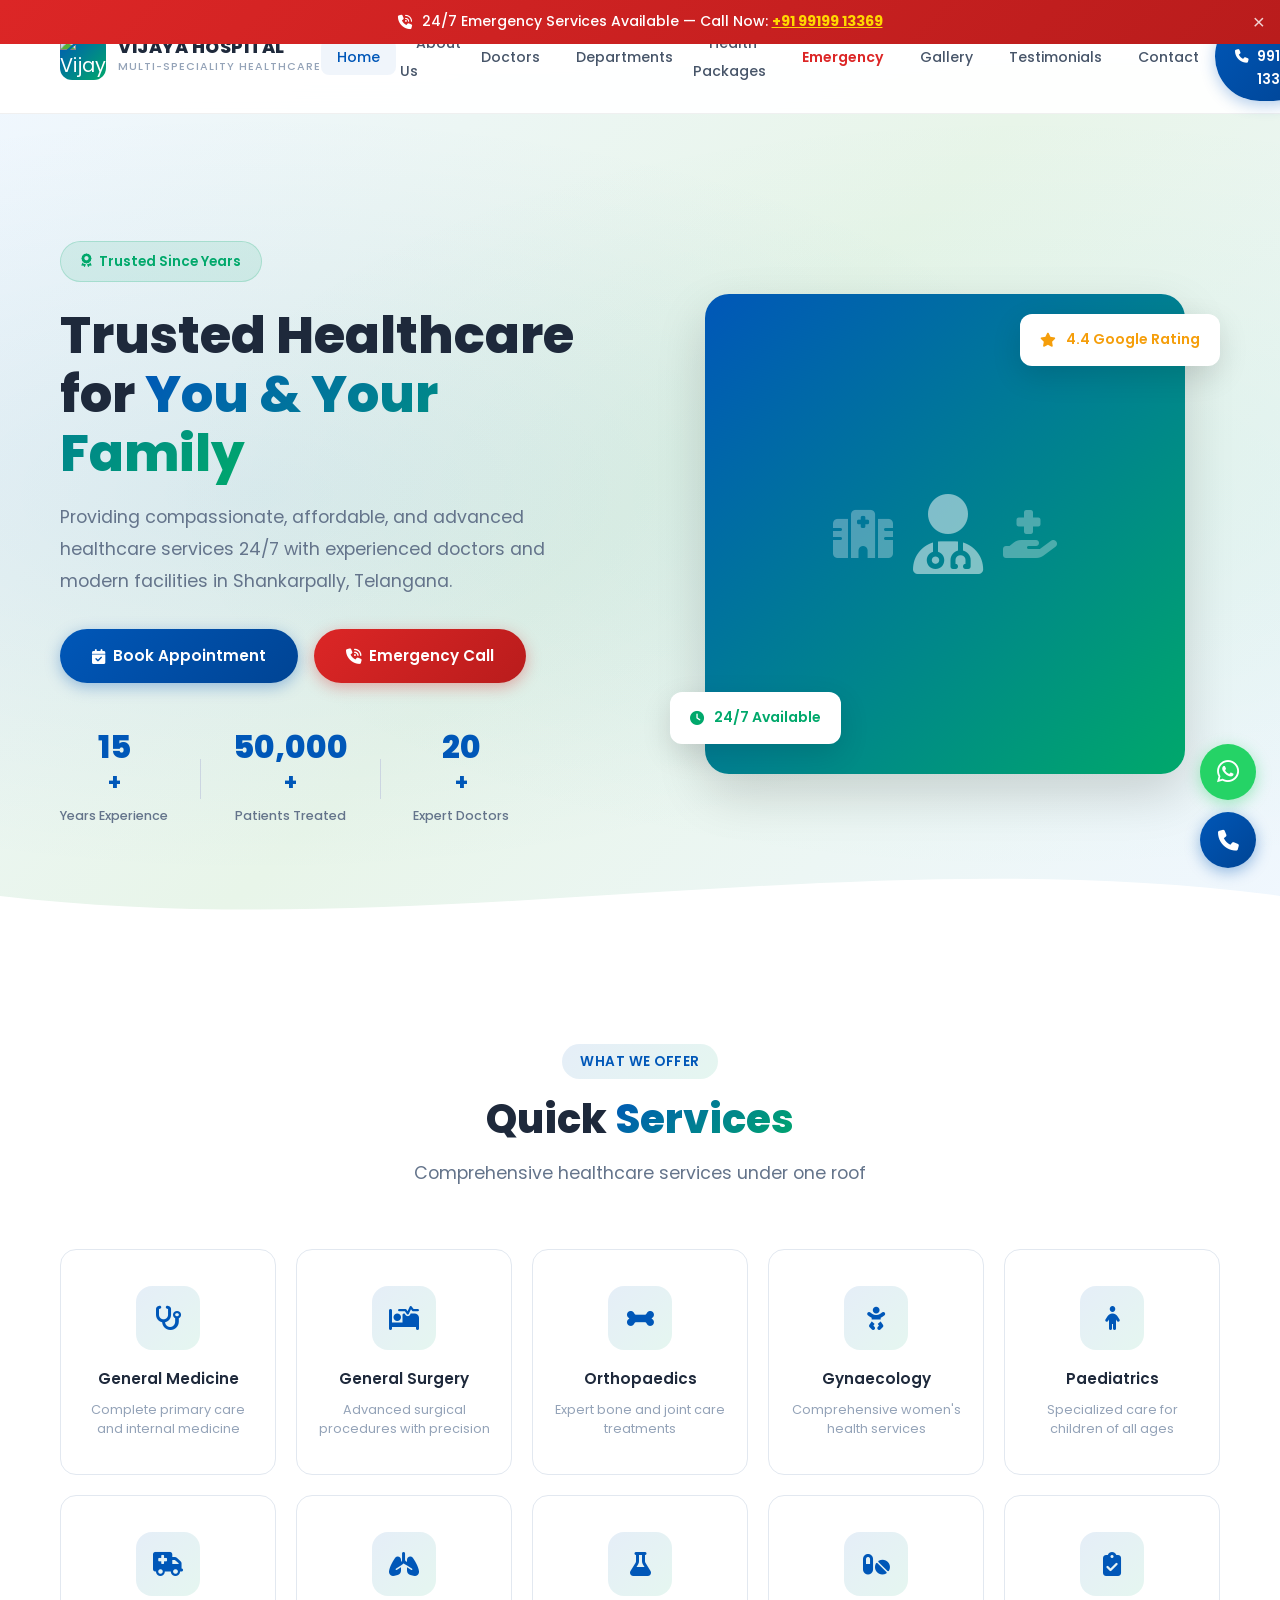
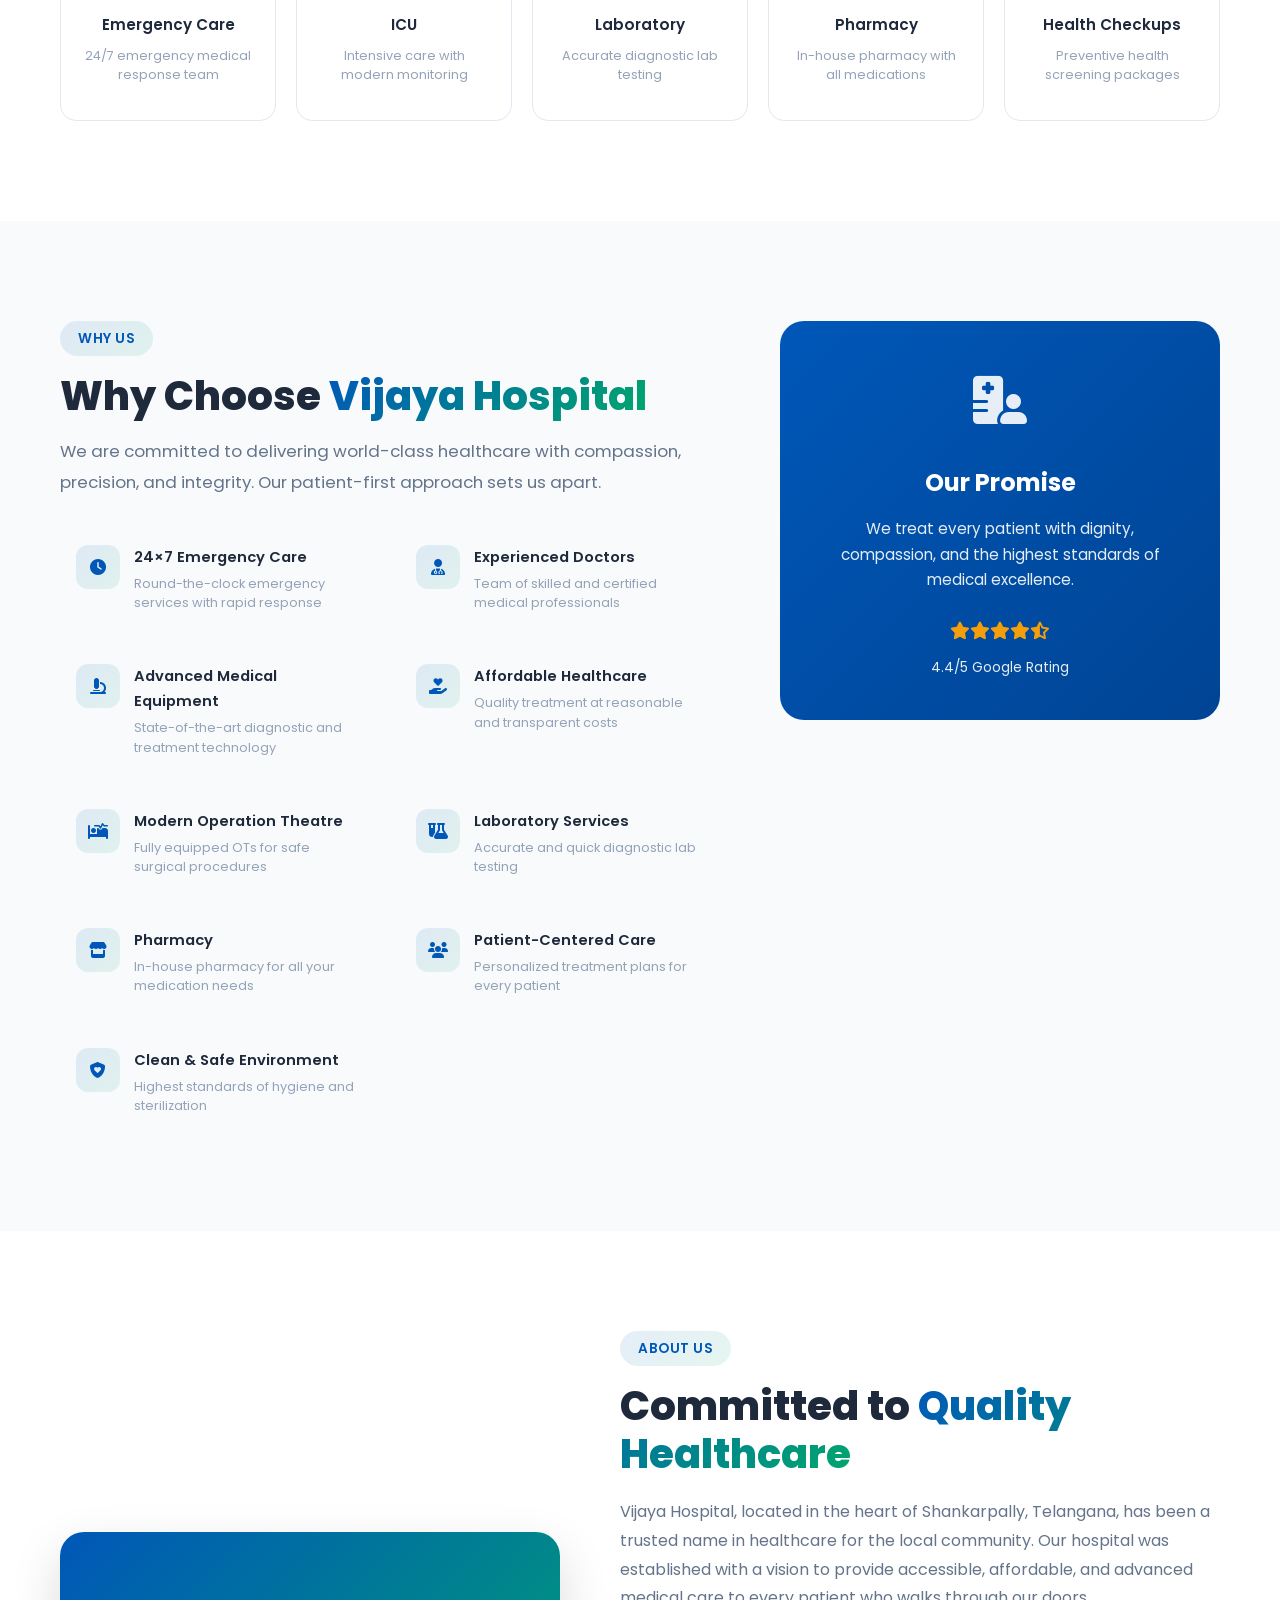
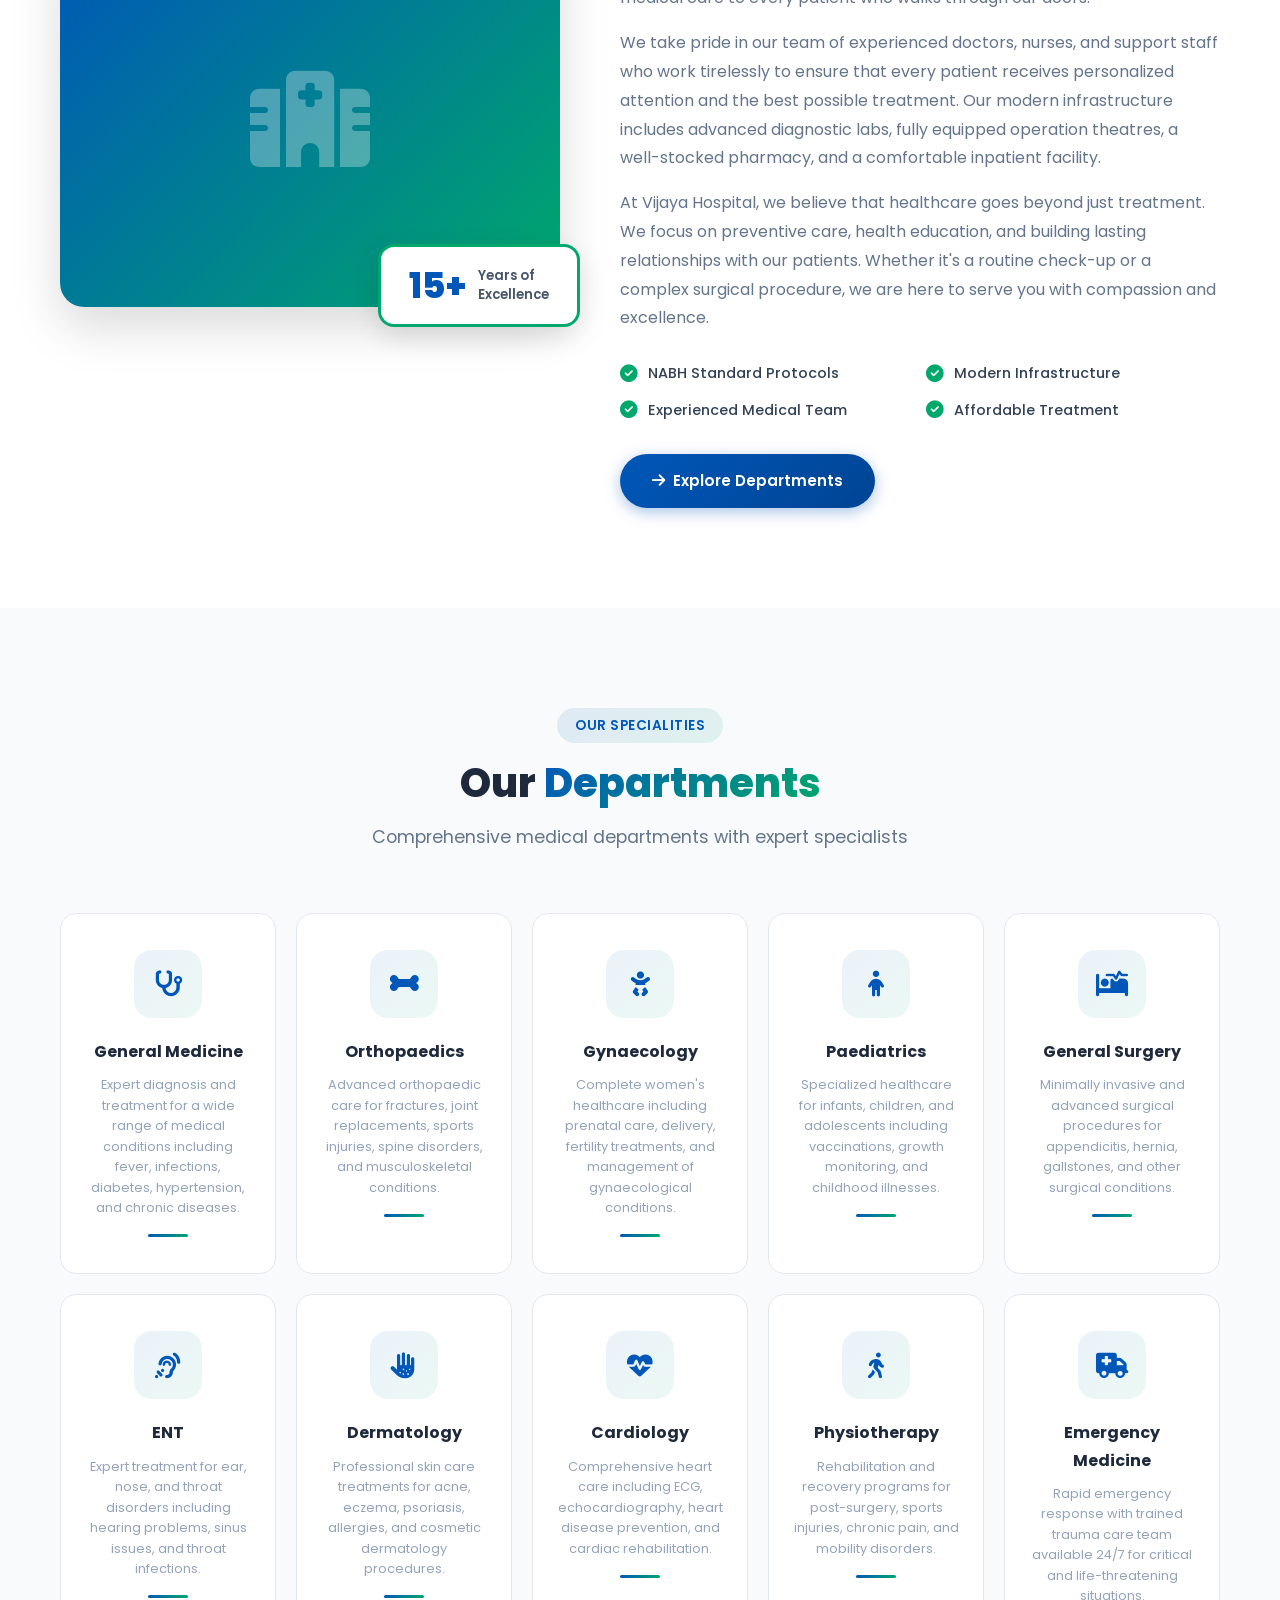
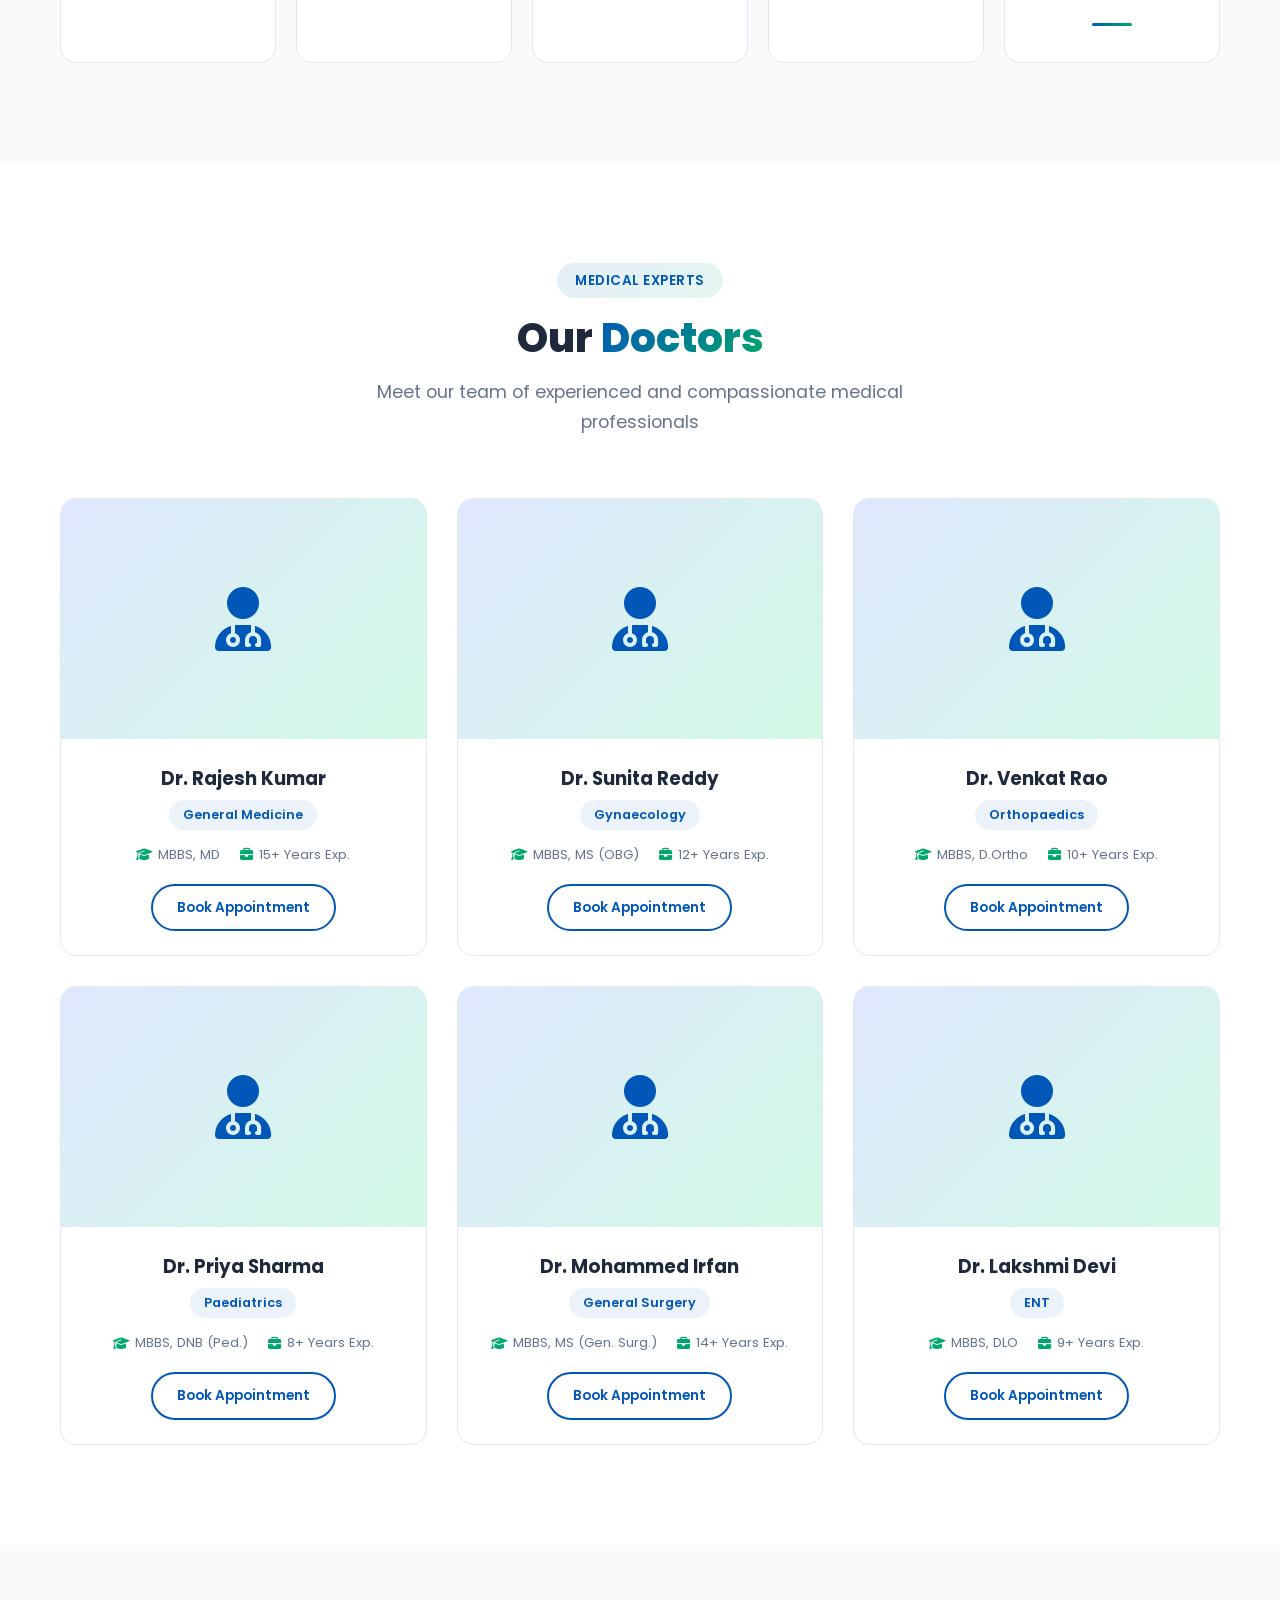
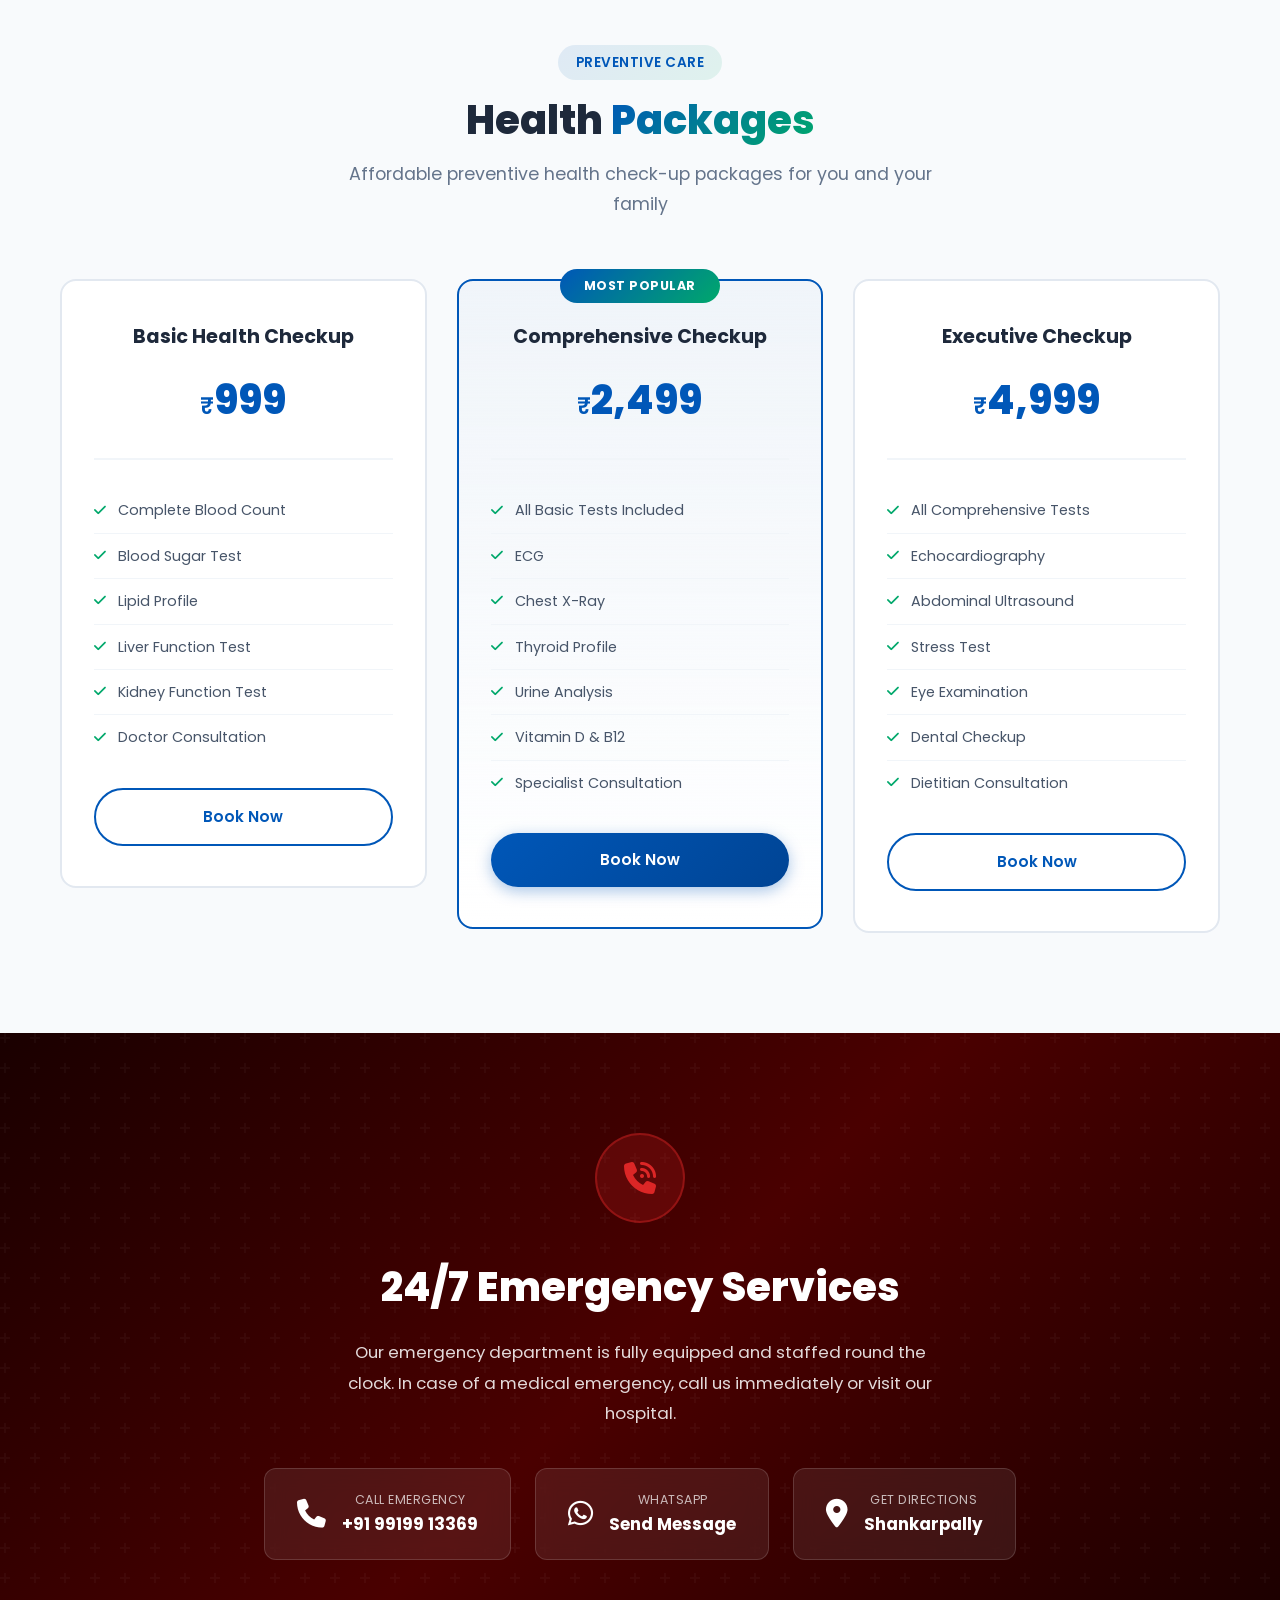
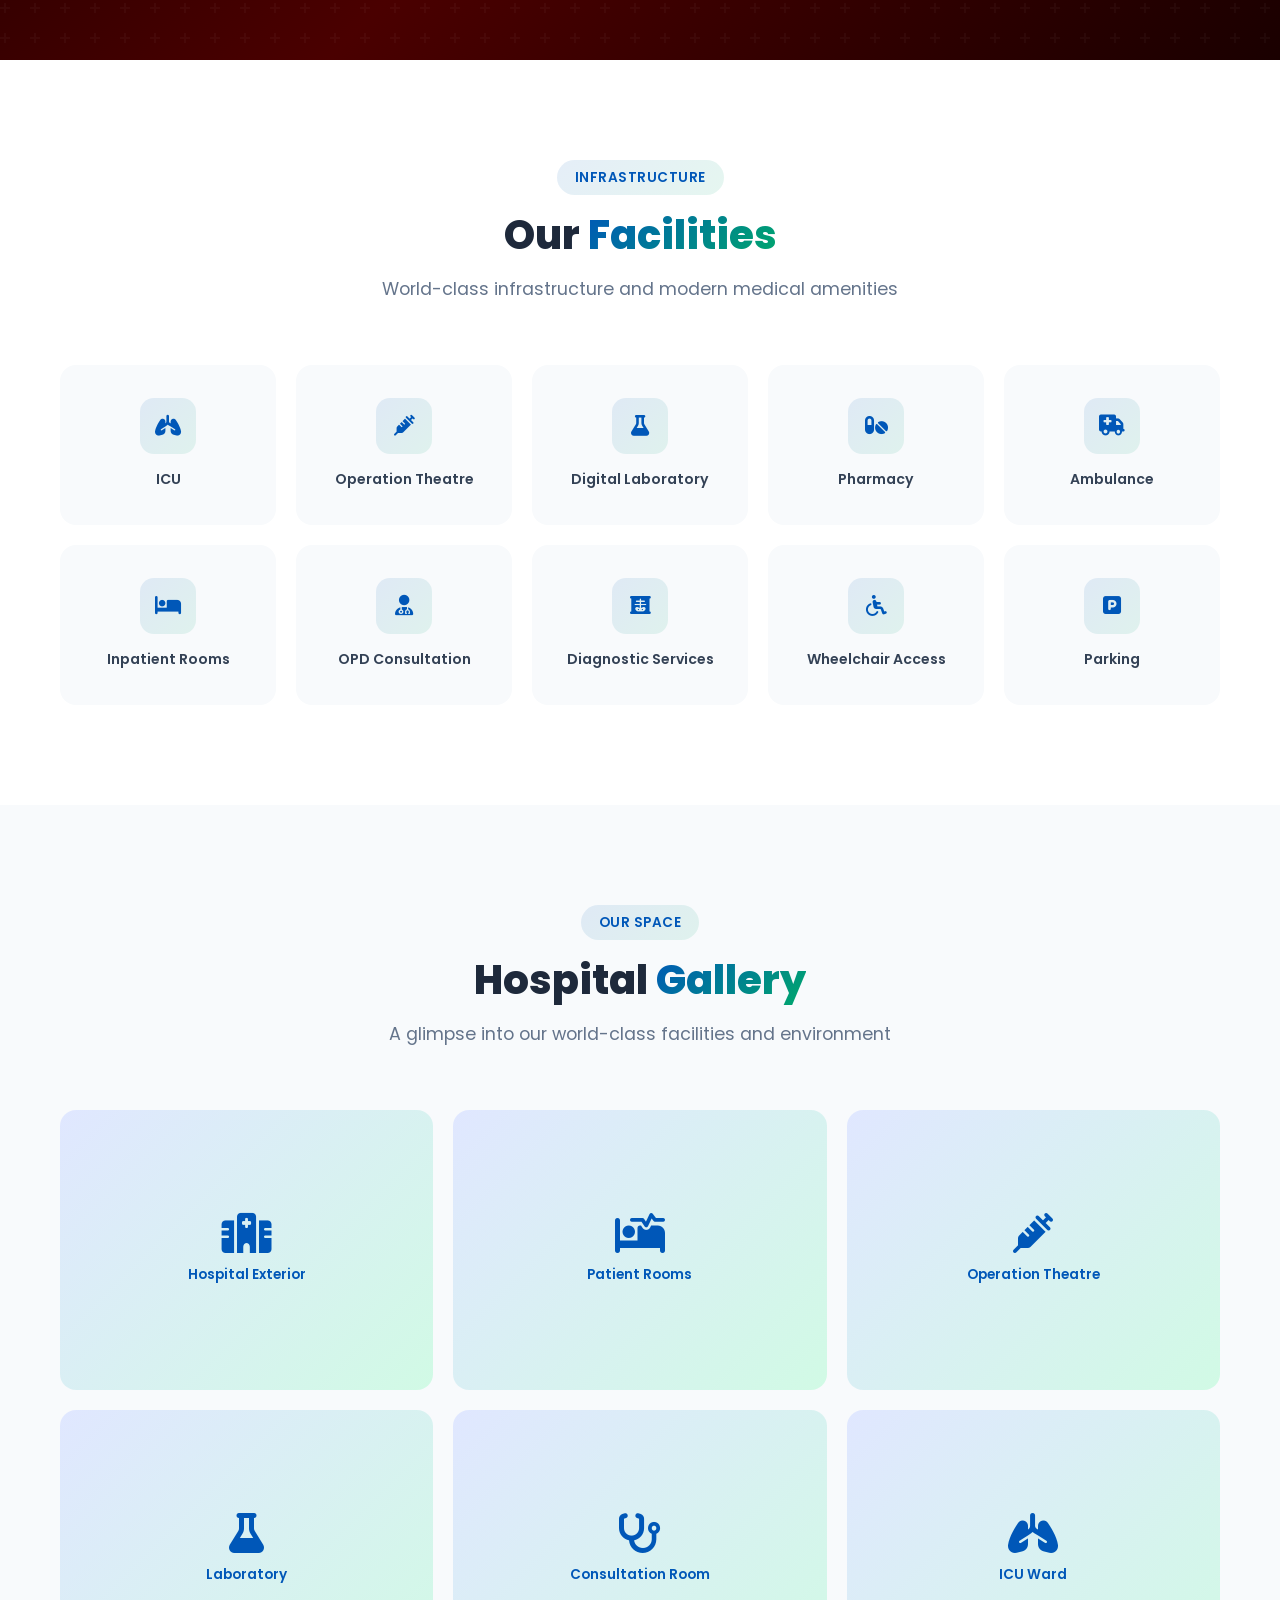
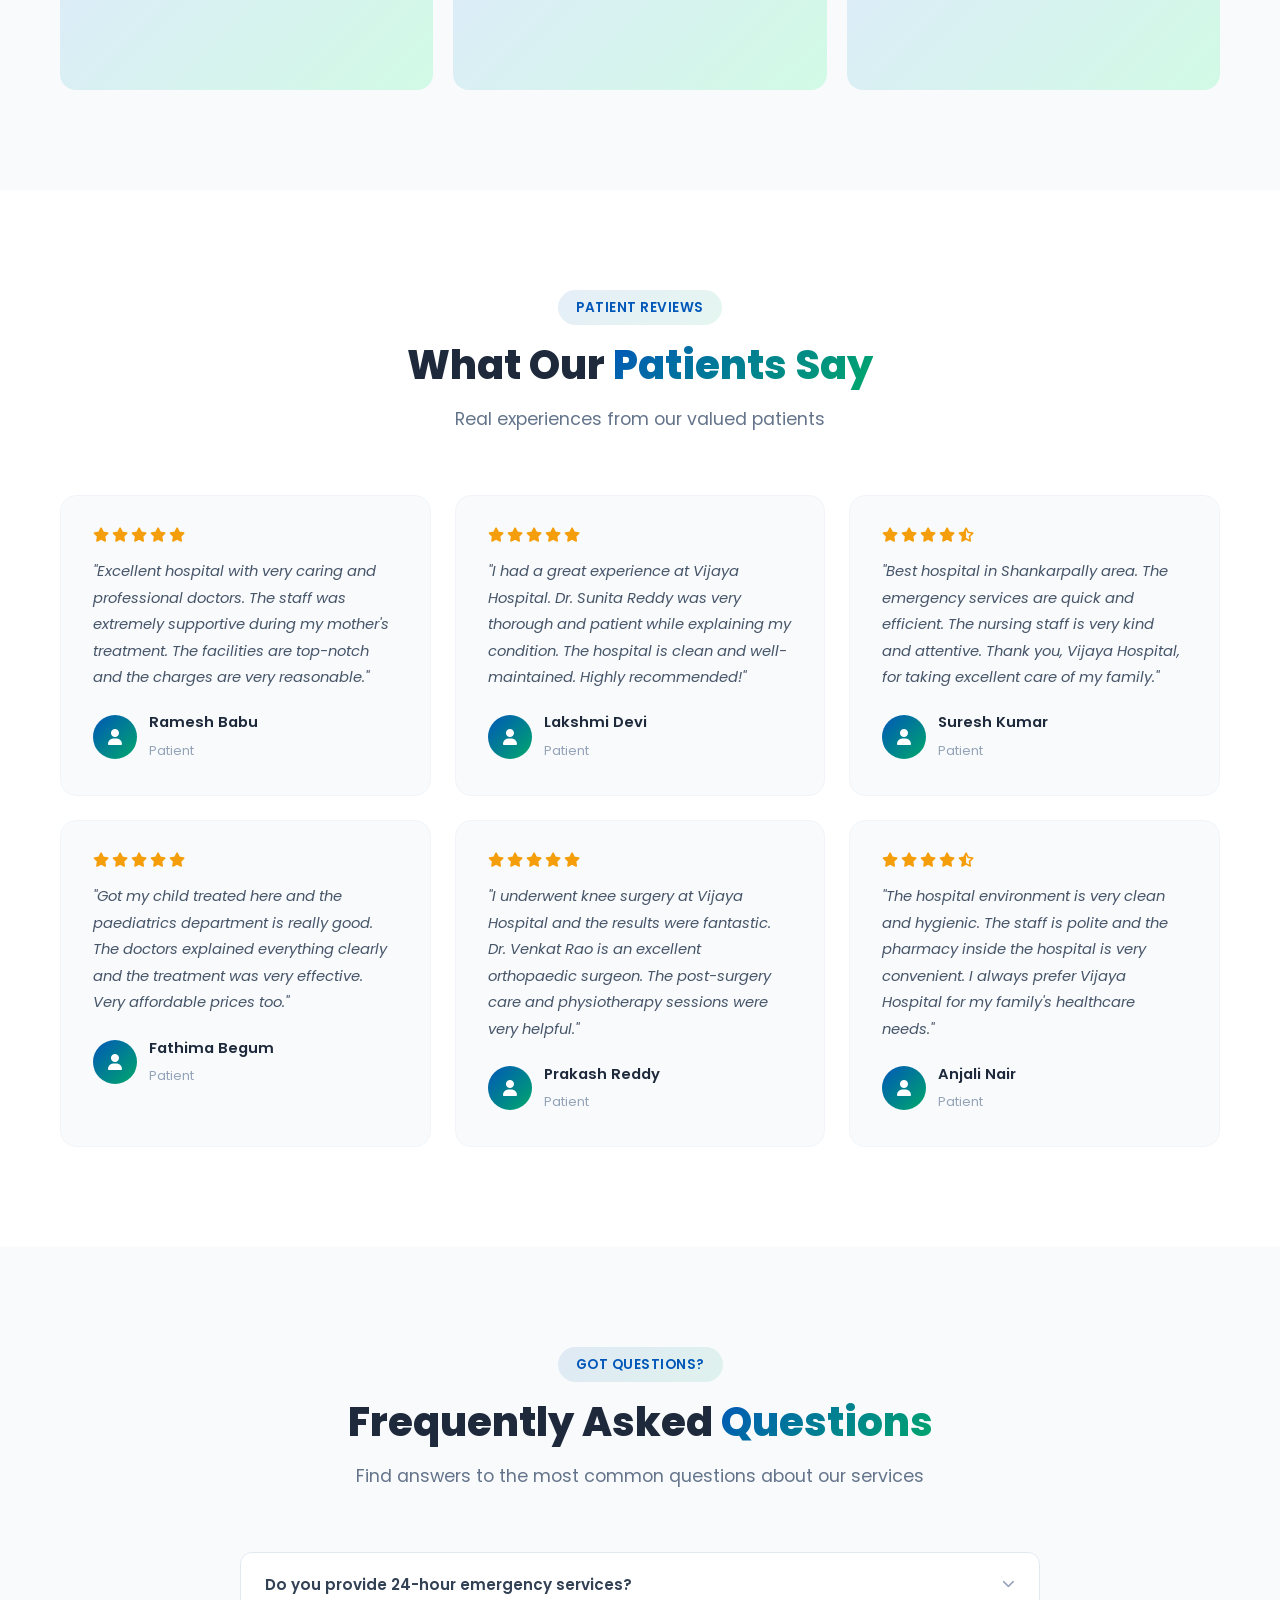
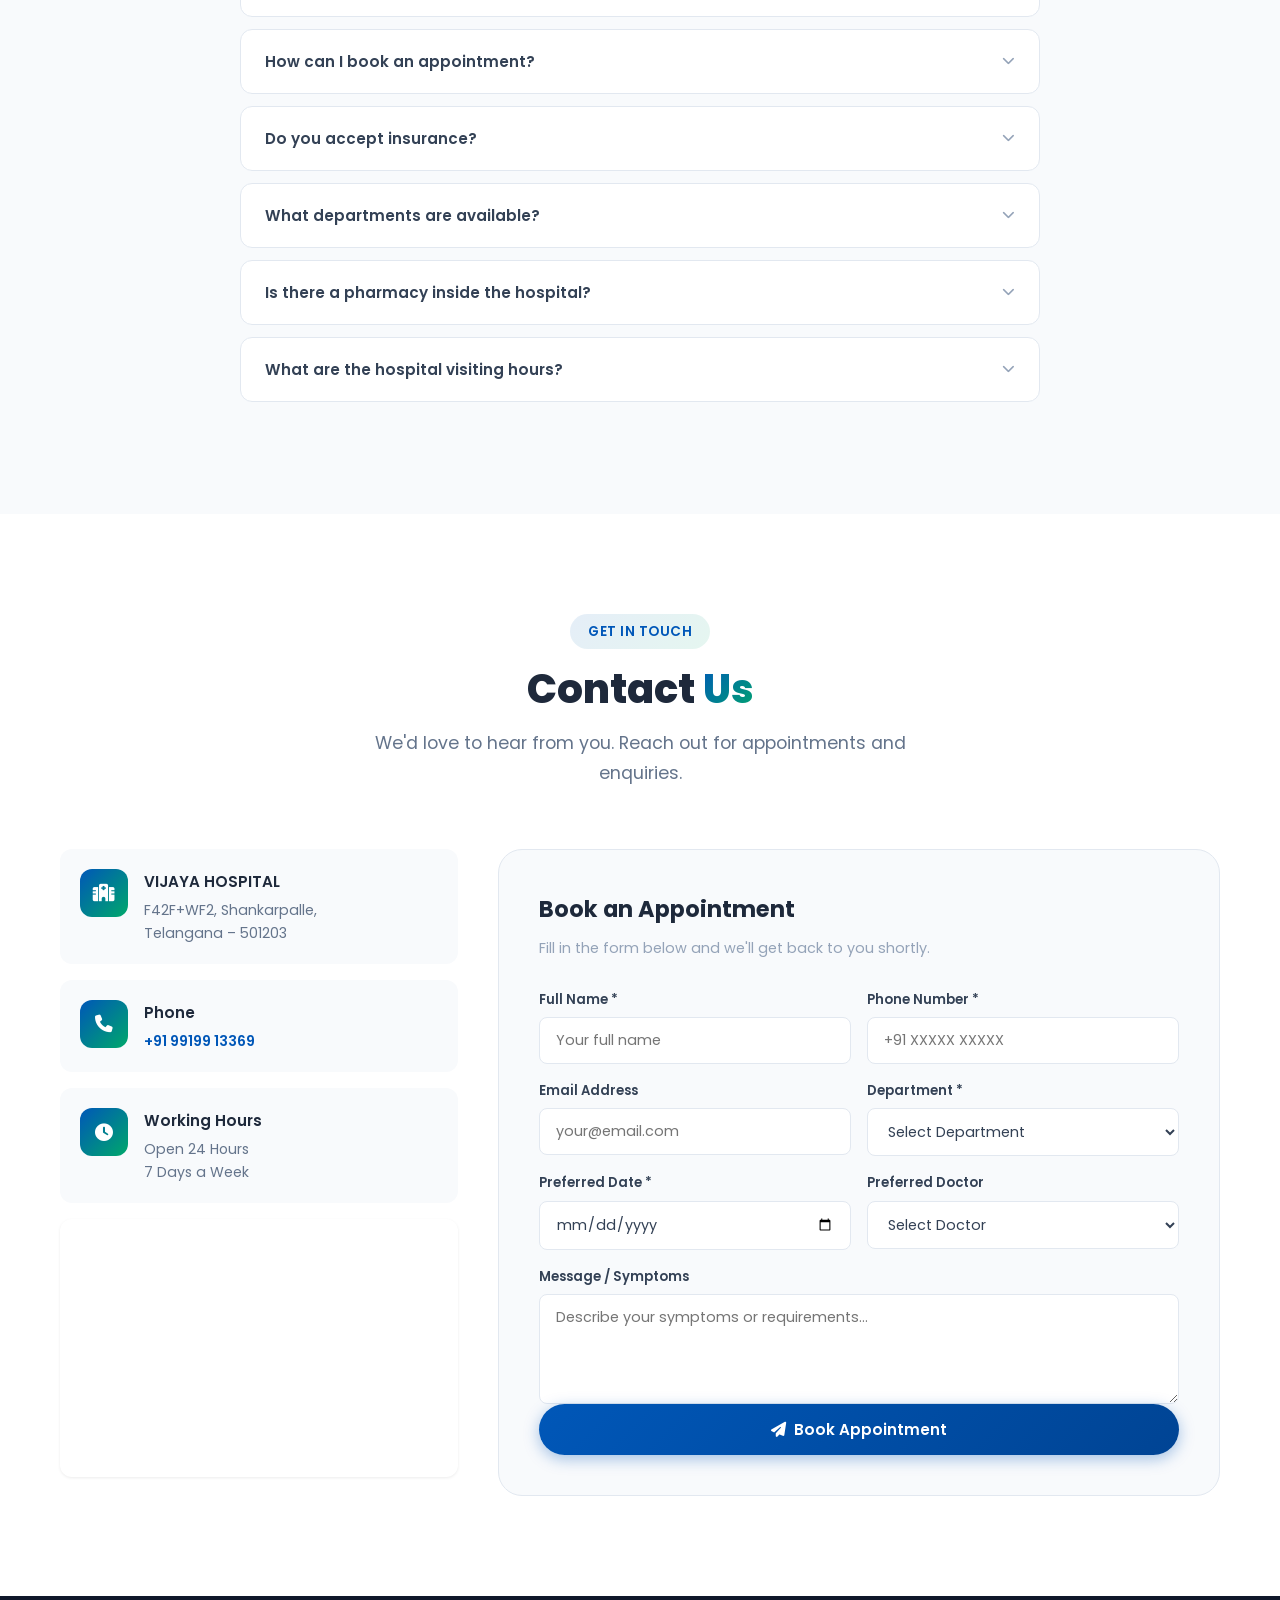
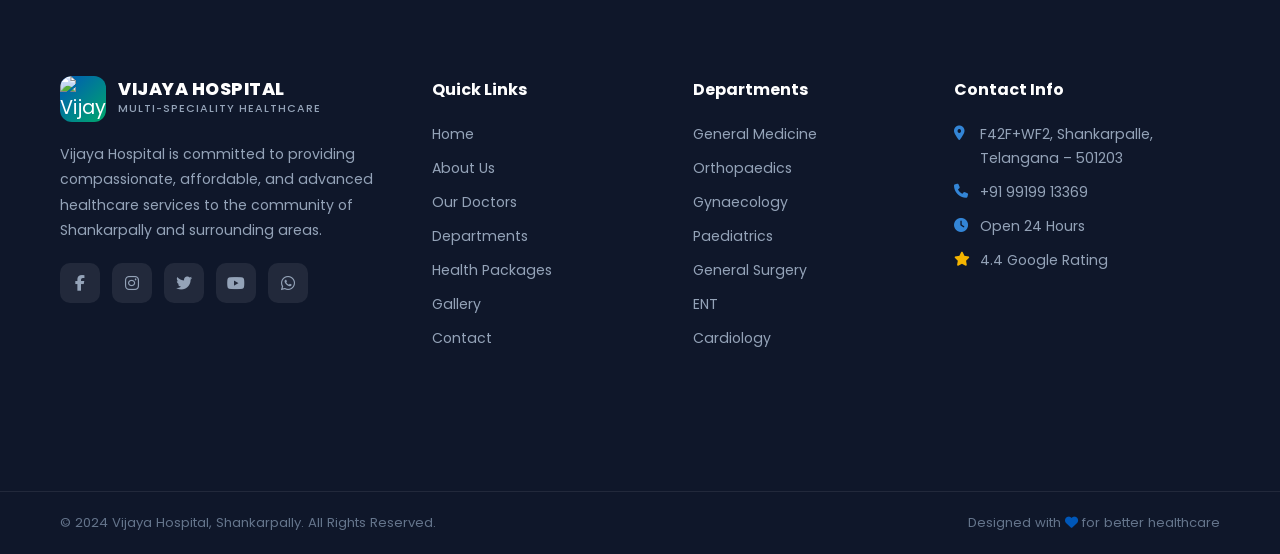
==== commit 3182d798: "Add files via upload" ====
--- a/index.html
+++ b/index.html
@@ -11,7 +11,12 @@
     <meta property="og:description" content="24×7 emergency care, experienced doctors, advanced treatments in Shankarpally, Telangana.">
     <meta property="og:type" content="website">
     <meta property="og:url" content="https://www.vijayahospital.in">
+    <meta property="og:image" content="https://encrypted.tbn0.gstatic.com/images?q=tbn:ANd9GcTpkvlEaEAOV3F--9iyJKxb45KU0xF9NfI7I5GUr4AWgg&s=10">
+    <meta name="twitter:card" content="summary_large_image">
+    <meta name="twitter:image" content="https://encrypted.tbn0.gstatic.com/images?q=tbn:ANd9GcTpkvlEaEAOV3F--9iyJKxb45KU0xF9NfI7I5GUr4AWgg&s=10">
     <title>Vijaya Hospital | Best Multi-Speciality Hospital in Shankarpally</title>
+    <link rel="icon" type="image/jpeg" href="https://encrypted.tbn0.gstatic.com/images?q=tbn:ANd9GcTpkvlEaEAOV3F--9iyJKxb45KU0xF9NfI7I5GUr4AWgg&s=10">
+    <link rel="apple-touch-icon" href="https://encrypted.tbn0.gstatic.com/images?q=tbn:ANd9GcTpkvlEaEAOV3F--9iyJKxb45KU0xF9NfI7I5GUr4AWgg&s=10">
     <link rel="preconnect" href="https://fonts.googleapis.com">
     <link rel="preconnect" href="https://fonts.gstatic.com" crossorigin>
     <link href="https://fonts.googleapis.com/css2?family=Poppins:wght@300;400;500;600;700;800&display=swap" rel="stylesheet">
@@ -34,7 +39,7 @@
         <div class="container nav-container">
             <a href="#home" class="nav-logo">
                 <div class="logo-icon">
-                    <i class="fas fa-heartbeat"></i>
+                    <img src="https://encrypted.tbn0.gstatic.com/images?q=tbn:ANd9GcTpkvlEaEAOV3F--9iyJKxb45KU0xF9NfI7I5GUr4AWgg&s=10" alt="Vijaya Hospital Logo" style="width:100%;height:100%;object-fit:cover;border-radius:12px;">
                 </div>
                 <div class="logo-text">
                     <span class="logo-name">VIJAYA HOSPITAL</span>
@@ -950,8 +955,8 @@
             <div class="container">
                 <div class="footer-grid">
                     <div class="footer-col footer-about">
-                        <div class="footer-logo">
-                            <div class="logo-icon"><i class="fas fa-heartbeat"></i></div>
+                    <div class="footer-logo">
+                        <div class="logo-icon"><img src="https://encrypted.tbn0.gstatic.com/images?q=tbn:ANd9GcTpkvlEaEAOV3F--9iyJKxb45KU0xF9NfI7I5GUr4AWgg&s=10" alt="Vijaya Hospital Logo" style="width:100%;height:100%;object-fit:cover;border-radius:12px;"></div>
                             <div class="logo-text">
                                 <span class="logo-name">VIJAYA HOSPITAL</span>
                                 <span class="logo-tagline">Multi-Speciality Healthcare</span>
@@ -959,7 +964,7 @@
                         </div>
                         <p>Vijaya Hospital is committed to providing compassionate, affordable, and advanced healthcare services to the community of Shankarpally and surrounding areas.</p>
                         <div class="footer-social">
-                            <a href="#" aria-label="Facebook"><i class="fab fa-facebook-f"></i></a>
+                            <a href="https://www.facebook.com/vijayahospital23/" target="_blank" rel="noopener noreferrer" aria-label="Facebook"><i class="fab fa-facebook-f"></i></a>
                             <a href="#" aria-label="Instagram"><i class="fab fa-instagram"></i></a>
                             <a href="#" aria-label="Twitter"><i class="fab fa-twitter"></i></a>
                             <a href="#" aria-label="YouTube"><i class="fab fa-youtube"></i></a>
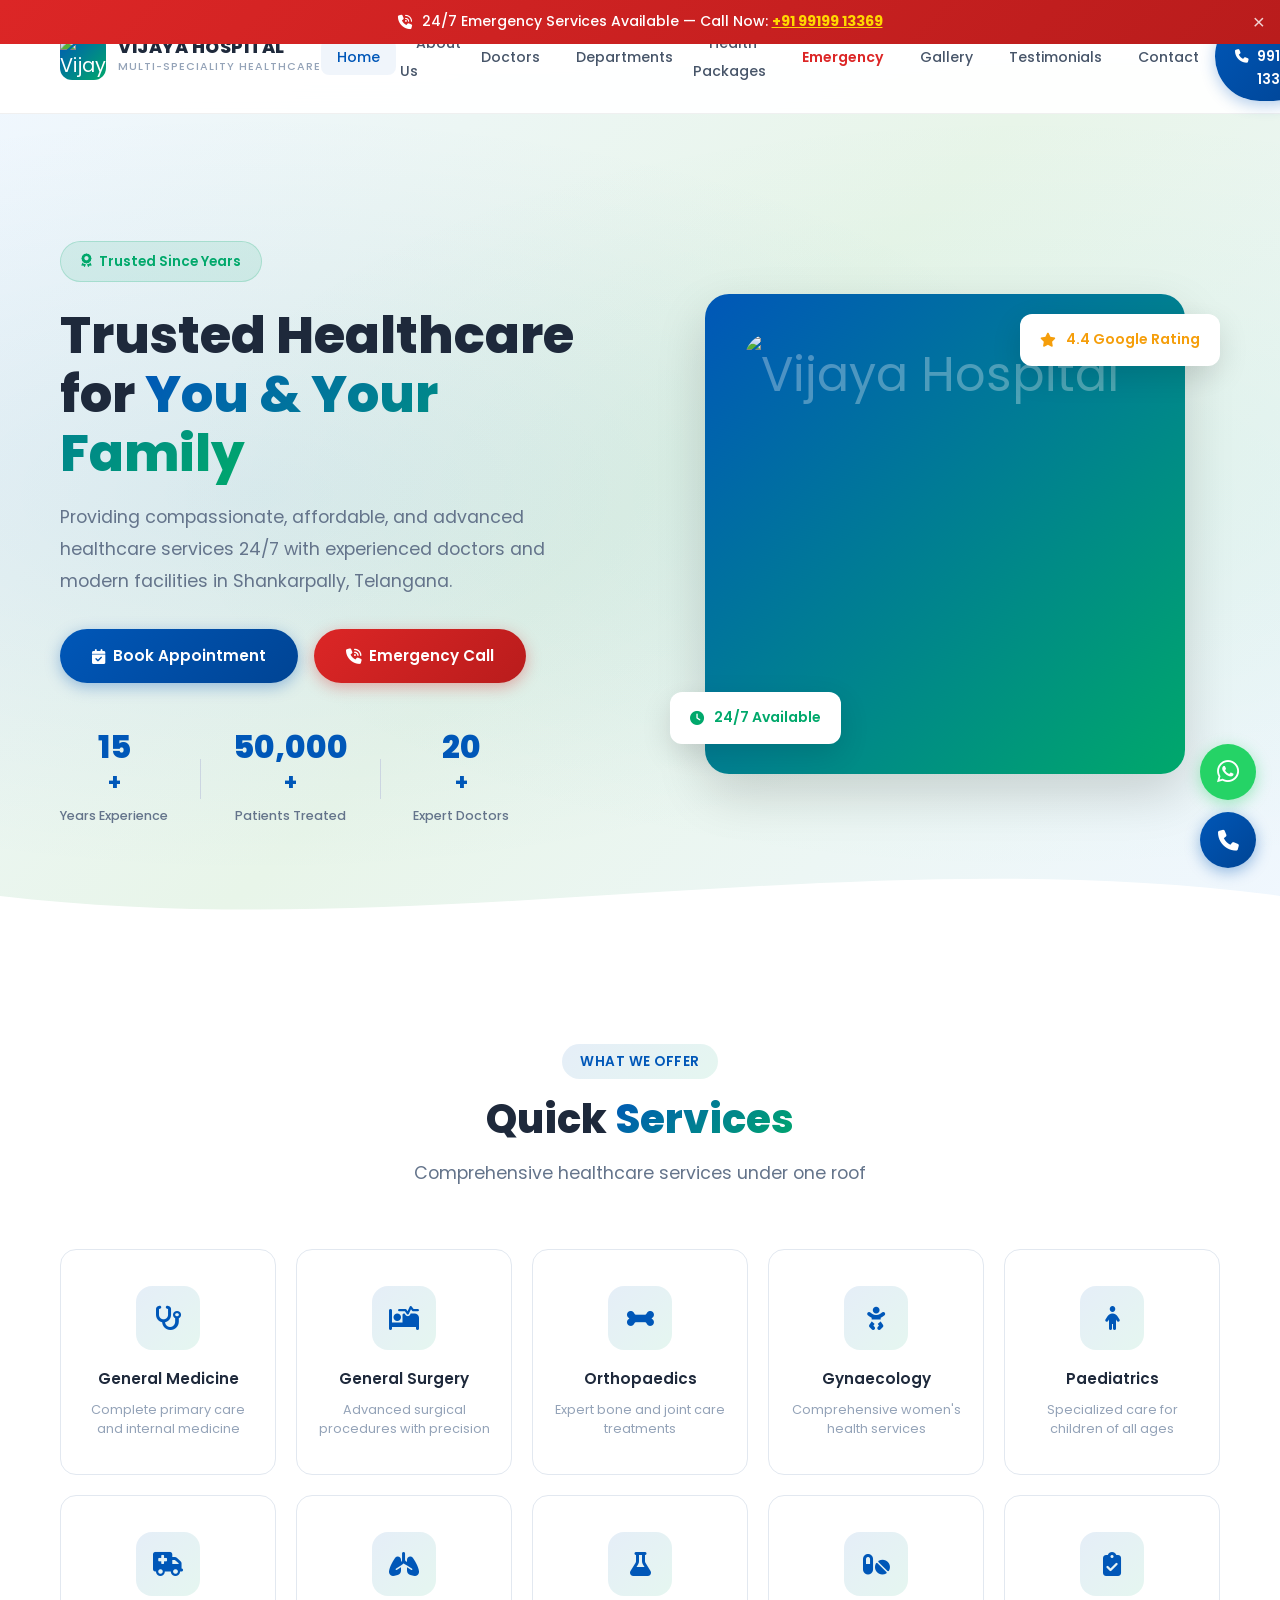
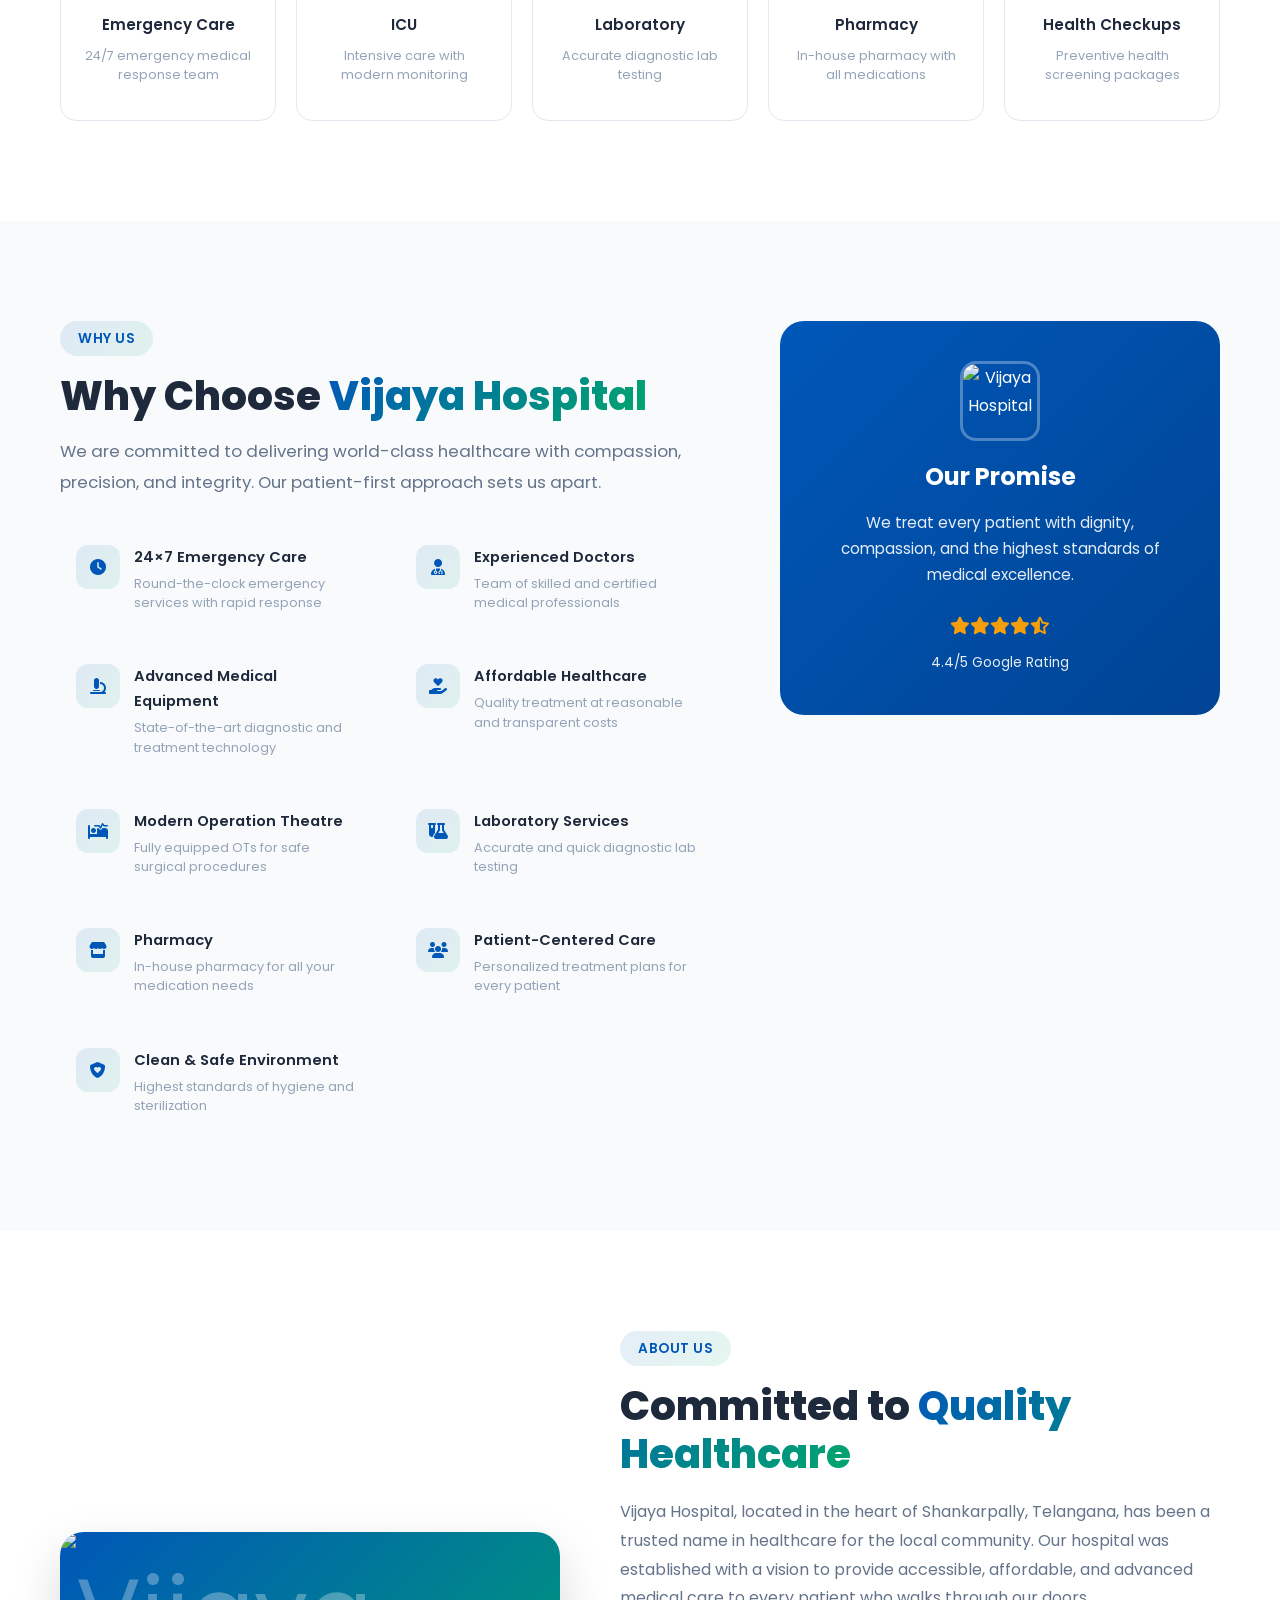
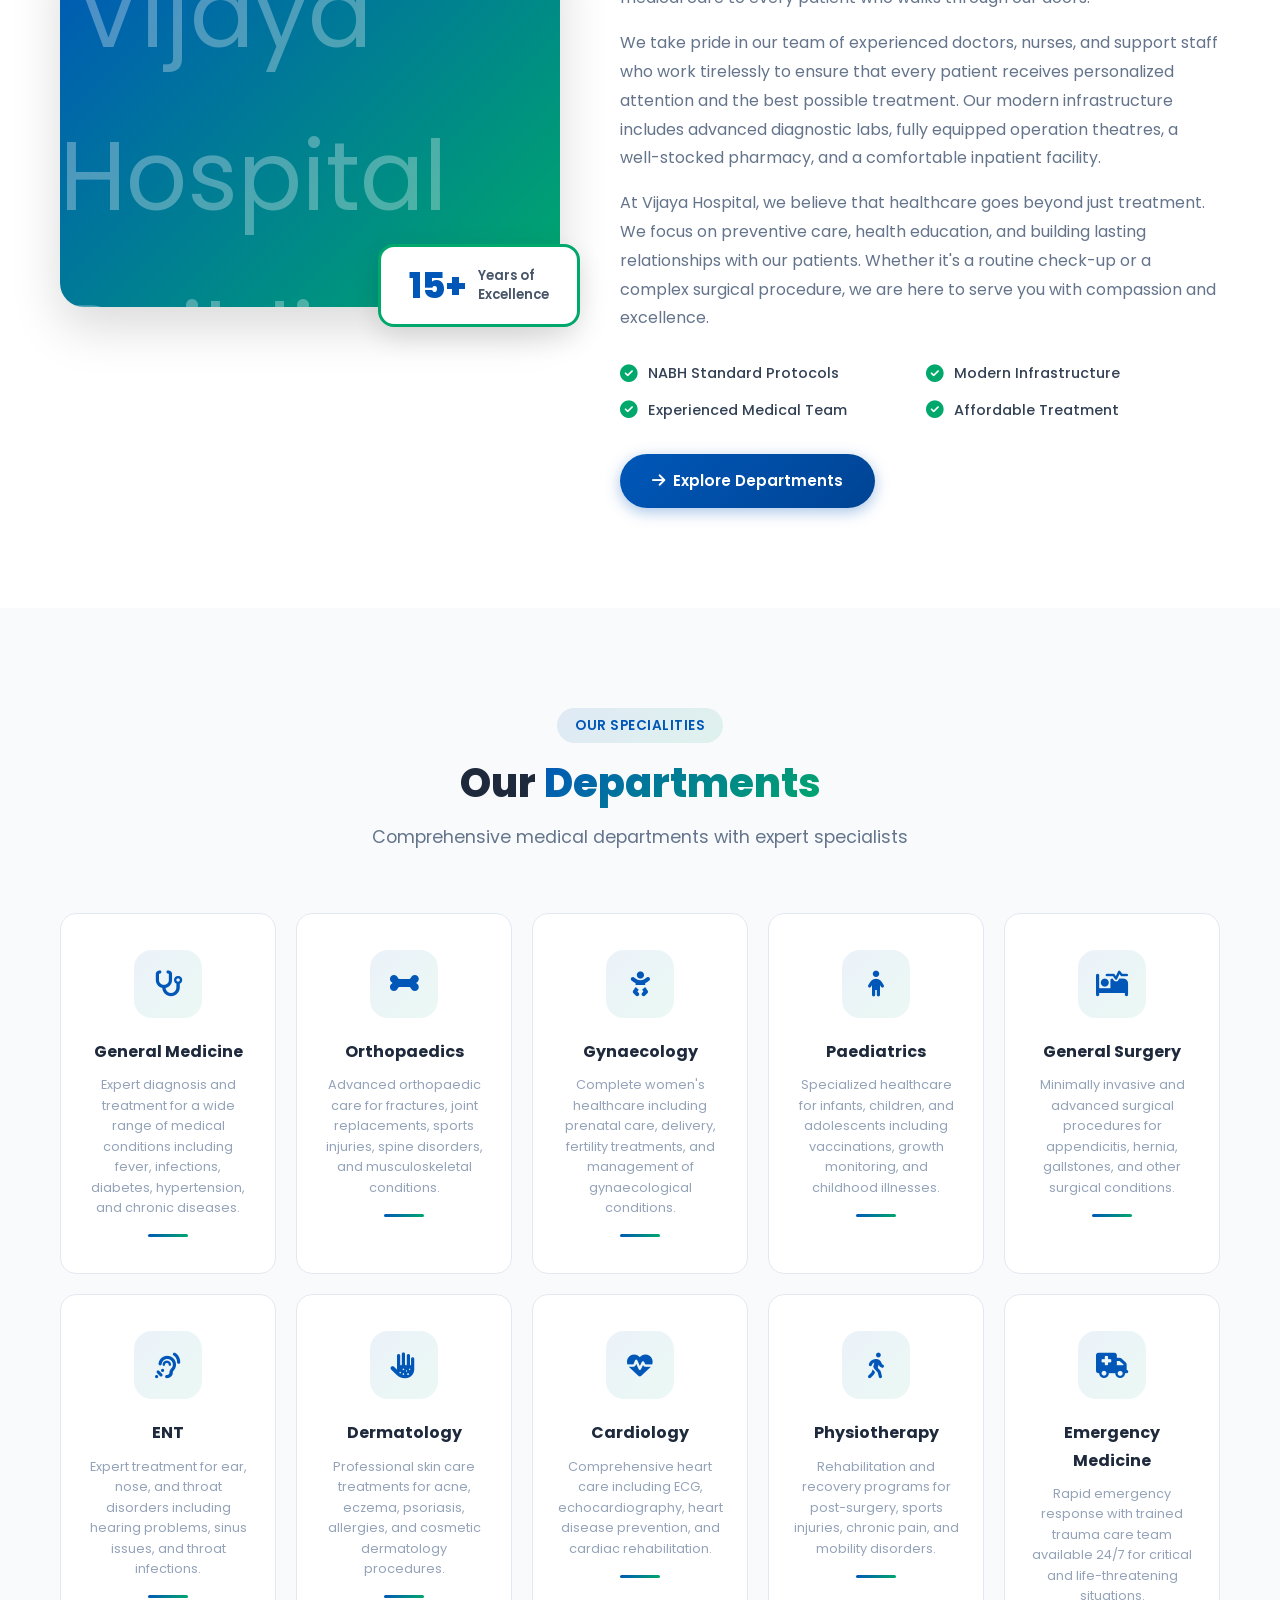
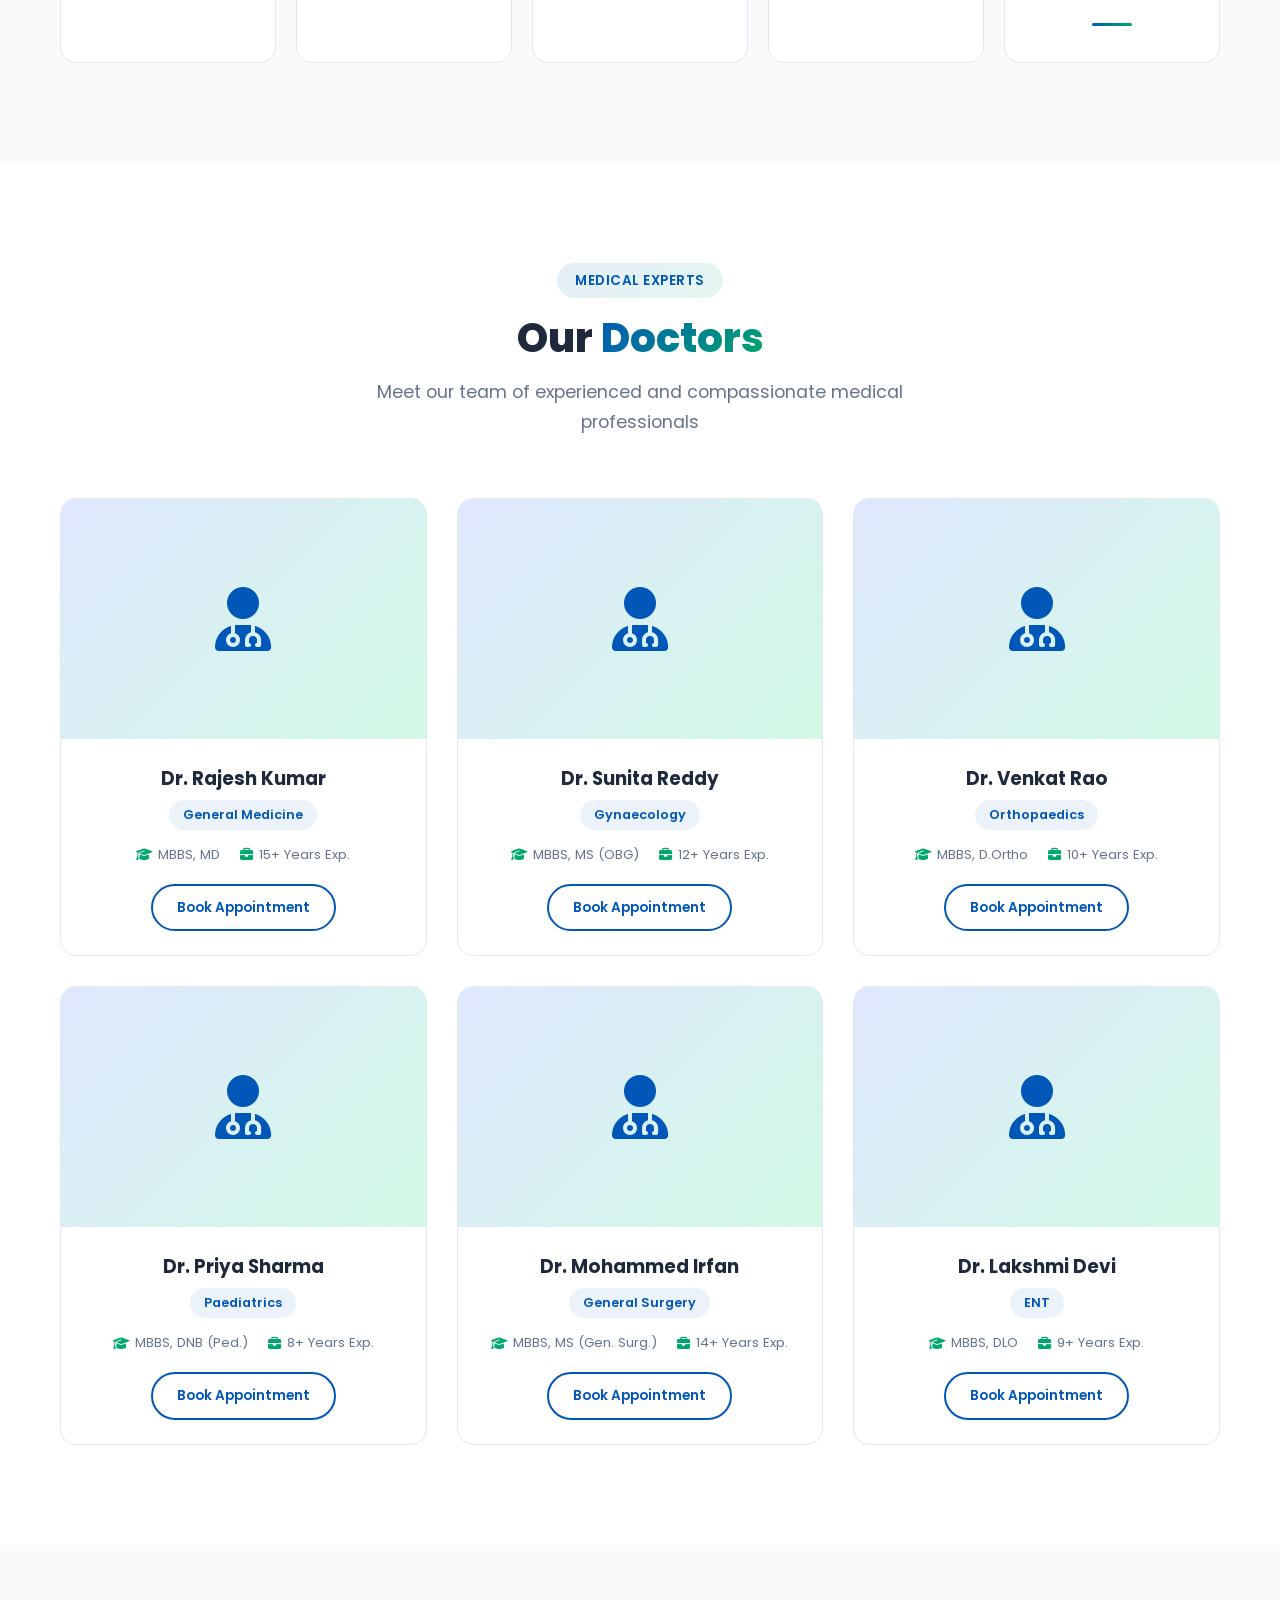
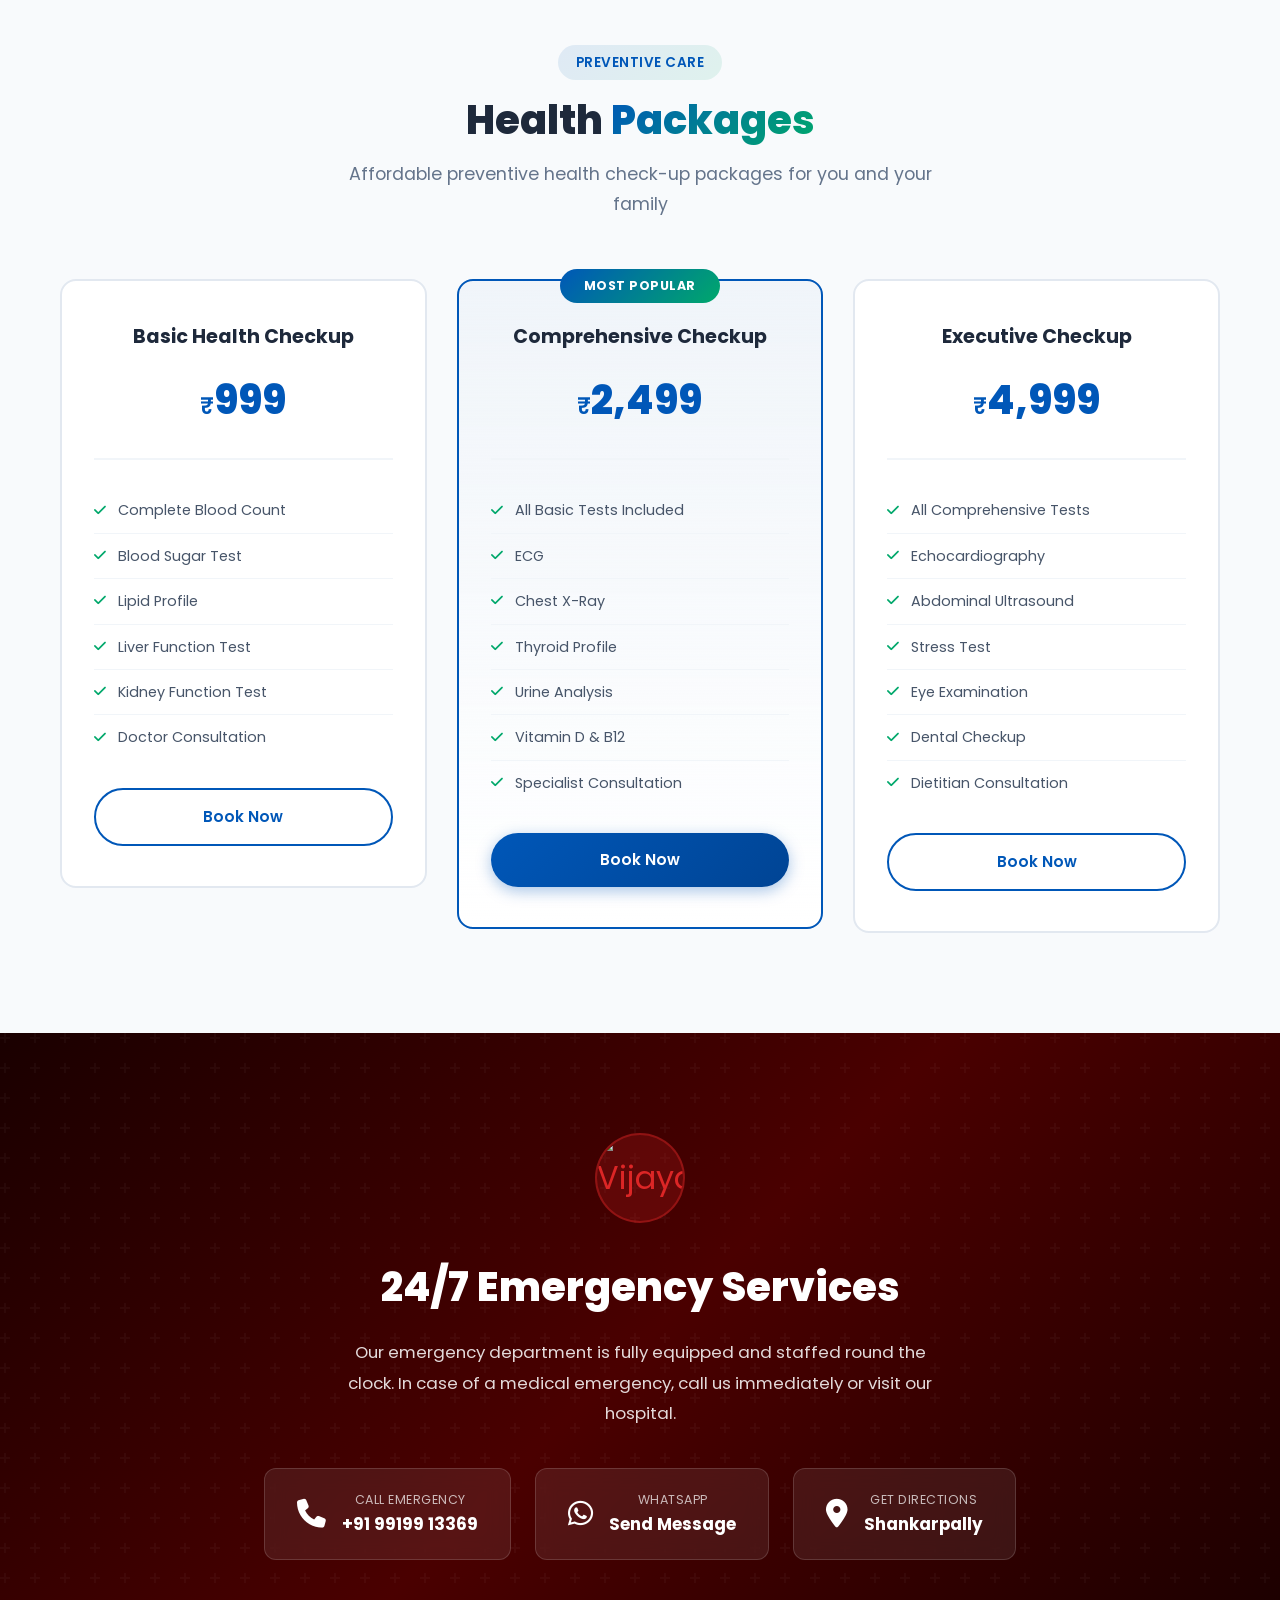
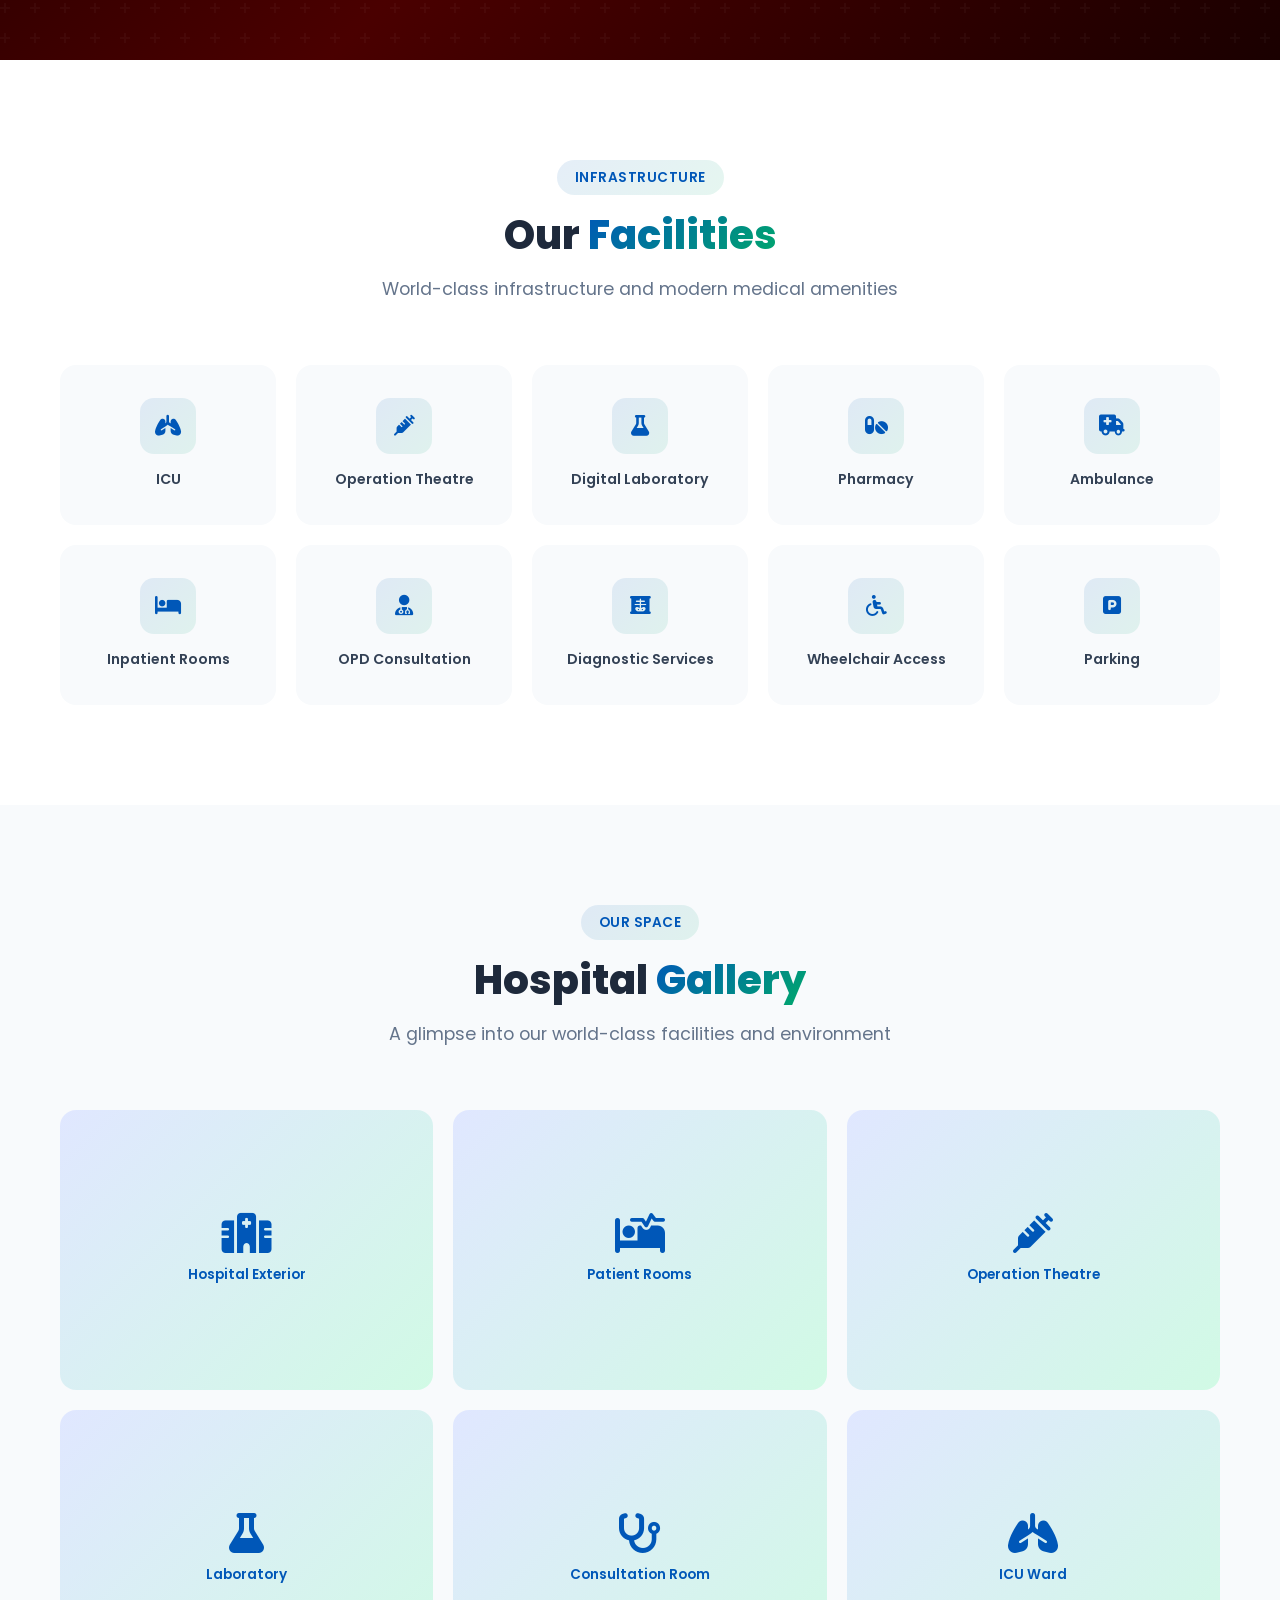
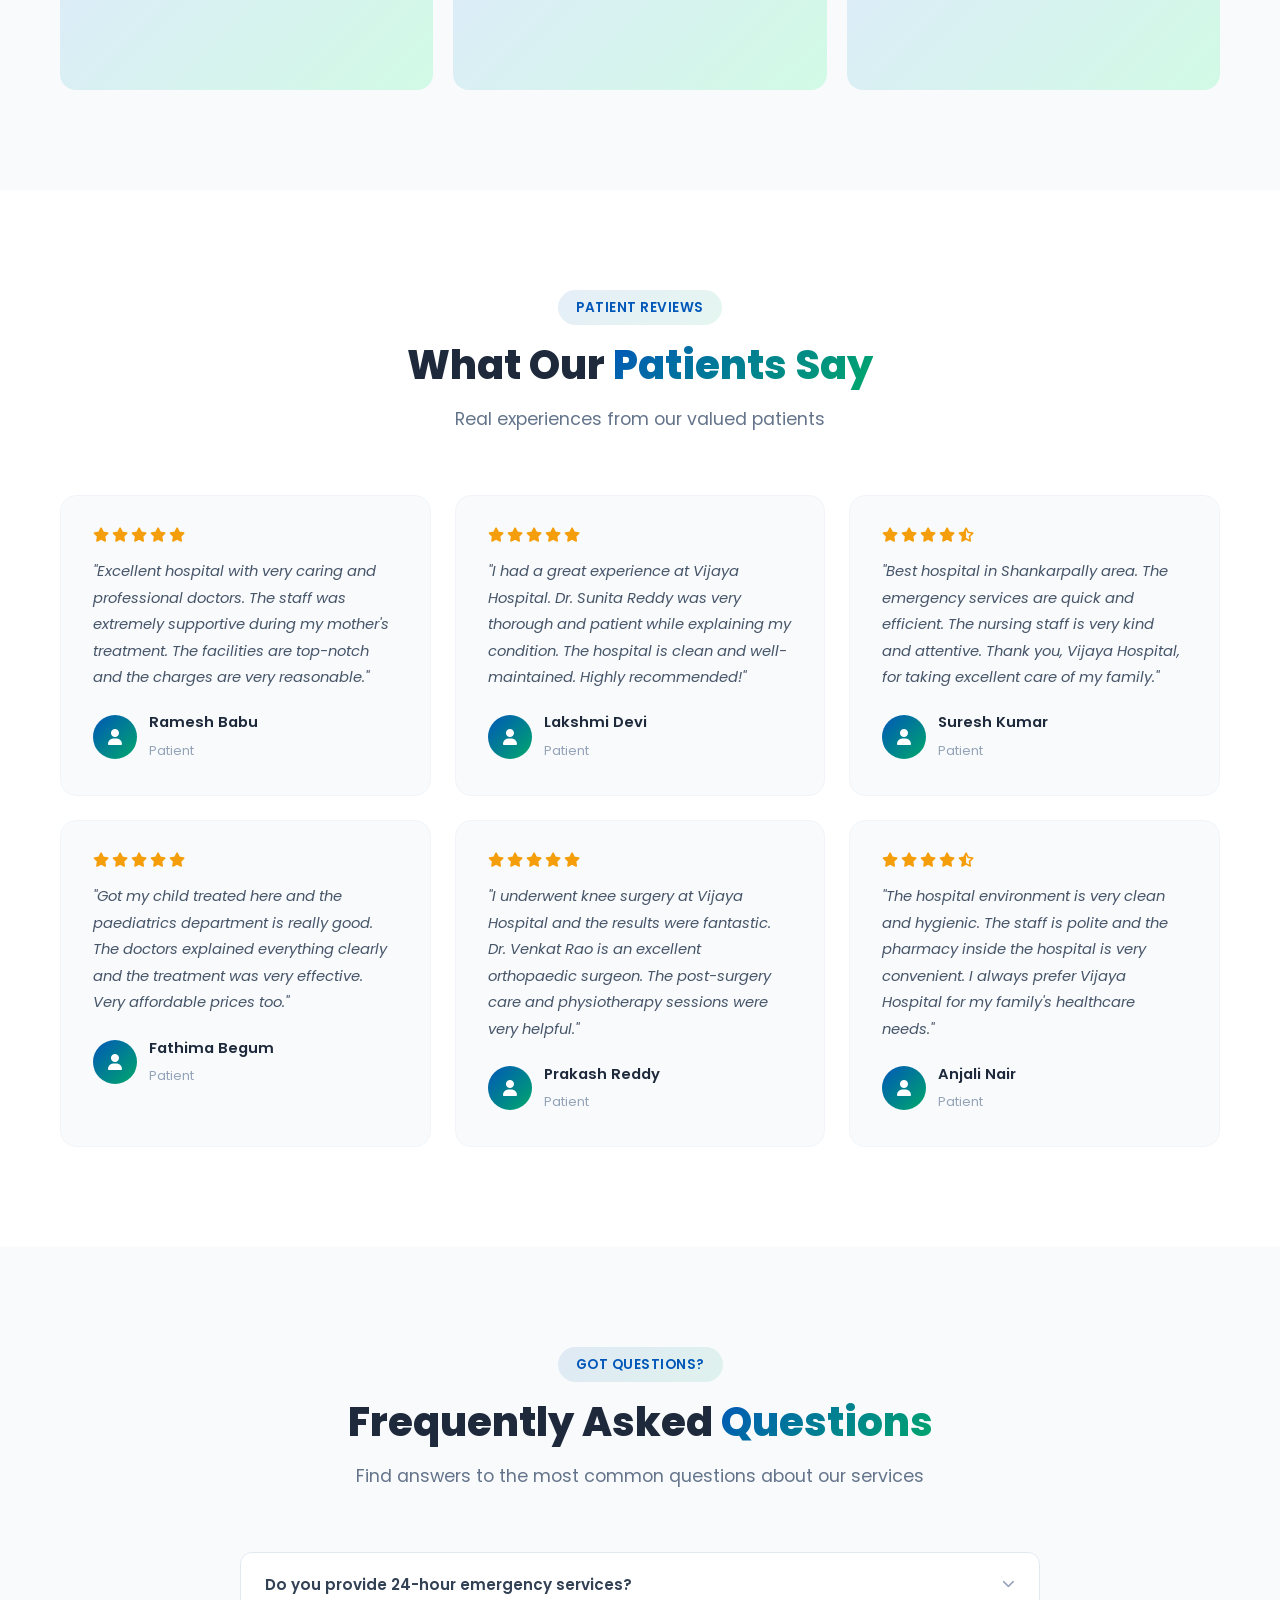
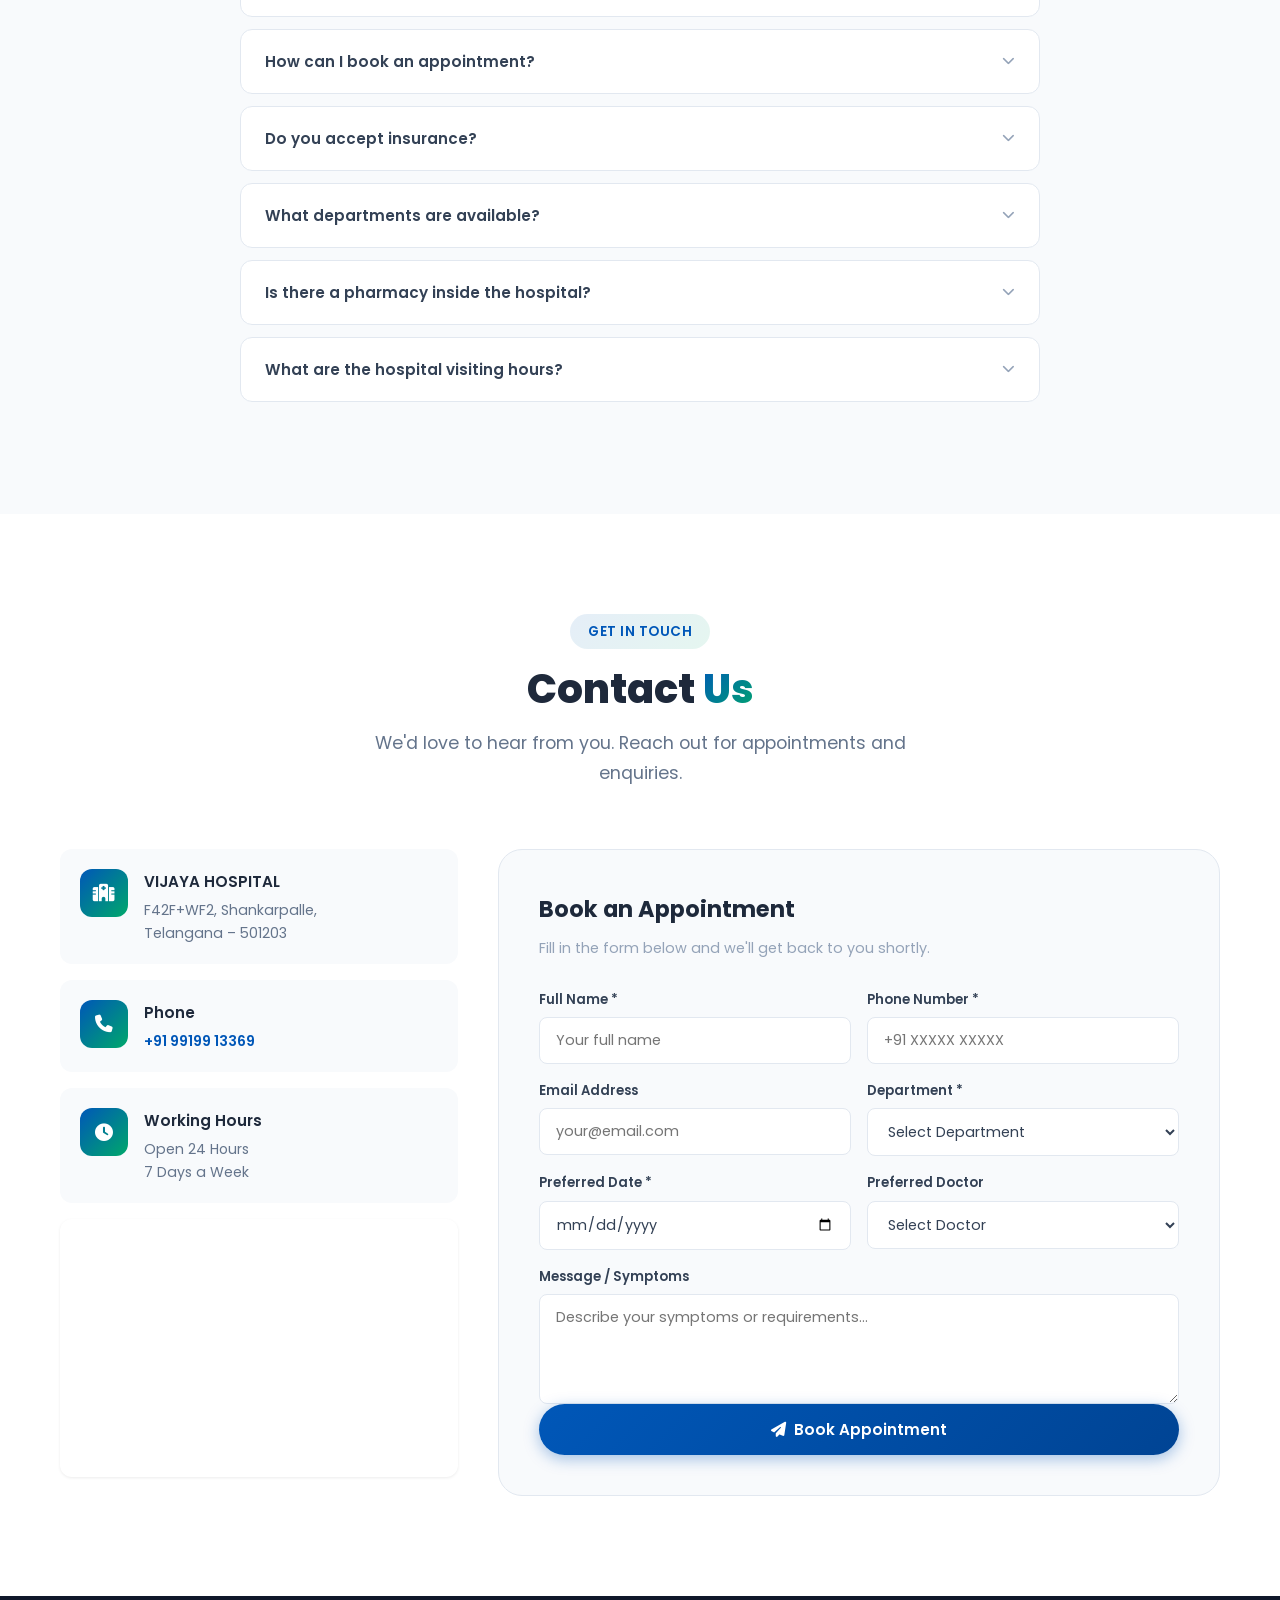
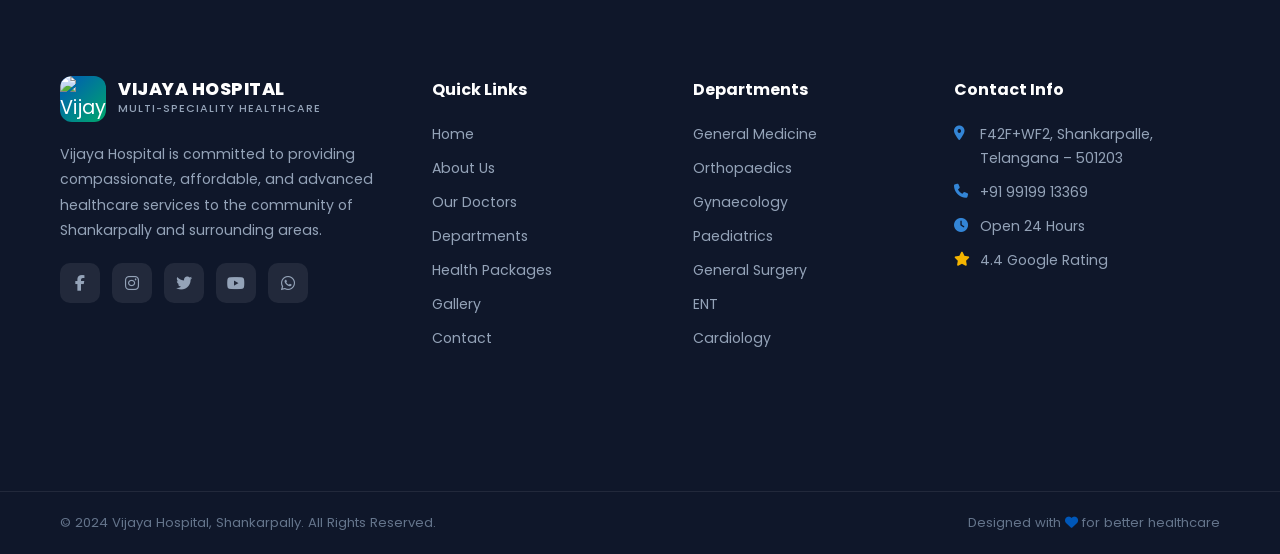
==== commit dd4527ba: "Add files via upload" ====
--- a/index.html
+++ b/index.html
@@ -11,12 +11,12 @@
     <meta property="og:description" content="24×7 emergency care, experienced doctors, advanced treatments in Shankarpally, Telangana.">
     <meta property="og:type" content="website">
     <meta property="og:url" content="https://www.vijayahospital.in">
-    <meta property="og:image" content="https://encrypted.tbn0.gstatic.com/images?q=tbn:ANd9GcTpkvlEaEAOV3F--9iyJKxb45KU0xF9NfI7I5GUr4AWgg&s=10">
+    <meta property="og:image" content="VH.jpg">
     <meta name="twitter:card" content="summary_large_image">
-    <meta name="twitter:image" content="https://encrypted.tbn0.gstatic.com/images?q=tbn:ANd9GcTpkvlEaEAOV3F--9iyJKxb45KU0xF9NfI7I5GUr4AWgg&s=10">
+    <meta name="twitter:image" content="VH.jpg">
     <title>Vijaya Hospital | Best Multi-Speciality Hospital in Shankarpally</title>
-    <link rel="icon" type="image/jpeg" href="https://encrypted.tbn0.gstatic.com/images?q=tbn:ANd9GcTpkvlEaEAOV3F--9iyJKxb45KU0xF9NfI7I5GUr4AWgg&s=10">
-    <link rel="apple-touch-icon" href="https://encrypted.tbn0.gstatic.com/images?q=tbn:ANd9GcTpkvlEaEAOV3F--9iyJKxb45KU0xF9NfI7I5GUr4AWgg&s=10">
+    <link rel="icon" type="image/jpeg" href="VH.jpg">
+    <link rel="apple-touch-icon" href="VH.jpg">
     <link rel="preconnect" href="https://fonts.googleapis.com">
     <link rel="preconnect" href="https://fonts.gstatic.com" crossorigin>
     <link href="https://fonts.googleapis.com/css2?family=Poppins:wght@300;400;500;600;700;800&display=swap" rel="stylesheet">
@@ -39,7 +39,7 @@
         <div class="container nav-container">
             <a href="#home" class="nav-logo">
                 <div class="logo-icon">
-                    <img src="https://encrypted.tbn0.gstatic.com/images?q=tbn:ANd9GcTpkvlEaEAOV3F--9iyJKxb45KU0xF9NfI7I5GUr4AWgg&s=10" alt="Vijaya Hospital Logo" style="width:100%;height:100%;object-fit:cover;border-radius:12px;">
+                    <img src="VH.jpg" alt="Vijaya Hospital Logo" style="width:100%;height:100%;object-fit:cover;border-radius:12px;">
                 </div>
                 <div class="logo-text">
                     <span class="logo-name">VIJAYA HOSPITAL</span>
@@ -106,9 +106,7 @@
             <div class="hero-image">
                 <div class="hero-image-wrapper">
                     <div class="hero-img-placeholder">
-                        <i class="fas fa-hospital"></i>
-                        <i class="fas fa-user-md"></i>
-                        <i class="fas fa-hand-holding-medical"></i>
+                        <img src="VH.jpg" alt="Vijaya Hospital" style="width:100%;height:100%;object-fit:cover;border-radius:var(--radius-xl);">
                     </div>
                 </div>
                 <div class="hero-float-card float-card-1">
@@ -267,7 +265,7 @@
                 </div>
                 <div class="why-choose-visual">
                     <div class="why-visual-card">
-                        <div class="why-visual-icon"><i class="fas fa-hospital-user"></i></div>
+                        <img src="VH.jpg" alt="Vijaya Hospital" style="width:80px;height:80px;object-fit:cover;border-radius:16px;margin:0 auto 16px;display:block;border:3px solid rgba(255,255,255,0.3);">
                         <h3>Our Promise</h3>
                         <p>We treat every patient with dignity, compassion, and the highest standards of medical excellence.</p>
                         <div class="why-visual-rating">
@@ -288,7 +286,7 @@
             <div class="about-grid">
                 <div class="about-image">
                     <div class="about-img-placeholder">
-                        <i class="fas fa-hospital"></i>
+                        <img src="VH.jpg" alt="Vijaya Hospital Building" style="width:100%;height:100%;object-fit:cover;border-radius:var(--radius-xl);">
                     </div>
                     <div class="about-experience-badge">
                         <span class="exp-number">15+</span>
@@ -562,7 +560,7 @@
         <div class="container">
             <div class="emergency-content">
                 <div class="emergency-icon-pulse">
-                    <i class="fas fa-phone-volume"></i>
+                    <img src="VH.jpg" alt="Vijaya Hospital" style="width:100%;height:100%;object-fit:cover;border-radius:50%;">
                 </div>
                 <h2>24/7 <span class="highlight-white">Emergency Services</span></h2>
                 <p>Our emergency department is fully equipped and staffed round the clock. In case of a medical emergency, call us immediately or visit our hospital.</p>
@@ -956,7 +954,7 @@
                 <div class="footer-grid">
                     <div class="footer-col footer-about">
                     <div class="footer-logo">
-                        <div class="logo-icon"><img src="https://encrypted.tbn0.gstatic.com/images?q=tbn:ANd9GcTpkvlEaEAOV3F--9iyJKxb45KU0xF9NfI7I5GUr4AWgg&s=10" alt="Vijaya Hospital Logo" style="width:100%;height:100%;object-fit:cover;border-radius:12px;"></div>
+                        <div class="logo-icon"><img src="VH.jpg" alt="Vijaya Hospital Logo" style="width:100%;height:100%;object-fit:cover;border-radius:12px;"></div>
                             <div class="logo-text">
                                 <span class="logo-name">VIJAYA HOSPITAL</span>
                                 <span class="logo-tagline">Multi-Speciality Healthcare</span>
